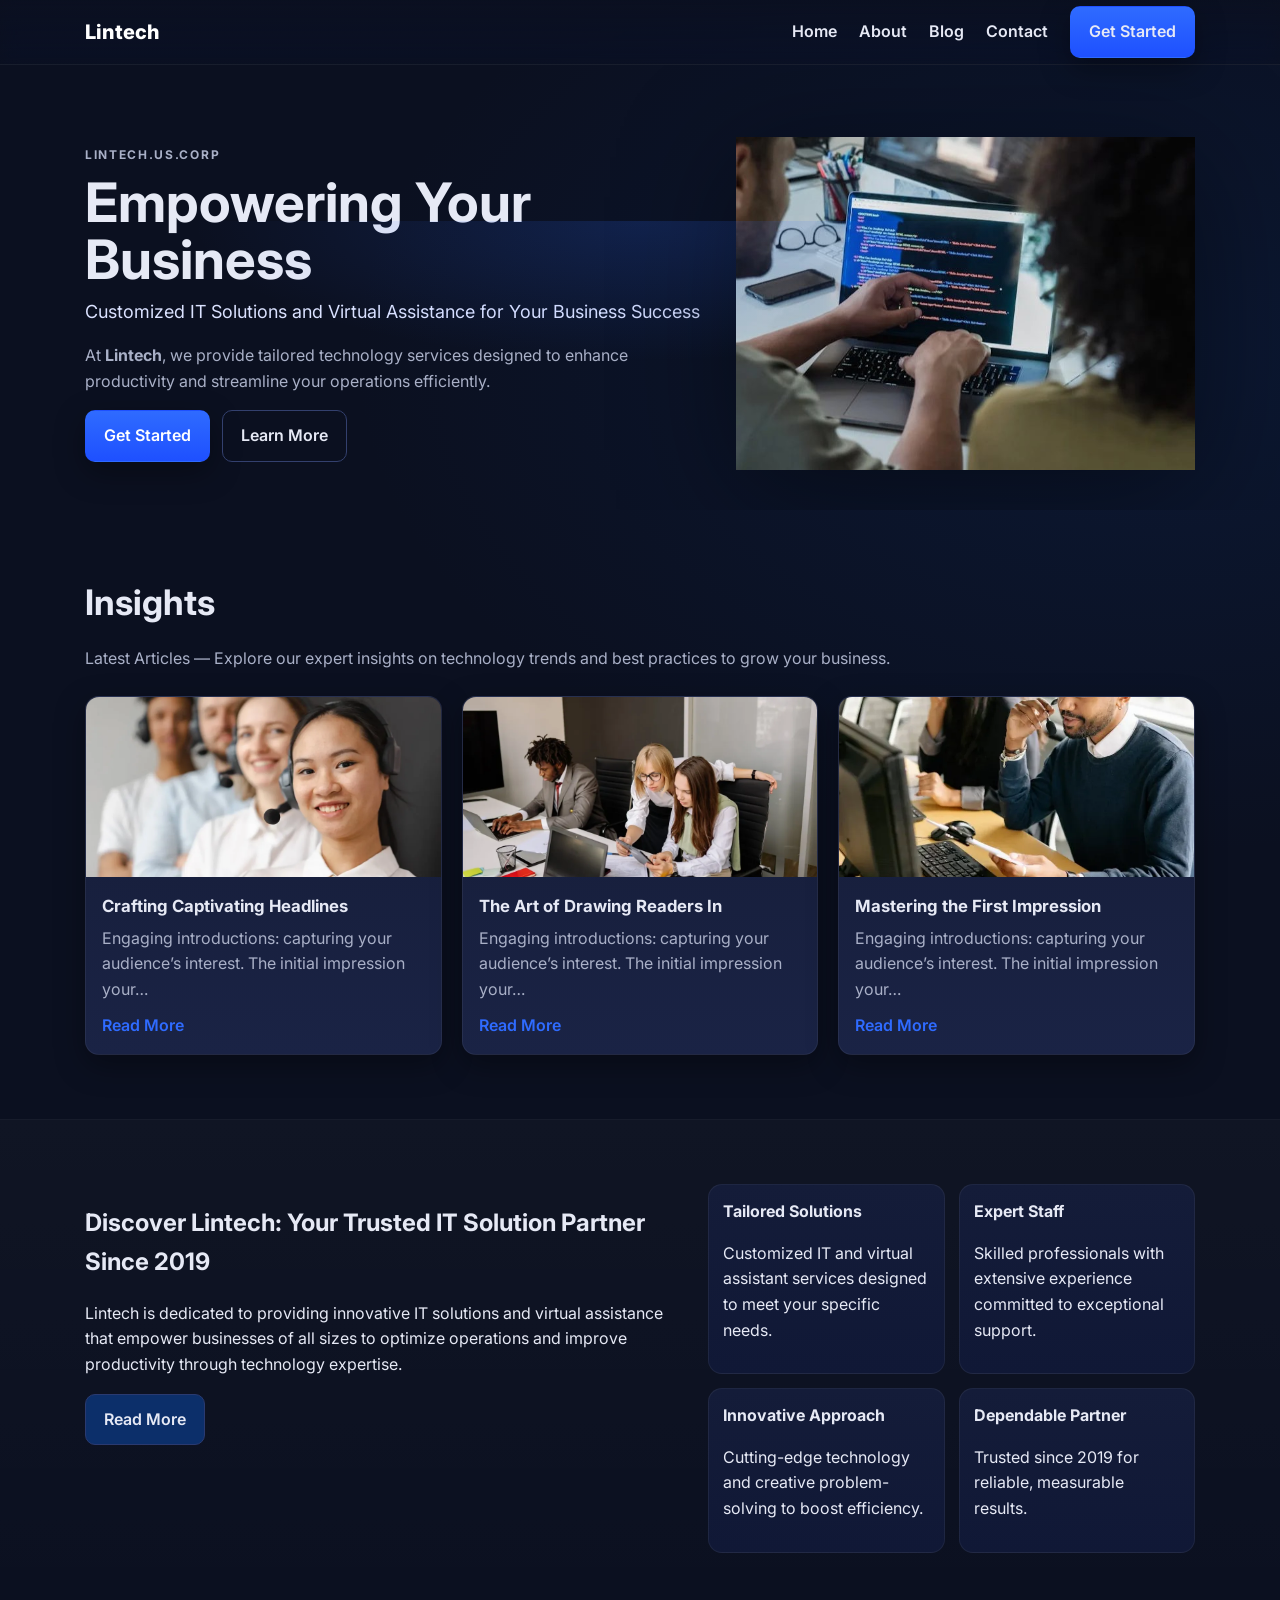
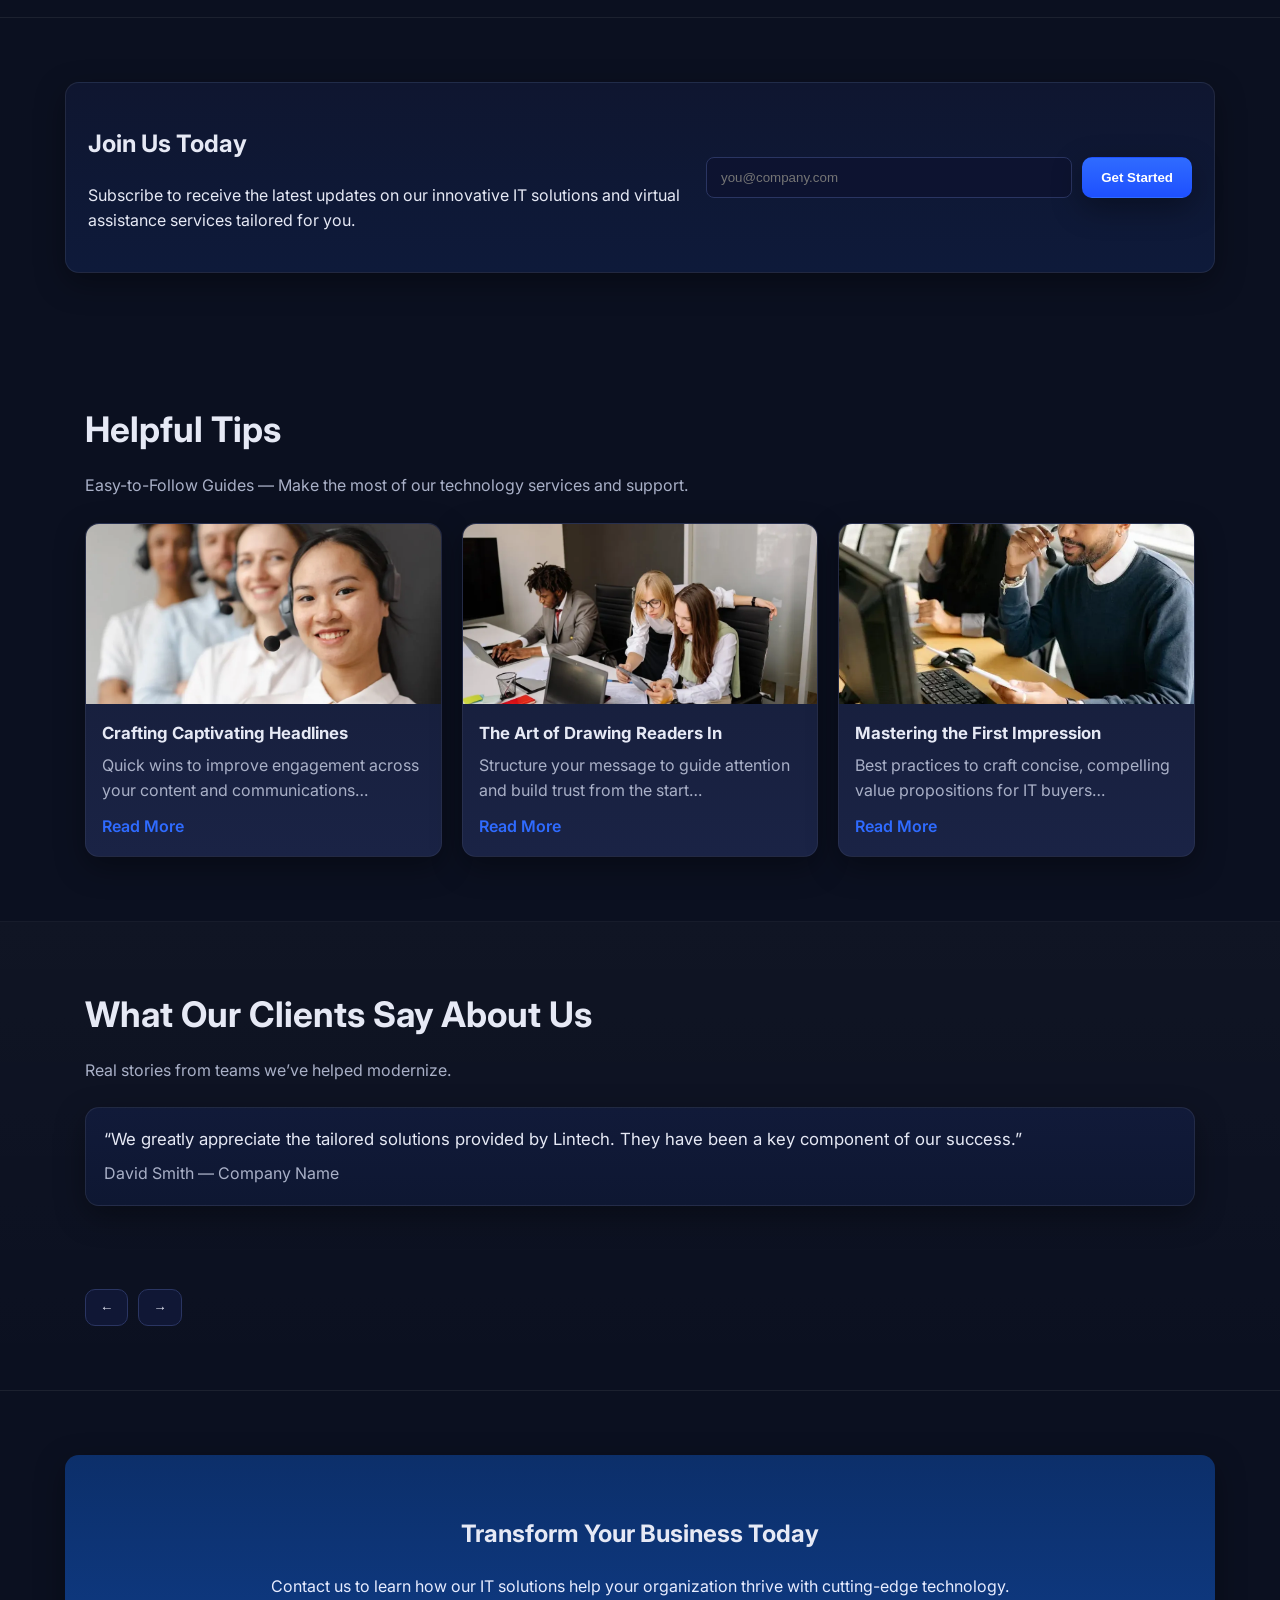
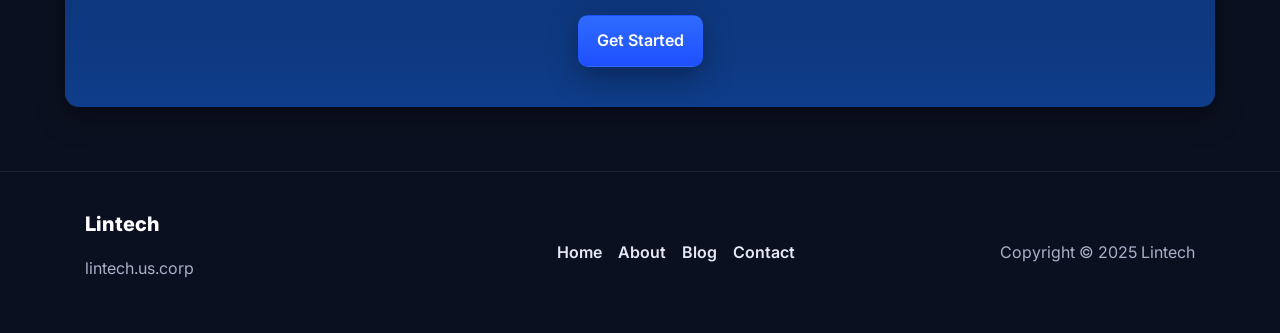
==== index.html @ ce6cd301 "push the existing lintech landing page" ====
<!DOCTYPE html>
<html lang="en">
<head>
  <meta charset="UTF-8" />
  <meta name="viewport" content="width=device-width, initial-scale=1.0" />
  <title>Lintech — Customized IT Solutions & Virtual Assistance</title>
  <meta name="description" content="Lintech provides tailored IT solutions and virtual assistant services to streamline operations and boost productivity." />
  <link rel="preconnect" href="https://fonts.googleapis.com">
  <link rel="preconnect" href="https://fonts.gstatic.com" crossorigin>
  <link href="https://fonts.googleapis.com/css2?family=Inter:wght@400;500;600;700;800&display=swap" rel="stylesheet">
  <link rel="stylesheet" href="assets/css/styles.css" />
  <link rel="icon" href="assets/img/favicon.svg" type="image/svg+xml" />
  <style>
    .hero-art img{
      width: 100%;
      height: 100%;
      object-fit: cover;
    }
  </style>
</head>
<body>
  <!-- Header / Nav -->
  <header class="site-header">
    <div class="container nav">
      <a class="brand" href="/" aria-label="Lintech">Lintech</a>
      <nav class="nav-links" aria-label="Primary">
        <a href="#home">Home</a>
        <a href="about.html">About</a>
        <a href="blog.html">Blog</a>
        <a href="#contact">Contact</a>
        <a href="#cta" class="btn btn-primary">Get Started</a>
      </nav>
      <button class="hamburger" id="hamburger" aria-label="Open Menu" aria-expanded="false">
        <span></span><span></span><span></span>
      </button>
    </div>
    <div class="mobile-menu" id="mobileMenu">
      <a href="#home">Home</a>
      <a href="about.html">About</a>
      <a href="blog.html">Blog</a>
      <a href="#contact">Contact</a>
      <a href="#cta" class="btn btn-primary">Get Started</a>
    </div>
  </header>

  <!-- Hero -->
  <section id="home" class="hero">
    <div class="container hero-grid">
      <div class="hero-copy">
        <p class="eyebrow">lintech.us.corp</p>
        <h1>Empowering Your Business</h1>
        <p class="subhead">Customized IT Solutions and Virtual Assistance for Your Business Success</p>
        <p class="body">At <strong>Lintech</strong>, we provide tailored technology services designed to enhance productivity and streamline your operations efficiently.</p>
        <div class="cta-row">
          <a href="#cta" class="btn btn-primary">Get Started</a>
          <a href="about.html" class="btn btn-ghost">Learn More</a>
        </div>
      </div>
      <div class="hero-art" aria-hidden="true">
        <img src="assets/img/pexels-photo-12899151.jpeg" alt="" />
      </div>
    </div>
    <div class="hero-shine" aria-hidden="true"></div>
  </section>

  <!-- Insights / Blog Preview -->
  <section id="blog" class="section">
    <div class="container">
      <div class="section-head">
        <h2>Insights</h2>
        <p class="muted">Latest Articles — Explore our expert insights on technology trends and best practices to grow your business.</p>
      </div>
      <div class="grid cards-3">
        <article class="card">
          <img src="assets/img/img-1.webp" alt="Smiling diverse support team wearing headsets" />
          <div class="card-body">
            <h3>Crafting Captivating Headlines</h3>
            <p>Engaging introductions: capturing your audience’s interest. The initial impression your…</p>
            <a href="#" class="link">Read More</a>
          </div>
        </article>
        <article class="card">
          <img src="assets/img/img-2.webp" alt="Business team collaborating in a modern office" />
          <div class="card-body">
            <h3>The Art of Drawing Readers In</h3>
            <p>Engaging introductions: capturing your audience’s interest. The initial impression your…</p>
            <a href="#" class="link">Read More</a>
          </div>
        </article>
        <article class="card">
          <img src="assets/img/img-3.webp" alt="Two diverse call center agents with headsets" />
          <div class="card-body">
            <h3>Mastering the First Impression</h3>
            <p>Engaging introductions: capturing your audience’s interest. The initial impression your…</p>
            <a href="#" class="link">Read More</a>
          </div>
        </article>
      </div>
    </div>
  </section>

  <!-- About -->
  <section id="about" class="section section-alt">
    <div class="container two-col">
      <div>
        <h2>Discover Lintech: Your Trusted IT Solution Partner Since 2019</h2>
        <p>Lintech is dedicated to providing innovative IT solutions and virtual assistance that empower businesses of all sizes to optimize operations and improve productivity through technology expertise.</p>
        <a href="#contact" class="btn btn-secondary">Read More</a>
      </div>
      <ul class="features">
        <li>
          <h4>Tailored Solutions</h4>
          <p>Customized IT and virtual assistant services designed to meet your specific needs.</p>
        </li>
        <li>
          <h4>Expert Staff</h4>
          <p>Skilled professionals with extensive experience committed to exceptional support.</p>
        </li>
        <li>
          <h4>Innovative Approach</h4>
          <p>Cutting-edge technology and creative problem-solving to boost efficiency.</p>
        </li>
        <li>
          <h4>Dependable Partner</h4>
          <p>Trusted since 2019 for reliable, measurable results.</p>
        </li>
      </ul>
    </div>
  </section>

  <!-- Email Subscription -->
  <section class="section cta-subscribe" aria-labelledby="subscribeTitle">
    <div class="container subscribe">
      <div>
        <h2 id="subscribeTitle">Join Us Today</h2>
        <p>Subscribe to receive the latest updates on our innovative IT solutions and virtual assistance services tailored for you.</p>
      </div>
      <form class="subscribe-form" onsubmit="event.preventDefault(); alert('Thanks! We'll be in touch.');">
        <label class="sr-only" for="email">Email Address</label>
        <input id="email" type="email" placeholder="you@company.com" required />
        <button class="btn btn-primary" type="submit">Get Started</button>
      </form>
    </div>
  </section>

  <!-- Helpful Tips -->
  <section class="section">
    <div class="container">
      <div class="section-head">
        <h2>Helpful Tips</h2>
        <p class="muted">Easy-to-Follow Guides — Make the most of our technology services and support.</p>
      </div>
      <div class="grid cards-3">
        <article class="card">
          <img src="assets/img/img-1.webp" alt="Support team" />
          <div class="card-body">
            <h3>Crafting Captivating Headlines</h3>
            <p>Quick wins to improve engagement across your content and communications…</p>
            <a href="#" class="link">Read More</a>
          </div>
        </article>
        <article class="card">
          <img src="assets/img/img-2.webp" alt="Team collaborating" />
          <div class="card-body">
            <h3>The Art of Drawing Readers In</h3>
            <p>Structure your message to guide attention and build trust from the start…</p>
            <a href="#" class="link">Read More</a>
          </div>
        </article>
        <article class="card">
          <img src="assets/img/img-3.webp" alt="Call center agents" />
          <div class="card-body">
            <h3>Mastering the First Impression</h3>
            <p>Best practices to craft concise, compelling value propositions for IT buyers…</p>
            <a href="#" class="link">Read More</a>
          </div>
        </article>
      </div>
    </div>
  </section>

  <!-- Testimonials -->
  <section class="section section-alt">
    <div class="container">
      <div class="section-head">
        <h2>What Our Clients Say About Us</h2>
        <p class="muted">Real stories from teams we’ve helped modernize.</p>
      </div>
      <div class="testimonials" id="testimonials" aria-live="polite">
        <figure class="t-card active">
          <blockquote>“We greatly appreciate the tailored solutions provided by Lintech. They have been a key component of our success.”</blockquote>
          <figcaption>David Smith — Company Name</figcaption>
        </figure>
        <figure class="t-card">
          <blockquote>“Fantastic experience! Lintech helped us integrate new software seamlessly into our operations.”</blockquote>
          <figcaption>James Wilson — Company Name</figcaption>
        </figure>
        <figure class="t-card">
          <blockquote>“Lintech transformed our workflow and enhanced our productivity significantly. Highly recommend!”</blockquote>
          <figcaption>Sarah Johnson — Company Name</figcaption>
        </figure>
        <figure class="t-card">
          <blockquote>“Their team delivered exceptional IT support when we needed it the most. A valuable partner.”</blockquote>
          <figcaption>Michael Brown — Company Name</figcaption>
        </figure>
      </div>
      <div class="t-controls">
        <button class="t-prev" aria-label="Previous testimonial">&larr;</button>
        <button class="t-next" aria-label="Next testimonial">&rarr;</button>
      </div>
    </div>
  </section>

  <!-- CTA -->
  <section id="cta" class="section cta-final">
    <div class="container cta-inner">
      <h2>Transform Your Business Today</h2>
      <p>Contact us to learn how our IT solutions help your organization thrive with cutting-edge technology.</p>
      <a href="#contact" class="btn btn-primary">Get Started</a>
    </div>
  </section>

  <!-- Contact / Footer -->
  <footer id="contact" class="site-footer">
    <div class="container footer-grid">
      <div class="footer-brand">
        <a class="brand" href="/">Lintech</a>
        <p class="muted">lintech.us.corp</p>
      </div>
      <nav class="footer-links" aria-label="Footer">
        <a href="#home">Home</a>
        <a href="about.html">About</a>
        <a href="blog.html">Blog</a>
        <a href="#contact">Contact</a>
      </nav>
      <div class="footer-copy">
        <p>Copyright &copy; 2025 Lintech</p>
      </div>
    </div>
  </footer>

  <script src="assets/js/main.js"></script>
</body>
</html>
---- assets/css/styles.css ----
/* Lintech Landing Styles */
:root {
  --bg: #0B1020;
  --bg-2: #0f1630;
  --primary: #0f3d8a; /* dark blue */
  --primary-2: #0c2f6a;
  --accent: #2f6bff;
  --text: #e6e9f5;
  --muted: #a9b0c7;
  --card: #151c36;
  --card-2: #1a2345;
  --ring: rgba(47, 107, 255, .5);
  --radius: 14px;
  --shadow: 0 10px 30px rgba(0,0,0,.35);
}

* { box-sizing: border-box; }
html, body { margin: 0; padding: 0; }
body {
  font-family: 'Inter', system-ui, -apple-system, Segoe UI, Roboto, Arial, sans-serif;
  color: var(--text);
  background: radial-gradient(1000px 600px at 10% -20%, rgba(47,107,255,.15), transparent),
              radial-gradient(800px 500px at 90% 10%, rgba(12,47,106,.25), transparent),
              var(--bg);
  line-height: 1.6;
}

/* Utilities */
.container { max-width: 1150px; margin: 0 auto; padding: 0 20px; }
.btn {
  display: inline-flex; align-items: center; justify-content: center;
  padding: 12px 18px; border-radius: calc(var(--radius) - 4px);
  border: 1px solid transparent; text-decoration: none; font-weight: 600;
  transition: transform .15s ease, background .2s ease, color .2s ease, border-color .2s ease;
  cursor: pointer; color: var(--text);
}
.btn:hover { transform: translateY(-1px); }
.btn-primary { background: linear-gradient(180deg, var(--accent), #1e50ff); color: white; box-shadow: var(--shadow); }
.btn-primary:hover { filter: brightness(1.05); }
.btn-secondary { background: var(--primary-2); border-color: #2a3a70; }
.btn-ghost { background: transparent; border-color: #33406e; color: var(--text); }
.link { color: var(--accent); text-decoration: none; font-weight: 600; }
.link:hover { text-decoration: underline; }
.muted { color: var(--muted); }

/* Header */
.site-header {
  position: sticky; top: 0; z-index: 50;
  backdrop-filter: saturate(160%) blur(10px);
  background: linear-gradient(180deg, rgba(11,16,32,.9), rgba(11,16,32,.6));
  border-bottom: 1px solid rgba(255,255,255,.06);
}
.nav { display: flex; align-items: center; justify-content: space-between; height: 64px; }
.brand { font-weight: 800; letter-spacing: .2px; color: white; text-decoration: none; font-size: 1.25rem; }
.nav-links { display: flex; gap: 22px; align-items: center; }
.nav-links a { color: var(--text); text-decoration: none; font-weight: 600; }
.nav-links a:hover { color: white; }

.hamburger { display: none; background: transparent; border: 0; width: 40px; height: 40px; position: relative; }
.hamburger span { position: absolute; left: 8px; right: 8px; height: 2px; background: var(--text); transition: .2s ease; }
.hamburger span:nth-child(1){ top: 12px; } .hamburger span:nth-child(2){ top: 19px; } .hamburger span:nth-child(3){ top: 26px; }
.mobile-menu { display: none; flex-direction: column; padding: 10px 20px 20px; gap: 12px; background: var(--bg-2); border-bottom: 1px solid rgba(255,255,255,.08); }
.mobile-menu a { color: var(--text); text-decoration: none; font-weight: 600; }

/* Hero */
.hero { position: relative; padding: 72px 0 40px; overflow: clip; }
.hero-grid { display: grid; grid-template-columns: 1.15fr .85fr; gap: 30px; align-items: center; }
.eyebrow { color: var(--muted); font-weight: 700; text-transform: uppercase; letter-spacing: .14em; font-size: 12px; margin: 0 0 10px; }
.hero h1 { font-size: clamp(2.2rem, 4.5vw, 3.4rem); line-height: 1.05; margin: 0 0 10px; }
.subhead { font-size: 1.125rem; color: #dbe2ff; margin: 0 0 10px; }
.body { color: var(--muted); max-width: 55ch; }
.cta-row { display: flex; gap: 12px; margin-top: 14px; }
.hero-art { display: grid; place-items: center; }
.hero-art img { width: 100%; max-width: 520px; filter: drop-shadow(0 20px 60px rgba(0,0,0,.45)); }
.hero-shine { position: absolute; inset: auto 0 -25% 0; height: 400px; background: radial-gradient(50% 50% at 50% 0%, rgba(47,107,255,.18), transparent 70%); pointer-events: none; }

/* Sections */
.section { padding: 64px 0; }
.section-alt { background: linear-gradient(180deg, rgba(255,255,255,.02), transparent); border-top: 1px solid rgba(255,255,255,.05); border-bottom: 1px solid rgba(255,255,255,.05); }
.section-head { margin-bottom: 24px; }
.section-head h2 { margin: 0 0 6px; font-size: clamp(1.6rem, 2.8vw, 2.2rem); }
.grid { display: grid; gap: 20px; }
.cards-3 { grid-template-columns: repeat(3, 1fr); }
.card { background: linear-gradient(180deg, var(--card), var(--card-2)); border: 1px solid rgba(255,255,255,.06); border-radius: var(--radius); overflow: hidden; box-shadow: var(--shadow); display: flex; flex-direction: column; }
.card img { width: 100%; height: 180px; object-fit: cover; }
.card-body { padding: 16px; }
.card-body h3 { margin: 0 0 6px; font-size: 1.05rem; }
.card-body p { margin: 0 0 10px; color: var(--muted); }

.two-col { display: grid; gap: 28px; grid-template-columns: 1.1fr .9fr; align-items: start; }
.features { list-style: none; margin: 0; padding: 0; display: grid; gap: 14px; grid-template-columns: repeat(2, 1fr); }
.features li { padding: 14px; border-radius: var(--radius); background: linear-gradient(180deg, #141c39, #101836); border: 1px solid rgba(255,255,255,.06); }
.features h4 { margin: 0 0 6px; }

/* Subscribe */
.cta-subscribe .subscribe {
  display: grid; grid-template-columns: 1.1fr .9fr; align-items: center; gap: 24px;
  padding: 22px; border-radius: var(--radius);
  background: linear-gradient(180deg, #0f1630, #0e1a3a);
  border: 1px solid rgba(255,255,255,.08);
  box-shadow: var(--shadow);
}
.subscribe-form { display: flex; gap: 10px; }
.subscribe-form input {
  flex: 1; padding: 12px 14px; border-radius: calc(var(--radius) - 6px); border: 1px solid #2a3562; background: #0d1330; color: var(--text);
  outline: none; box-shadow: 0 0 0 0 var(--ring);
}
.subscribe-form input:focus { border-color: var(--accent); box-shadow: 0 0 0 4px var(--ring); }

/* Testimonials */
.testimonials { position: relative; min-height: 170px; }
.t-card { display: none; margin: 0; padding: 18px; background: linear-gradient(180deg, #111a39, #0e1732); border: 1px solid rgba(255,255,255,.08); border-radius: var(--radius); box-shadow: var(--shadow); }
.t-card.active { display: block; }
.t-card blockquote { margin: 0 0 8px; font-size: 1.05rem; }
.t-card figcaption { color: var(--muted); }
.t-controls { display: flex; gap: 10px; margin-top: 12px; }
.t-controls button {
  background: #101735; color: var(--text); border: 1px solid #2a3562; border-radius: 10px; padding: 10px 14px; cursor: pointer;
}
.t-controls button:hover { border-color: var(--accent); }

/* Final CTA */
.cta-final .cta-inner {
  text-align: center; padding: 40px; border-radius: var(--radius);
  background: linear-gradient(180deg, #0c2f6a, #0f3d8a);
  box-shadow: var(--shadow);
}
.cta-inner p { color: #e7ecff; }

/* Footer */
.site-footer { padding: 36px 0; border-top: 1px solid rgba(255,255,255,.08); }
.footer-grid { display: grid; grid-template-columns: 1.2fr .8fr 1fr; align-items: center; gap: 20px; }
.footer-links { display: flex; gap: 16px; justify-content: center; }
.footer-links a { color: var(--text); text-decoration: none; font-weight: 600; }
.footer-links a:hover { color: white; }
.footer-copy { text-align: right; color: var(--muted); }

/* Responsive */
@media (max-width: 980px) {
  .hero-grid, .two-col, .cta-subscribe .subscribe { grid-template-columns: 1fr; }
  .cards-3 { grid-template-columns: 1fr 1fr; }
  .footer-grid { grid-template-columns: 1fr; text-align: center; }
  .footer-copy { text-align: center; }
  .nav-links { display: none; }
  .hamburger { display: block; }
}
@media (max-width: 640px) {
  .cards-3 { grid-template-columns: 1fr; }
  .subscribe-form { flex-direction: column; }
  .subscribe-form button { width: 100%; }
}
/* Accessibility helpers */
.sr-only {
  position: absolute; width: 1px; height: 1px; padding: 0; margin: -1px; overflow: hidden;
  clip: rect(0,0,0,0); white-space: nowrap; border: 0;
}
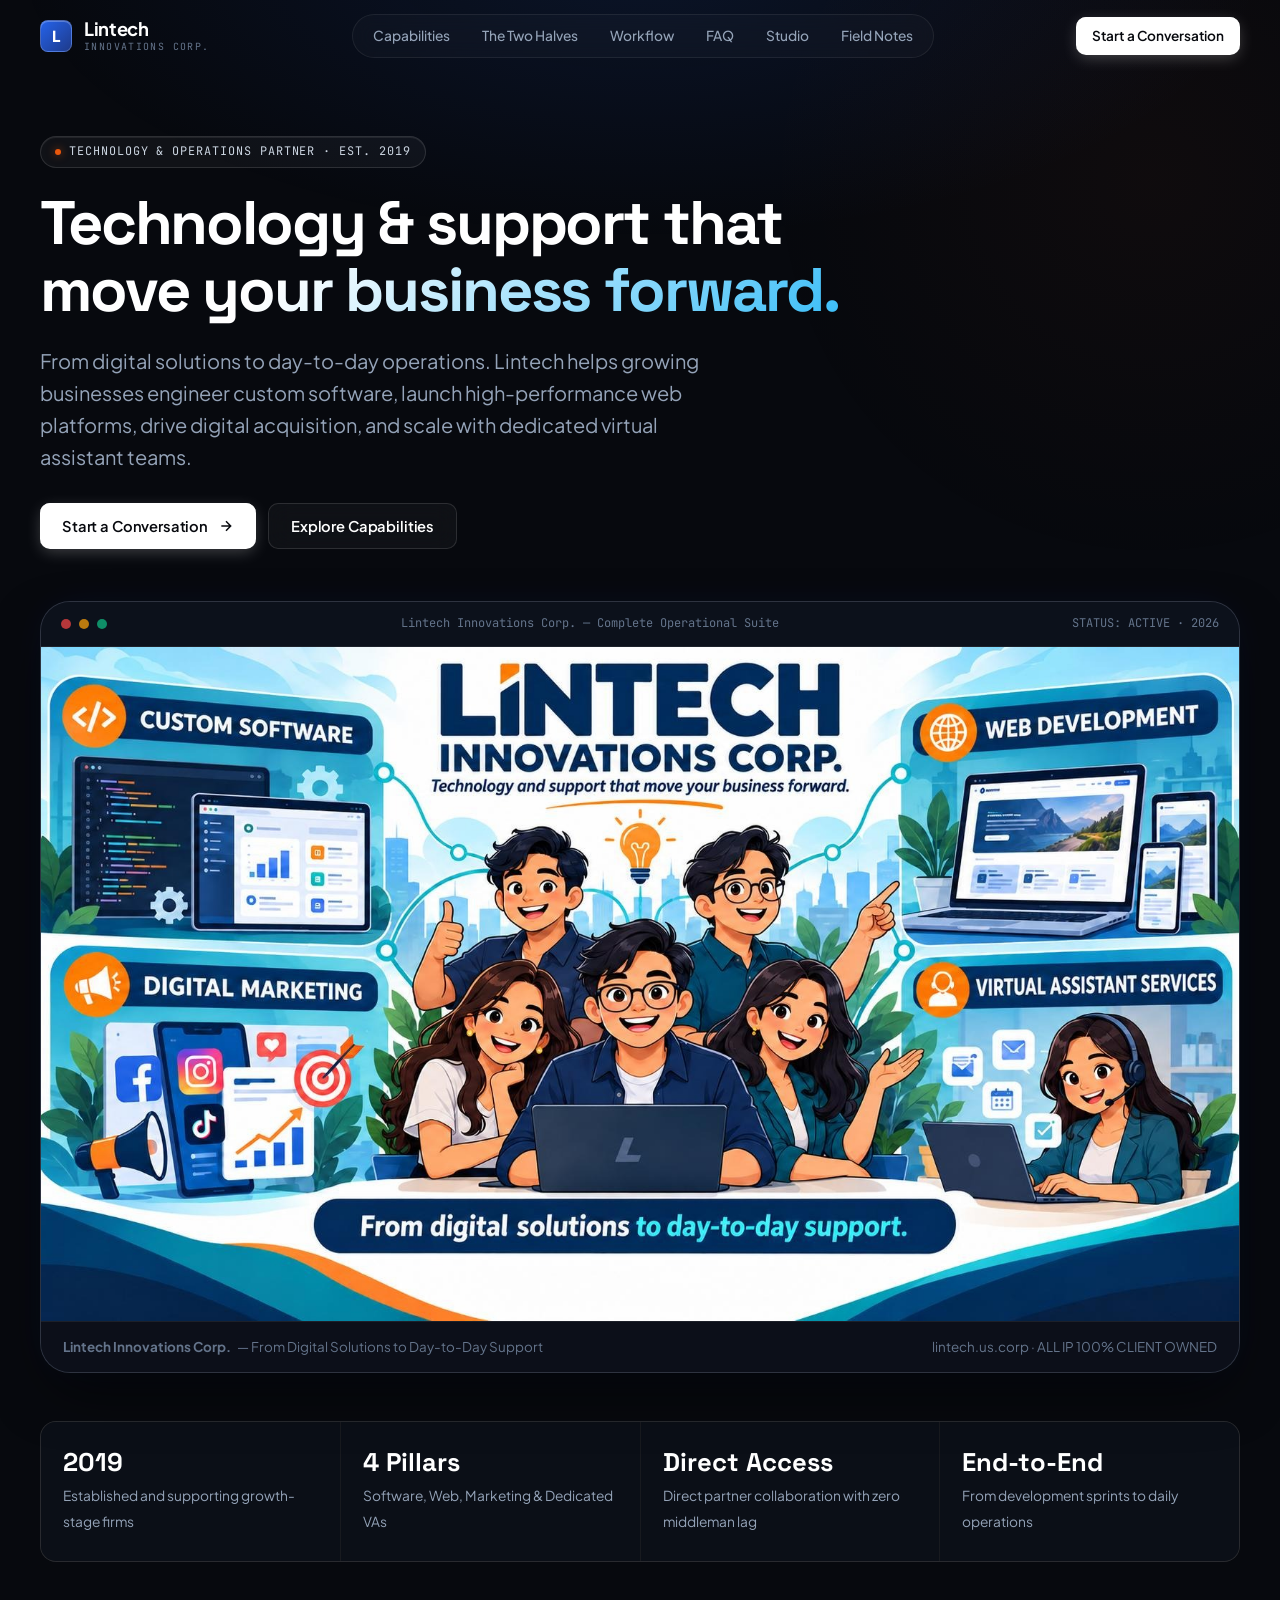
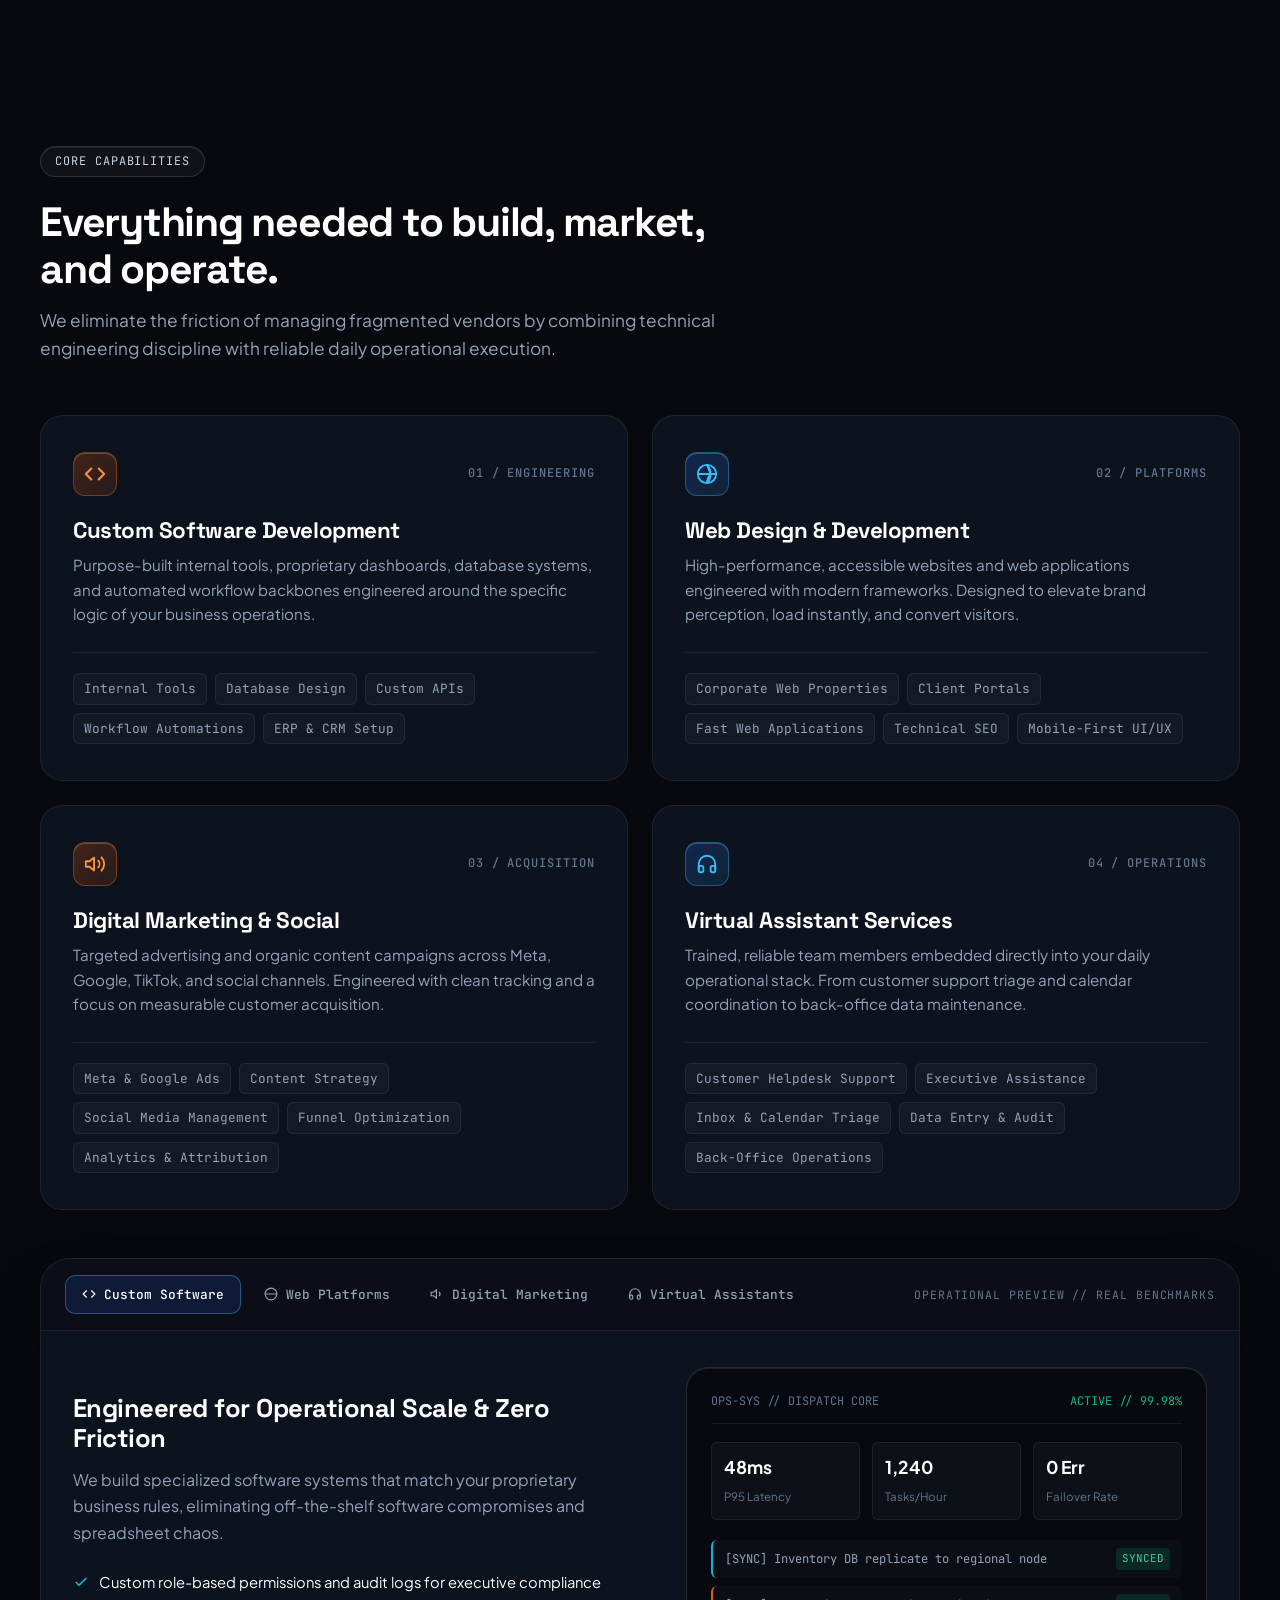
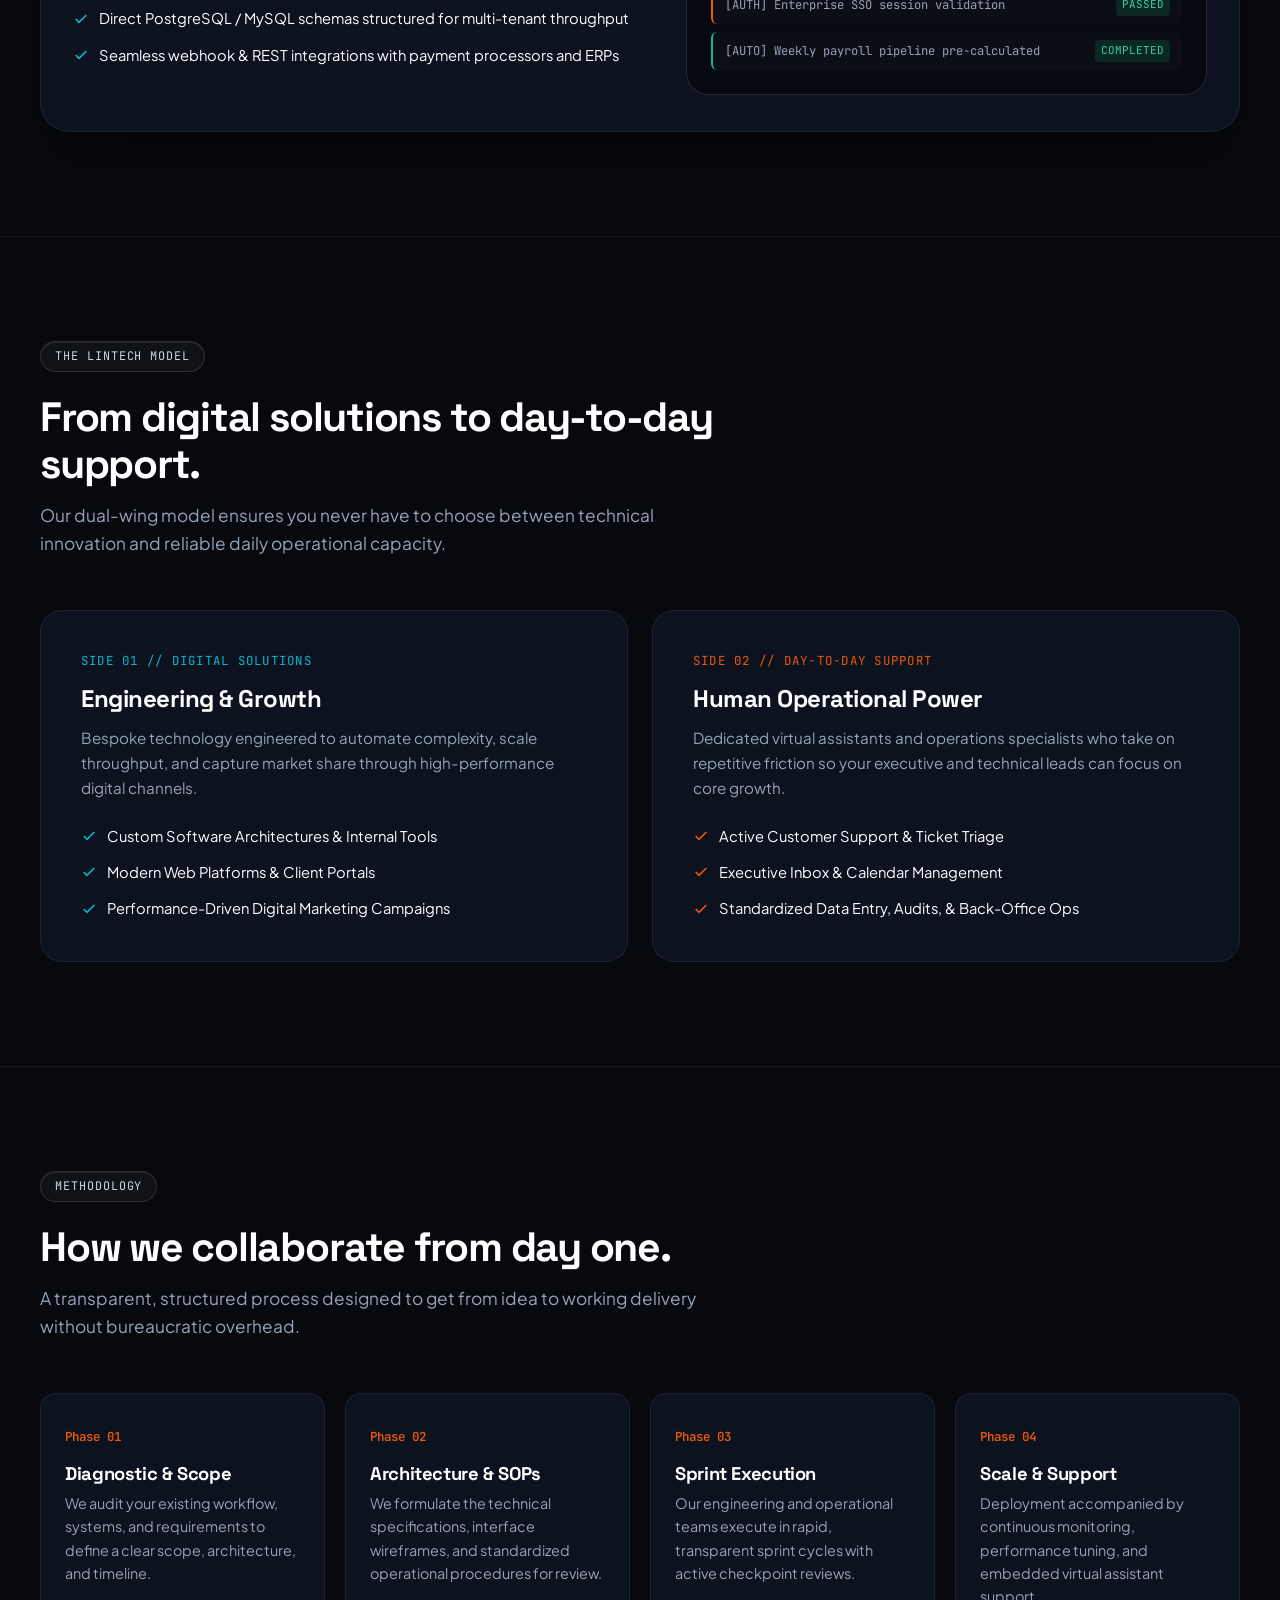
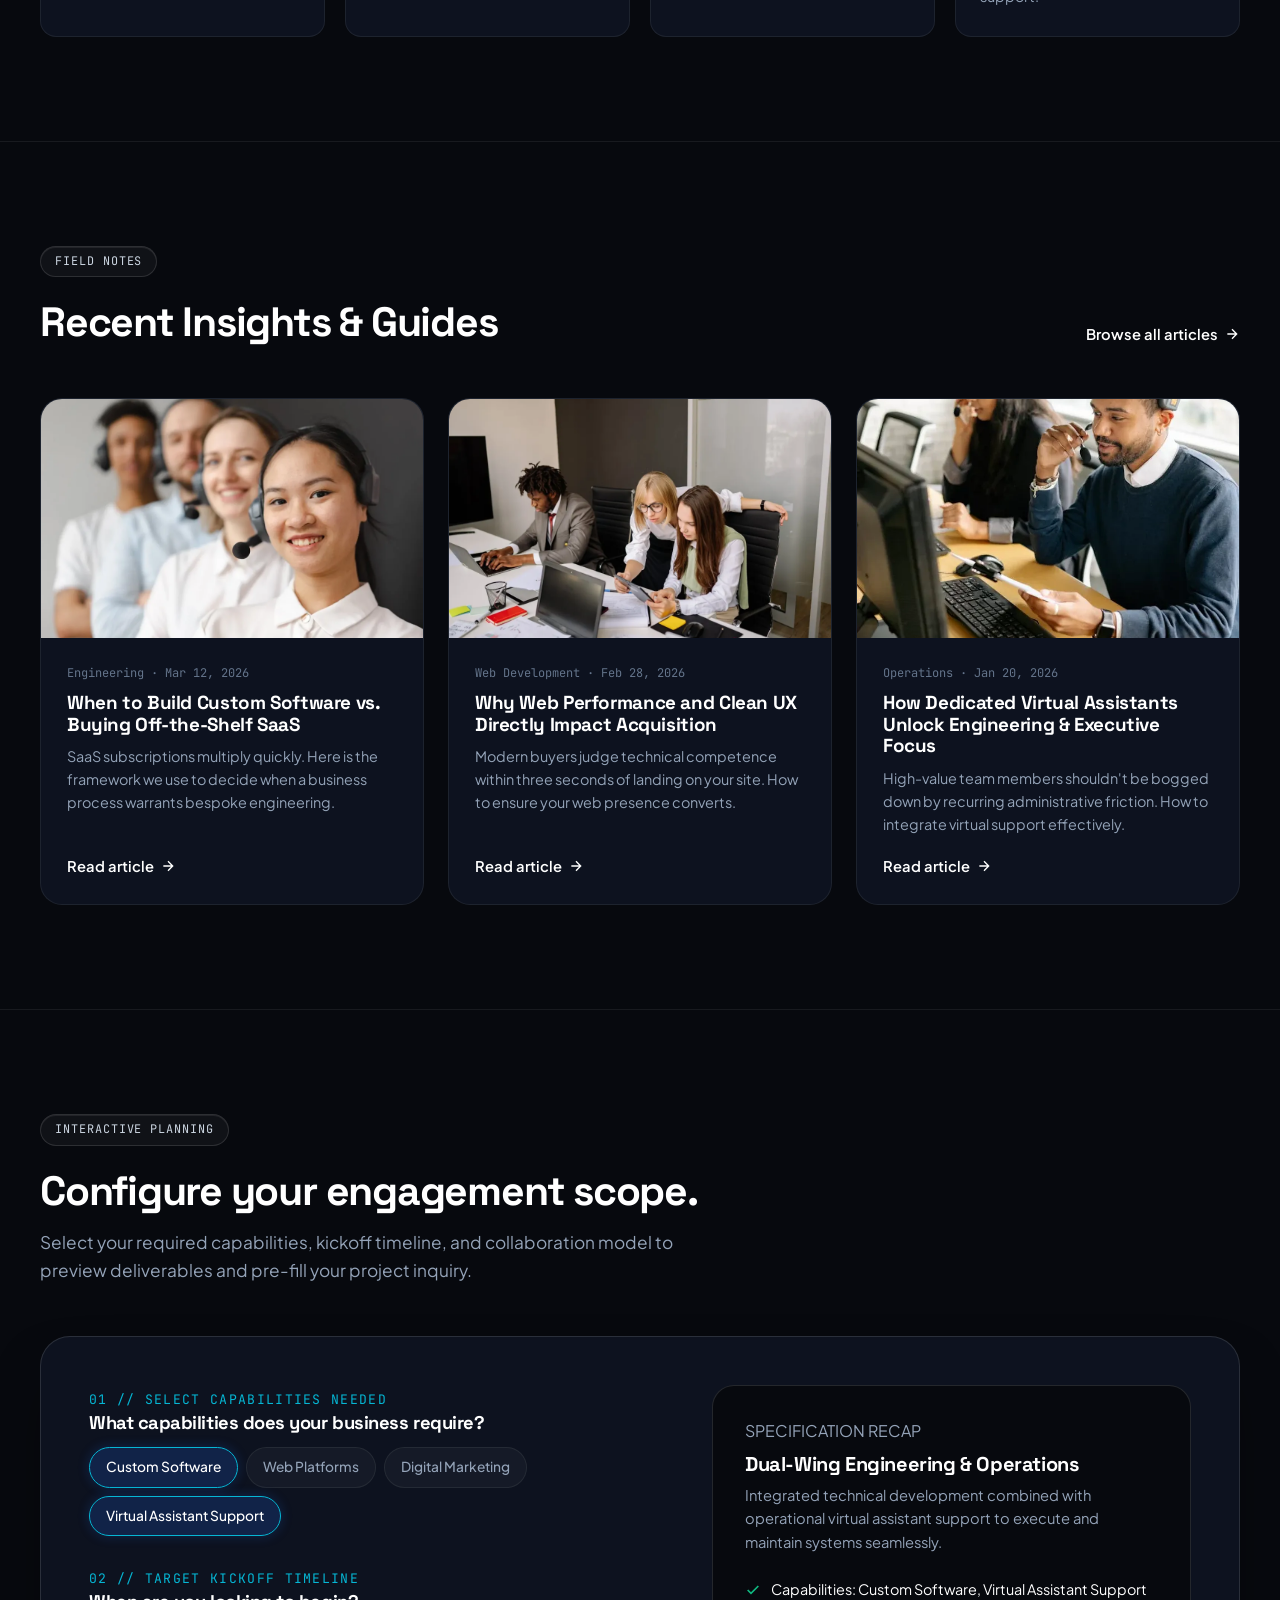
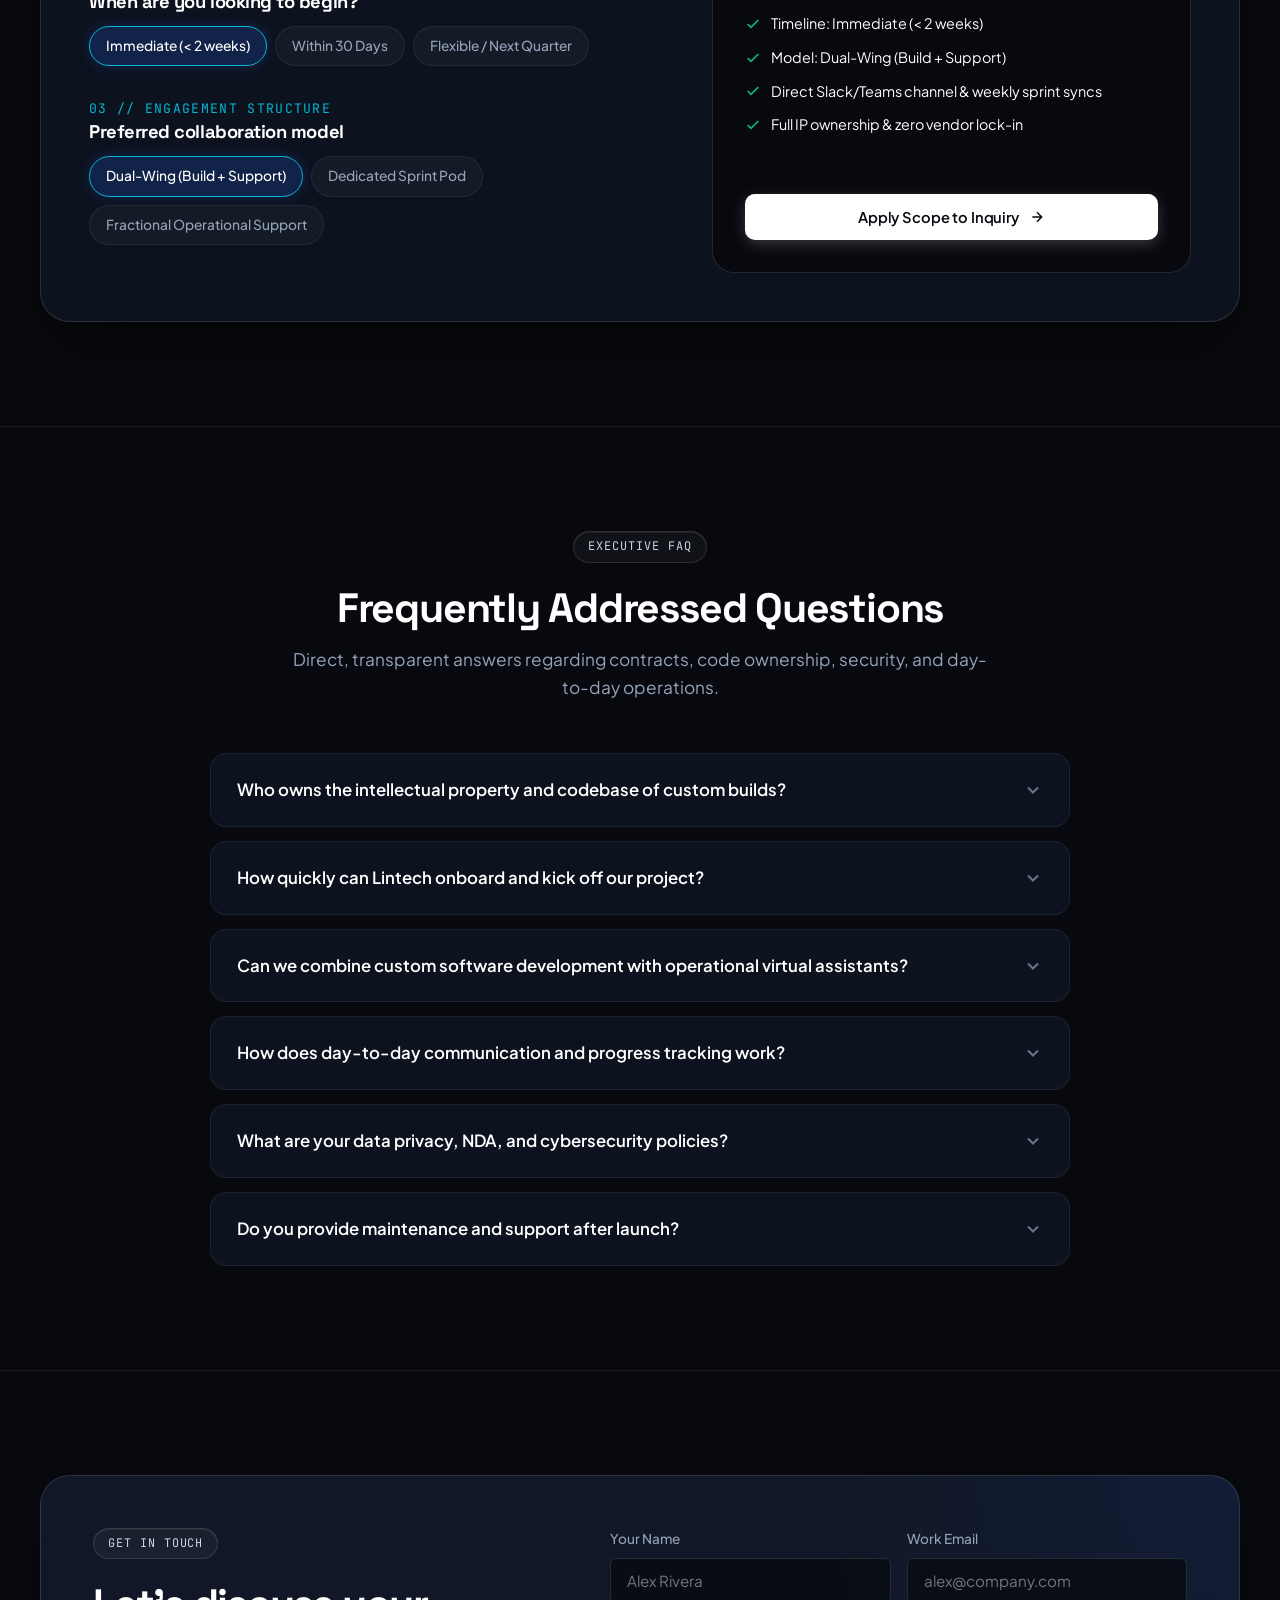
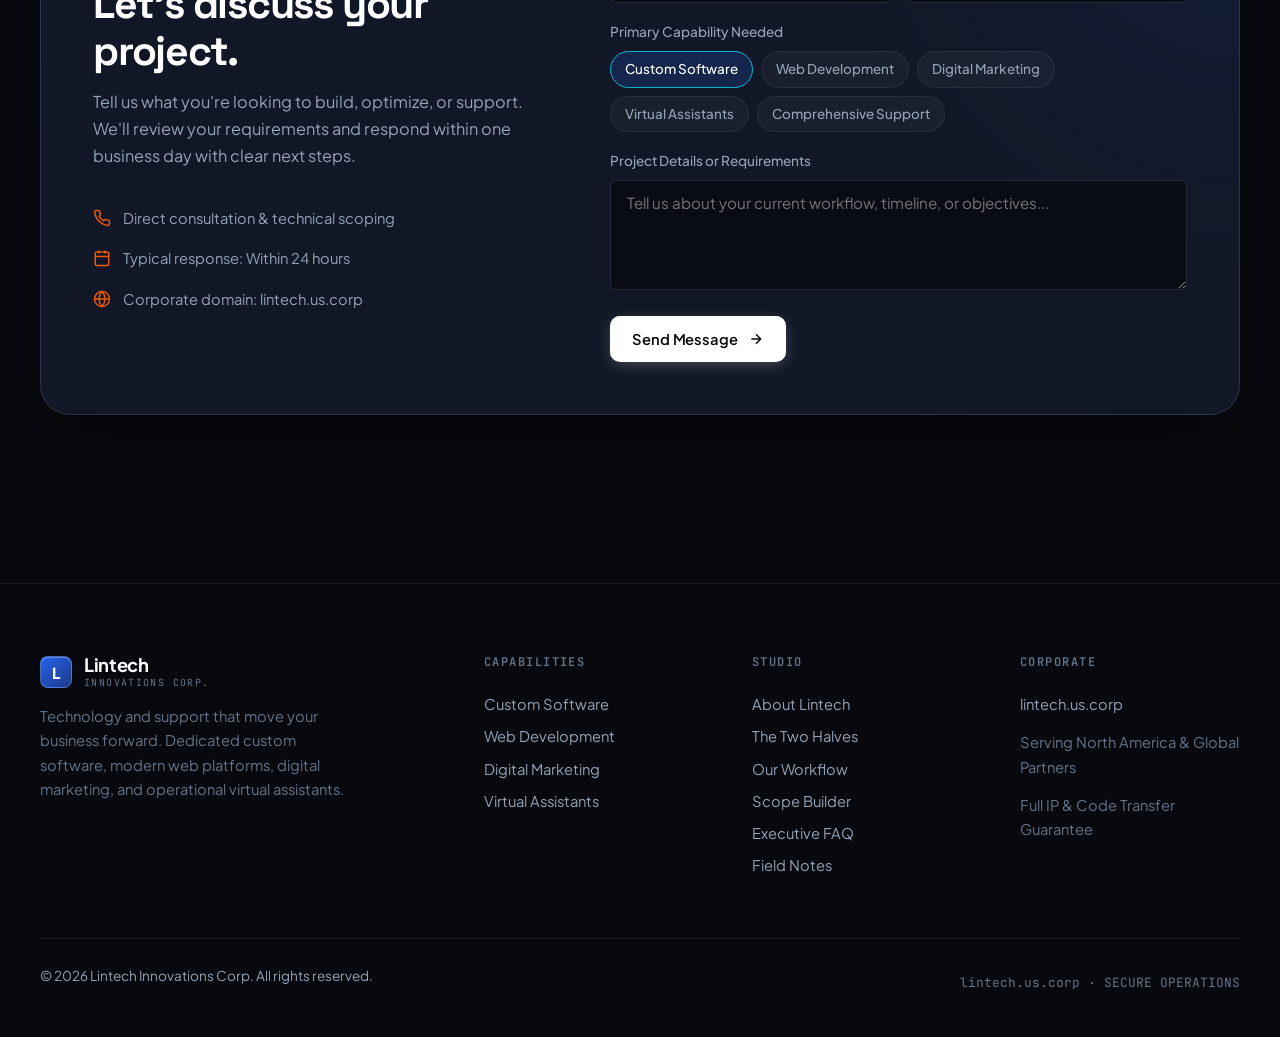
==== commit eaea3158: "update the ui v1" ====
--- a/index.html
+++ b/index.html
@@ -3,242 +3,767 @@
 <head>
   <meta charset="UTF-8" />
   <meta name="viewport" content="width=device-width, initial-scale=1.0" />
-  <title>Lintech — Customized IT Solutions & Virtual Assistance</title>
-  <meta name="description" content="Lintech provides tailored IT solutions and virtual assistant services to streamline operations and boost productivity." />
+  <title>Lintech Innovations Corp. — Technology &amp; Support That Move Your Business Forward</title>
+  <meta name="description" content="Lintech Innovations Corp. provides bespoke custom software engineering, modern web development, digital marketing, and dedicated virtual assistant operations." />
+  <meta name="theme-color" content="#07090e" />
   <link rel="preconnect" href="https://fonts.googleapis.com">
   <link rel="preconnect" href="https://fonts.gstatic.com" crossorigin>
-  <link href="https://fonts.googleapis.com/css2?family=Inter:wght@400;500;600;700;800&display=swap" rel="stylesheet">
   <link rel="stylesheet" href="assets/css/styles.css" />
   <link rel="icon" href="assets/img/favicon.svg" type="image/svg+xml" />
-  <style>
-    .hero-art img{
-      width: 100%;
-      height: 100%;
-      object-fit: cover;
-    }
-  </style>
 </head>
 <body>
-  <!-- Header / Nav -->
-  <header class="site-header">
+  <!-- Ambient Atmosphere -->
+  <div class="bg-ambient" aria-hidden="true"></div>
+
+  <!-- Header -->
+  <header class="site-header" id="siteHeader">
     <div class="container nav">
-      <a class="brand" href="/" aria-label="Lintech">Lintech</a>
-      <nav class="nav-links" aria-label="Primary">
-        <a href="#home">Home</a>
-        <a href="about.html">About</a>
-        <a href="blog.html">Blog</a>
-        <a href="#contact">Contact</a>
-        <a href="#cta" class="btn btn-primary">Get Started</a>
+      <a class="brand" href="index.html" aria-label="Lintech Innovations Corp. Home">
+        <span class="brand-mark">L</span>
+        <div class="brand-text">
+          <strong>Lintech</strong>
+          <small>Innovations Corp.</small>
+        </div>
+      </a>
+
+      <nav class="nav-links" aria-label="Primary navigation">
+        <a href="#services">Capabilities</a>
+        <a href="#solutions-support">The Two Halves</a>
+        <a href="#workflow">Workflow</a>
+        <a href="#faq">FAQ</a>
+        <a href="about.html">Studio</a>
+        <a href="blog.html">Field Notes</a>
       </nav>
-      <button class="hamburger" id="hamburger" aria-label="Open Menu" aria-expanded="false">
-        <span></span><span></span><span></span>
-      </button>
+
+      <div class="nav-cta">
+        <a href="#contact" class="btn btn-primary btn-sm">Start a Conversation</a>
+        <button class="hamburger" id="hamburger" aria-label="Toggle navigation menu" aria-expanded="false" aria-controls="mobileMenu">
+          <span></span><span></span><span></span>
+        </button>
+      </div>
     </div>
+
+    <!-- Mobile Menu -->
     <div class="mobile-menu" id="mobileMenu">
-      <a href="#home">Home</a>
-      <a href="about.html">About</a>
-      <a href="blog.html">Blog</a>
-      <a href="#contact">Contact</a>
-      <a href="#cta" class="btn btn-primary">Get Started</a>
+      <a href="#services">Capabilities</a>
+      <a href="#solutions-support">The Two Halves</a>
+      <a href="#workflow">Workflow</a>
+      <a href="#faq">FAQ</a>
+      <a href="about.html">Studio</a>
+      <a href="blog.html">Field Notes</a>
+      <a href="#contact" class="btn btn-primary btn-sm" style="margin-top: 8px;">Start a Conversation</a>
     </div>
   </header>
 
-  <!-- Hero -->
-  <section id="home" class="hero">
-    <div class="container hero-grid">
-      <div class="hero-copy">
-        <p class="eyebrow">lintech.us.corp</p>
-        <h1>Empowering Your Business</h1>
-        <p class="subhead">Customized IT Solutions and Virtual Assistance for Your Business Success</p>
-        <p class="body">At <strong>Lintech</strong>, we provide tailored technology services designed to enhance productivity and streamline your operations efficiently.</p>
-        <div class="cta-row">
-          <a href="#cta" class="btn btn-primary">Get Started</a>
-          <a href="about.html" class="btn btn-ghost">Learn More</a>
-        </div>
-      </div>
-      <div class="hero-art" aria-hidden="true">
-        <img src="assets/img/pexels-photo-12899151.jpeg" alt="" />
-      </div>
-    </div>
-    <div class="hero-shine" aria-hidden="true"></div>
-  </section>
-
-  <!-- Insights / Blog Preview -->
-  <section id="blog" class="section">
+  <main>
+    <!-- Hero Section -->
+    <section class="hero" id="home">
+      <div class="container">
+        <div class="hero-content">
+          <div class="tag-badge">
+            <span class="badge-dot"></span>
+            <span>Technology &amp; Operations Partner &middot; Est. 2019</span>
+          </div>
+          <h1>
+            Technology &amp; support that<br />
+            <span class="text-highlight">move your business forward.</span>
+          </h1>
+          <p class="lead">
+            From digital solutions to day-to-day operations. Lintech helps growing businesses engineer custom software, launch high-performance web platforms, drive digital acquisition, and scale with dedicated virtual assistant teams.
+          </p>
+          <div class="hero-actions">
+            <a href="#contact" class="btn btn-primary">
+              <span>Start a Conversation</span>
+              <svg viewBox="0 0 24 24" width="16" height="16" fill="none" stroke="currentColor" stroke-width="2.2"><path d="M5 12h14M12 5l7 7-7 7"/></svg>
+            </a>
+            <a href="#services" class="btn btn-secondary">Explore Capabilities</a>
+          </div>
+        </div>
+
+        <!-- Masterpiece Frame for Lintech Banner -->
+        <div class="hero-banner-container">
+          <div class="hero-banner-header" aria-hidden="true">
+            <div class="hero-banner-controls">
+              <span></span><span></span><span></span>
+            </div>
+            <div>Lintech Innovations Corp. &mdash; Complete Operational Suite</div>
+            <div>STATUS: ACTIVE &middot; 2026</div>
+          </div>
+
+          <img src="assets/img/lintech-banner.jpg"
+               alt="Lintech Innovations Corp. team delivering custom software, web development, digital marketing, and virtual assistant services"
+               width="1160" height="652" />
+
+          <div class="hero-banner-caption">
+            <span><strong>Lintech Innovations Corp.</strong> &mdash; From Digital Solutions to Day-to-Day Support</span>
+            <span>lintech.us.corp &middot; ALL IP 100% CLIENT OWNED</span>
+          </div>
+        </div>
+
+        <!-- Grounded Quick Facts -->
+        <div class="quick-facts">
+          <div class="fact-item">
+            <strong>2019</strong>
+            <span>Established and supporting growth-stage firms</span>
+          </div>
+          <div class="fact-item">
+            <strong>4 Pillars</strong>
+            <span>Software, Web, Marketing &amp; Dedicated VAs</span>
+          </div>
+          <div class="fact-item">
+            <strong>Direct Access</strong>
+            <span>Direct partner collaboration with zero middleman lag</span>
+          </div>
+          <div class="fact-item">
+            <strong>End-to-End</strong>
+            <span>From development sprints to daily operations</span>
+          </div>
+        </div>
+      </div>
+    </section>
+
+    <!-- Services / Core Capabilities -->
+    <section class="section" id="services">
+      <div class="container">
+        <div class="section-header">
+          <div class="tag-badge"><span>Core Capabilities</span></div>
+          <h2>Everything needed to build, market, and operate.</h2>
+          <p>We eliminate the friction of managing fragmented vendors by combining technical engineering discipline with reliable daily operational execution.</p>
+        </div>
+
+        <div class="services-grid">
+          <!-- Pillar 1: Custom Software -->
+          <article class="service-card" id="software">
+            <div class="service-card-header">
+              <div class="service-icon-badge orange">
+                <!-- Code Brackets Icon matching Banner -->
+                <svg viewBox="0 0 24 24" fill="none" stroke="currentColor" stroke-width="2.2" stroke-linecap="round" stroke-linejoin="round">
+                  <polyline points="16 18 22 12 16 6"></polyline>
+                  <polyline points="8 6 2 12 8 18"></polyline>
+                </svg>
+              </div>
+              <span class="service-num">01 / ENGINEERING</span>
+            </div>
+            <h3>Custom Software Development</h3>
+            <p>Purpose-built internal tools, proprietary dashboards, database systems, and automated workflow backbones engineered around the specific logic of your business operations.</p>
+            <ul class="service-deliverables">
+              <li>Internal Tools</li>
+              <li>Database Design</li>
+              <li>Custom APIs</li>
+              <li>Workflow Automations</li>
+              <li>ERP &amp; CRM Setup</li>
+            </ul>
+          </article>
+
+          <!-- Pillar 2: Web Development -->
+          <article class="service-card" id="web">
+            <div class="service-card-header">
+              <div class="service-icon-badge blue">
+                <!-- Globe / Web Icon matching Banner -->
+                <svg viewBox="0 0 24 24" fill="none" stroke="currentColor" stroke-width="2" stroke-linecap="round" stroke-linejoin="round">
+                  <circle cx="12" cy="12" r="10"></circle>
+                  <line x1="2" y1="12" x2="22" y2="12"></line>
+                  <path d="M12 2a15.3 15.3 0 0 1 4 10 15.3 15.3 0 0 1-4 10 15.3 15.3 0 0 1 4-10z"></path>
+                </svg>
+              </div>
+              <span class="service-num">02 / PLATFORMS</span>
+            </div>
+            <h3>Web Design &amp; Development</h3>
+            <p>High-performance, accessible websites and web applications engineered with modern frameworks. Designed to elevate brand perception, load instantly, and convert visitors.</p>
+            <ul class="service-deliverables">
+              <li>Corporate Web Properties</li>
+              <li>Client Portals</li>
+              <li>Fast Web Applications</li>
+              <li>Technical SEO</li>
+              <li>Mobile-First UI/UX</li>
+            </ul>
+          </article>
+
+          <!-- Pillar 3: Digital Marketing -->
+          <article class="service-card" id="marketing">
+            <div class="service-card-header">
+              <div class="service-icon-badge orange">
+                <!-- Bullhorn / Megaphone Icon matching Banner -->
+                <svg viewBox="0 0 24 24" fill="none" stroke="currentColor" stroke-width="2" stroke-linecap="round" stroke-linejoin="round">
+                  <path d="M11 5L6 9H2v6h4l5 4V5z"></path>
+                  <path d="M15.54 8.46a5 5 0 0 1 0 7.07"></path>
+                  <path d="M19.07 4.93a10 10 0 0 1 0 14.14"></path>
+                </svg>
+              </div>
+              <span class="service-num">03 / ACQUISITION</span>
+            </div>
+            <h3>Digital Marketing &amp; Social</h3>
+            <p>Targeted advertising and organic content campaigns across Meta, Google, TikTok, and social channels. Engineered with clean tracking and a focus on measurable customer acquisition.</p>
+            <ul class="service-deliverables">
+              <li>Meta &amp; Google Ads</li>
+              <li>Content Strategy</li>
+              <li>Social Media Management</li>
+              <li>Funnel Optimization</li>
+              <li>Analytics &amp; Attribution</li>
+            </ul>
+          </article>
+
+          <!-- Pillar 4: Virtual Assistant Services -->
+          <article class="service-card" id="va">
+            <div class="service-card-header">
+              <div class="service-icon-badge blue">
+                <!-- Support Headset Icon matching Banner -->
+                <svg viewBox="0 0 24 24" fill="none" stroke="currentColor" stroke-width="2" stroke-linecap="round" stroke-linejoin="round">
+                  <path d="M3 18v-6a9 9 0 0 1 18 0v6"></path>
+                  <path d="M21 19a2 2 0 0 1-2 2h-1a2 2 0 0 1-2-2v-3a2 2 0 0 1 2-2h3zM3 19a2 2 0 0 0 2 2h1a2 2 0 0 0 2-2v-3a2 2 0 0 0-2-2H3z"></path>
+                </svg>
+              </div>
+              <span class="service-num">04 / OPERATIONS</span>
+            </div>
+            <h3>Virtual Assistant Services</h3>
+            <p>Trained, reliable team members embedded directly into your daily operational stack. From customer support triage and calendar coordination to back-office data maintenance.</p>
+            <ul class="service-deliverables">
+              <li>Customer Helpdesk Support</li>
+              <li>Executive Assistance</li>
+              <li>Inbox &amp; Calendar Triage</li>
+              <li>Data Entry &amp; Audit</li>
+              <li>Back-Office Operations</li>
+            </ul>
+          </article>
+        </div>
+
+        <!-- Interactive Capability Workbench -->
+        <div class="workbench-box" id="capabilityWorkbench">
+          <div class="workbench-header">
+            <div class="workbench-tabs" role="tablist" aria-label="Capabilities Workbench">
+              <button class="workbench-tab active" data-target="software-panel" role="tab" aria-selected="true" type="button">
+                <svg class="workbench-tab-icon" viewBox="0 0 24 24" fill="none" stroke="currentColor" stroke-width="2"><polyline points="16 18 22 12 16 6"></polyline><polyline points="8 6 2 12 8 18"></polyline></svg>
+                <span>Custom Software</span>
+              </button>
+              <button class="workbench-tab" data-target="web-panel" role="tab" aria-selected="false" type="button">
+                <svg class="workbench-tab-icon" viewBox="0 0 24 24" fill="none" stroke="currentColor" stroke-width="2"><circle cx="12" cy="12" r="10"></circle><line x1="2" y1="12" x2="22" y2="12"></line></svg>
+                <span>Web Platforms</span>
+              </button>
+              <button class="workbench-tab" data-target="marketing-panel" role="tab" aria-selected="false" type="button">
+                <svg class="workbench-tab-icon" viewBox="0 0 24 24" fill="none" stroke="currentColor" stroke-width="2"><path d="M11 5L6 9H2v6h4l5 4V5z"></path><path d="M15.54 8.46a5 5 0 0 1 0 7.07"></path></svg>
+                <span>Digital Marketing</span>
+              </button>
+              <button class="workbench-tab" data-target="va-panel" role="tab" aria-selected="false" type="button">
+                <svg class="workbench-tab-icon" viewBox="0 0 24 24" fill="none" stroke="currentColor" stroke-width="2"><path d="M3 18v-6a9 9 0 0 1 18 0v6"></path><path d="M21 19a2 2 0 0 1-2 2h-1a2 2 0 0 1-2-2v-3a2 2 0 0 1 2-2h3zM3 19a2 2 0 0 0 2 2h1a2 2 0 0 0 2-2v-3a2 2 0 0 0-2-2H3z"></path></svg>
+                <span>Virtual Assistants</span>
+              </button>
+            </div>
+            <span class="workbench-badge">OPERATIONAL PREVIEW // REAL BENCHMARKS</span>
+          </div>
+
+          <div class="workbench-body">
+            <!-- Panel 1: Custom Software -->
+            <div class="workbench-panel active" id="software-panel" role="tabpanel">
+              <div class="workbench-grid">
+                <div class="workbench-content">
+                  <h3>Engineered for Operational Scale &amp; Zero Friction</h3>
+                  <p>We build specialized software systems that match your proprietary business rules, eliminating off-the-shelf software compromises and spreadsheet chaos.</p>
+                  <ul class="workbench-features">
+                    <li><svg viewBox="0 0 24 24" fill="none" stroke="currentColor" stroke-width="2.5"><polyline points="20 6 9 17 4 12"></polyline></svg><span>Custom role-based permissions and audit logs for executive compliance</span></li>
+                    <li><svg viewBox="0 0 24 24" fill="none" stroke="currentColor" stroke-width="2.5"><polyline points="20 6 9 17 4 12"></polyline></svg><span>Direct PostgreSQL / MySQL schemas structured for multi-tenant throughput</span></li>
+                    <li><svg viewBox="0 0 24 24" fill="none" stroke="currentColor" stroke-width="2.5"><polyline points="20 6 9 17 4 12"></polyline></svg><span>Seamless webhook &amp; REST integrations with payment processors and ERPs</span></li>
+                  </ul>
+                </div>
+                <div class="workbench-display">
+                  <div class="mockup-header">
+                    <span>OPS-SYS // DISPATCH CORE</span>
+                    <span style="color:var(--brand-green);">ACTIVE // 99.98%</span>
+                  </div>
+                  <div class="mockup-stat-row">
+                    <div class="mockup-stat-pill"><strong>48ms</strong><span>P95 Latency</span></div>
+                    <div class="mockup-stat-pill"><strong>1,240</strong><span>Tasks/Hour</span></div>
+                    <div class="mockup-stat-pill"><strong>0 Err</strong><span>Failover Rate</span></div>
+                  </div>
+                  <div class="mockup-log">
+                    <div class="mockup-log-item"><span>[SYNC] Inventory DB replicate to regional node</span><span class="mockup-badge">SYNCED</span></div>
+                    <div class="mockup-log-item warm"><span>[AUTH] Enterprise SSO session validation</span><span class="mockup-badge">PASSED</span></div>
+                    <div class="mockup-log-item green"><span>[AUTO] Weekly payroll pipeline pre-calculated</span><span class="mockup-badge">COMPLETED</span></div>
+                  </div>
+                </div>
+              </div>
+            </div>
+
+            <!-- Panel 2: Web Platforms -->
+            <div class="workbench-panel" id="web-panel" role="tabpanel">
+              <div class="workbench-grid">
+                <div class="workbench-content">
+                  <h3>Blazing Fast, Conversion-Focused Web Architecture</h3>
+                  <p>Our web builds prioritize instant load times, clean responsive layouts, and intuitive buyer journeys designed to turn traffic into qualified pipeline.</p>
+                  <ul class="workbench-features">
+                    <li><svg viewBox="0 0 24 24" fill="none" stroke="currentColor" stroke-width="2.5"><polyline points="20 6 9 17 4 12"></polyline></svg><span>Sub-second Core Web Vitals performance across mobile &amp; desktop</span></li>
+                    <li><svg viewBox="0 0 24 24" fill="none" stroke="currentColor" stroke-width="2.5"><polyline points="20 6 9 17 4 12"></polyline></svg><span>Clean semantic HTML structure with technical SEO meta protocols</span></li>
+                    <li><svg viewBox="0 0 24 24" fill="none" stroke="currentColor" stroke-width="2.5"><polyline points="20 6 9 17 4 12"></polyline></svg><span>Self-hostable, zero vendor lock-in, client-manageable content structure</span></li>
+                  </ul>
+                </div>
+                <div class="workbench-display">
+                  <div class="mockup-header">
+                    <span>PERF-AUDIT // WEB ENGINE</span>
+                    <span style="color:var(--brand-cyan);">SCORE: 100/100</span>
+                  </div>
+                  <div class="mockup-stat-row">
+                    <div class="mockup-stat-pill"><strong>0.4s</strong><span>Largest Contentful Paint</span></div>
+                    <div class="mockup-stat-pill"><strong>0ms</strong><span>Total Blocking Time</span></div>
+                    <div class="mockup-stat-pill"><strong>0.00</strong><span>Cumulative Shift</span></div>
+                  </div>
+                  <div class="mockup-log">
+                    <div class="mockup-log-item"><span>[ASSET] WebP next-gen compression verified</span><span class="mockup-badge">OPTIMIZED</span></div>
+                    <div class="mockup-log-item warm"><span>[CDN] Edge asset cache hit ratio: 98.4%</span><span class="mockup-badge">CACHED</span></div>
+                    <div class="mockup-log-item green"><span>[A11Y] WCAG 2.1 AA accessibility compliant</span><span class="mockup-badge">VERIFIED</span></div>
+                  </div>
+                </div>
+              </div>
+            </div>
+
+            <!-- Panel 3: Digital Marketing -->
+            <div class="workbench-panel" id="marketing-panel" role="tabpanel">
+              <div class="workbench-grid">
+                <div class="workbench-content">
+                  <h3>Metrics That Directly Impact Your Revenue</h3>
+                  <p>No vanity metrics or empty hype. We create targeted media campaigns and conversion tracking funnels that clearly track customer acquisition costs and ROI.</p>
+                  <ul class="workbench-features">
+                    <li><svg viewBox="0 0 24 24" fill="none" stroke="currentColor" stroke-width="2.5"><polyline points="20 6 9 17 4 12"></polyline></svg><span>Multi-touch attribution models on Meta, Google, and TikTok Ads</span></li>
+                    <li><svg viewBox="0 0 24 24" fill="none" stroke="currentColor" stroke-width="2.5"><polyline points="20 6 9 17 4 12"></polyline></svg><span>Iterative A/B creative testing with measurable weekly sprint reports</span></li>
+                    <li><svg viewBox="0 0 24 24" fill="none" stroke="currentColor" stroke-width="2.5"><polyline points="20 6 9 17 4 12"></polyline></svg><span>Organic social content frameworks that reinforce authority and brand equity</span></li>
+                  </ul>
+                </div>
+                <div class="workbench-display">
+                  <div class="mockup-header">
+                    <span>ACQUISITION // TRACKING ROAS</span>
+                    <span style="color:var(--brand-orange);">ROAS: 4.2X</span>
+                  </div>
+                  <div class="mockup-stat-row">
+                    <div class="mockup-stat-pill"><strong>$18.40</strong><span>Cost / Qualified Lead</span></div>
+                    <div class="mockup-stat-pill"><strong>+312%</strong><span>Pipeline Volume</span></div>
+                    <div class="mockup-stat-pill"><strong>3.8%</strong><span>Landing Page CVR</span></div>
+                  </div>
+                  <div class="mockup-log">
+                    <div class="mockup-log-item warm"><span>[ADS] Meta dynamic retargeting campaign</span><span class="mockup-badge">SCALING</span></div>
+                    <div class="mockup-log-item"><span>[SEARCH] Google intent keyword clusters active</span><span class="mockup-badge">TOP 3 RANK</span></div>
+                    <div class="mockup-log-item green"><span>[EVENT] Server-side CAPI tracking verified</span><span class="mockup-badge">ACCURATE</span></div>
+                  </div>
+                </div>
+              </div>
+            </div>
+
+            <!-- Panel 4: Virtual Assistants -->
+            <div class="workbench-panel" id="va-panel" role="tabpanel">
+              <div class="workbench-grid">
+                <div class="workbench-content">
+                  <h3>Reliable Operations Specialists Embedded in Your Stack</h3>
+                  <p>Stop drowning in daily repetitive administration. Our pre-vetted virtual assistants follow strict SOPs and communicate directly inside your Slack or Teams workspace.</p>
+                  <ul class="workbench-features">
+                    <li><svg viewBox="0 0 24 24" fill="none" stroke="currentColor" stroke-width="2.5"><polyline points="20 6 9 17 4 12"></polyline></svg><span>Dedicated onboarding with detailed Standard Operating Procedures (SOPs)</span></li>
+                    <li><svg viewBox="0 0 24 24" fill="none" stroke="currentColor" stroke-width="2.5"><polyline points="20 6 9 17 4 12"></polyline></svg><span>Real-time coverage across your business operating hours</span></li>
+                    <li><svg viewBox="0 0 24 24" fill="none" stroke="currentColor" stroke-width="2.5"><polyline points="20 6 9 17 4 12"></polyline></svg><span>Rigorous daily activity logs and weekly accountability recaps</span></li>
+                  </ul>
+                </div>
+                <div class="workbench-display">
+                  <div class="mockup-header">
+                    <span>OPS-TRIAGE // AGENT POD</span>
+                    <span style="color:var(--brand-cyan);">STATUS: ON SHIFT</span>
+                  </div>
+                  <div class="mockup-stat-row">
+                    <div class="mockup-stat-pill"><strong>8 Min</strong><span>First Response Time</span></div>
+                    <div class="mockup-stat-pill"><strong>99.4%</strong><span>SOP Compliance</span></div>
+                    <div class="mockup-stat-pill"><strong>18 Hrs</strong><span>Weekly Hours Saved</span></div>
+                  </div>
+                  <div class="mockup-log">
+                    <div class="mockup-log-item green"><span>[INBOX] 42 client emails triaged &amp; escalated</span><span class="mockup-badge">RESOLVED</span></div>
+                    <div class="mockup-log-item"><span>[CALENDAR] Executive schedules aligned across zones</span><span class="mockup-badge">CONFIRMED</span></div>
+                    <div class="mockup-log-item warm"><span>[DATA] CRM duplicate records audited &amp; cleaned</span><span class="mockup-badge">UPDATED</span></div>
+                  </div>
+                </div>
+              </div>
+            </div>
+          </div>
+        </div>
+      </div>
+    </section>
+
+    <!-- The Two Halves of Lintech (Banner Tagline Showcase) -->
+    <section class="section" id="solutions-support" style="border-top: 1px solid var(--border-subtle);">
+      <div class="container">
+        <div class="section-header">
+          <div class="tag-badge"><span>The Lintech Model</span></div>
+          <h2>From digital solutions to day-to-day support.</h2>
+          <p>Our dual-wing model ensures you never have to choose between technical innovation and reliable daily operational capacity.</p>
+        </div>
+
+        <div class="pillars-showcase">
+          <!-- Side 1: Digital Solutions -->
+          <div class="pillar-box">
+            <span class="pillar-badge">Side 01 // Digital Solutions</span>
+            <h3>Engineering &amp; Growth</h3>
+            <p>Bespoke technology engineered to automate complexity, scale throughput, and capture market share through high-performance digital channels.</p>
+            <ul class="pillar-list">
+              <li>
+                <svg viewBox="0 0 24 24" fill="none" stroke="currentColor" stroke-width="2.5"><polyline points="20 6 9 17 4 12"></polyline></svg>
+                <span>Custom Software Architectures &amp; Internal Tools</span>
+              </li>
+              <li>
+                <svg viewBox="0 0 24 24" fill="none" stroke="currentColor" stroke-width="2.5"><polyline points="20 6 9 17 4 12"></polyline></svg>
+                <span>Modern Web Platforms &amp; Client Portals</span>
+              </li>
+              <li>
+                <svg viewBox="0 0 24 24" fill="none" stroke="currentColor" stroke-width="2.5"><polyline points="20 6 9 17 4 12"></polyline></svg>
+                <span>Performance-Driven Digital Marketing Campaigns</span>
+              </li>
+            </ul>
+          </div>
+
+          <!-- Side 2: Day-to-Day Support -->
+          <div class="pillar-box">
+            <span class="pillar-badge warm">Side 02 // Day-to-Day Support</span>
+            <h3>Human Operational Power</h3>
+            <p>Dedicated virtual assistants and operations specialists who take on repetitive friction so your executive and technical leads can focus on core growth.</p>
+            <ul class="pillar-list warm">
+              <li>
+                <svg viewBox="0 0 24 24" fill="none" stroke="currentColor" stroke-width="2.5"><polyline points="20 6 9 17 4 12"></polyline></svg>
+                <span>Active Customer Support &amp; Ticket Triage</span>
+              </li>
+              <li>
+                <svg viewBox="0 0 24 24" fill="none" stroke="currentColor" stroke-width="2.5"><polyline points="20 6 9 17 4 12"></polyline></svg>
+                <span>Executive Inbox &amp; Calendar Management</span>
+              </li>
+              <li>
+                <svg viewBox="0 0 24 24" fill="none" stroke="currentColor" stroke-width="2.5"><polyline points="20 6 9 17 4 12"></polyline></svg>
+                <span>Standardized Data Entry, Audits, &amp; Back-Office Ops</span>
+              </li>
+            </ul>
+          </div>
+        </div>
+      </div>
+    </section>
+
+    <!-- Workflow / Methodology -->
+    <section class="section" id="workflow" style="border-top: 1px solid var(--border-subtle);">
+      <div class="container">
+        <div class="section-header">
+          <div class="tag-badge"><span>Methodology</span></div>
+          <h2>How we collaborate from day one.</h2>
+          <p>A transparent, structured process designed to get from idea to working delivery without bureaucratic overhead.</p>
+        </div>
+
+        <div class="workflow-grid">
+          <div class="workflow-step">
+            <span class="step-index">Phase 01</span>
+            <h3>Diagnostic &amp; Scope</h3>
+            <p>We audit your existing workflow, systems, and requirements to define a clear scope, architecture, and timeline.</p>
+          </div>
+          <div class="workflow-step">
+            <span class="step-index">Phase 02</span>
+            <h3>Architecture &amp; SOPs</h3>
+            <p>We formulate the technical specifications, interface wireframes, and standardized operational procedures for review.</p>
+          </div>
+          <div class="workflow-step">
+            <span class="step-index">Phase 03</span>
+            <h3>Sprint Execution</h3>
+            <p>Our engineering and operational teams execute in rapid, transparent sprint cycles with active checkpoint reviews.</p>
+          </div>
+          <div class="workflow-step">
+            <span class="step-index">Phase 04</span>
+            <h3>Scale &amp; Support</h3>
+            <p>Deployment accompanied by continuous monitoring, performance tuning, and embedded virtual assistant support.</p>
+          </div>
+        </div>
+      </div>
+    </section>
+
+    <!-- Field Notes / Articles -->
+    <section class="section" id="articles" style="border-top: 1px solid var(--border-subtle);">
+      <div class="container">
+        <div class="section-header" style="display:flex; justify-content:space-between; align-items:flex-end; flex-wrap:wrap; gap:20px; max-width:none;">
+          <div>
+            <div class="tag-badge"><span>Field Notes</span></div>
+            <h2 style="margin:0;">Recent Insights &amp; Guides</h2>
+          </div>
+          <a href="blog.html" class="link-inline">
+            <span>Browse all articles</span>
+            <svg viewBox="0 0 24 24" fill="none" stroke="currentColor" stroke-width="2"><path d="M5 12h14M12 5l7 7-7 7"/></svg>
+          </a>
+        </div>
+        <div id="homeInsights" class="cards-3"></div>
+      </div>
+    </section>
+
+    <!-- Interactive Scope Configurator Section -->
+    <section class="section" id="scope-builder" style="border-top: 1px solid var(--border-subtle);">
+      <div class="container">
+        <div class="section-header">
+          <div class="tag-badge"><span>Interactive Planning</span></div>
+          <h2>Configure your engagement scope.</h2>
+          <p>Select your required capabilities, kickoff timeline, and collaboration model to preview deliverables and pre-fill your project inquiry.</p>
+        </div>
+
+        <div class="configurator-card">
+          <div class="configurator-controls">
+            <!-- Step 1: Capabilities -->
+            <div class="configurator-step">
+              <span class="configurator-step-title">01 // Select Capabilities Needed</span>
+              <h4>What capabilities does your business require?</h4>
+              <div class="config-options" id="configCapabilities">
+                <button type="button" class="config-chip selected" data-type="cap" data-value="Custom Software">Custom Software</button>
+                <button type="button" class="config-chip" data-type="cap" data-value="Web Platforms">Web Platforms</button>
+                <button type="button" class="config-chip" data-type="cap" data-value="Digital Marketing">Digital Marketing</button>
+                <button type="button" class="config-chip selected" data-type="cap" data-value="Virtual Assistant Support">Virtual Assistant Support</button>
+              </div>
+            </div>
+
+            <!-- Step 2: Kickoff Horizon -->
+            <div class="configurator-step">
+              <span class="configurator-step-title">02 // Target Kickoff Timeline</span>
+              <h4>When are you looking to begin?</h4>
+              <div class="config-options" id="configTimeline">
+                <button type="button" class="config-chip selected" data-type="time" data-value="Immediate (&lt; 2 weeks)">Immediate (&lt; 2 weeks)</button>
+                <button type="button" class="config-chip" data-type="time" data-value="Within 30 Days">Within 30 Days</button>
+                <button type="button" class="config-chip" data-type="time" data-value="Flexible / Q1 Planning">Flexible / Next Quarter</button>
+              </div>
+            </div>
+
+            <!-- Step 3: Engagement Model -->
+            <div class="configurator-step">
+              <span class="configurator-step-title">03 // Engagement Structure</span>
+              <h4>Preferred collaboration model</h4>
+              <div class="config-options" id="configModel">
+                <button type="button" class="config-chip selected" data-type="model" data-value="Dual-Wing (Build + Support)">Dual-Wing (Build + Support)</button>
+                <button type="button" class="config-chip" data-type="model" data-value="Dedicated Sprint Pod">Dedicated Sprint Pod</button>
+                <button type="button" class="config-chip" data-type="model" data-value="Fractional Operational Support">Fractional Operational Support</button>
+              </div>
+            </div>
+          </div>
+
+          <!-- Summary Column -->
+          <div class="configurator-summary">
+            <span class="service-num" style="margin-bottom:8px;">SPECIFICATION RECAP</span>
+            <h3 id="summaryTitle">Dual-Wing Engineering &amp; Operations</h3>
+            <p id="summaryDesc">Integrated technical development combined with operational virtual assistant support to execute and maintain systems seamlessly.</p>
+            
+            <ul class="summary-checklist" id="summaryList">
+              <li>
+                <svg viewBox="0 0 24 24" fill="none" stroke="currentColor" stroke-width="2.5"><polyline points="20 6 9 17 4 12"></polyline></svg>
+                <span id="summaryCapText">Capabilities: Custom Software, Virtual Assistant Support</span>
+              </li>
+              <li>
+                <svg viewBox="0 0 24 24" fill="none" stroke="currentColor" stroke-width="2.5"><polyline points="20 6 9 17 4 12"></polyline></svg>
+                <span id="summaryTimeText">Timeline: Immediate (&lt; 2 weeks)</span>
+              </li>
+              <li>
+                <svg viewBox="0 0 24 24" fill="none" stroke="currentColor" stroke-width="2.5"><polyline points="20 6 9 17 4 12"></polyline></svg>
+                <span id="summaryModelText">Model: Dual-Wing (Build + Support)</span>
+              </li>
+              <li>
+                <svg viewBox="0 0 24 24" fill="none" stroke="currentColor" stroke-width="2.5"><polyline points="20 6 9 17 4 12"></polyline></svg>
+                <span>Direct Slack/Teams channel &amp; weekly sprint syncs</span>
+              </li>
+              <li>
+                <svg viewBox="0 0 24 24" fill="none" stroke="currentColor" stroke-width="2.5"><polyline points="20 6 9 17 4 12"></polyline></svg>
+                <span>Full IP ownership &amp; zero vendor lock-in</span>
+              </li>
+            </ul>
+
+            <button type="button" class="btn btn-primary" id="applyScopeBtn" style="width: 100%; justify-content: center;">
+              <span>Apply Scope to Inquiry</span>
+              <svg viewBox="0 0 24 24" width="16" height="16" fill="none" stroke="currentColor" stroke-width="2.2"><path d="M5 12h14M12 5l7 7-7 7"/></svg>
+            </button>
+          </div>
+        </div>
+      </div>
+    </section>
+
+    <!-- Executive FAQ Section -->
+    <section class="section" id="faq" style="border-top: 1px solid var(--border-subtle);">
+      <div class="container">
+        <div class="section-header" style="text-align: center; margin-left: auto; margin-right: auto;">
+          <div class="tag-badge"><span>Executive FAQ</span></div>
+          <h2>Frequently Addressed Questions</h2>
+          <p>Direct, transparent answers regarding contracts, code ownership, security, and day-to-day operations.</p>
+        </div>
+
+        <div class="faq-accordion" id="faqAccordion">
+          <!-- Item 1 -->
+          <div class="faq-item">
+            <button class="faq-trigger" aria-expanded="false" type="button">
+              <span>Who owns the intellectual property and codebase of custom builds?</span>
+              <svg class="faq-icon" viewBox="0 0 24 24" fill="none" stroke="currentColor" stroke-width="2.5"><polyline points="6 9 12 15 18 9"></polyline></svg>
+            </button>
+            <div class="faq-content">
+              <p>You own 100% of all intellectual property, source code, repositories, data schemas, and design assets from day one. We develop directly in your GitHub/GitLab repositories or transfer them cleanly upon milestone sign-offs. We never enforce proprietary vendor lock-in.</p>
+            </div>
+          </div>
+
+          <!-- Item 2 -->
+          <div class="faq-item">
+            <button class="faq-trigger" aria-expanded="false" type="button">
+              <span>How quickly can Lintech onboard and kick off our project?</span>
+              <svg class="faq-icon" viewBox="0 0 24 24" fill="none" stroke="currentColor" stroke-width="2.5"><polyline points="6 9 12 15 18 9"></polyline></svg>
+            </button>
+            <div class="faq-content">
+              <p>Following our initial diagnostic session and approved technical scope, sprint kickoffs typically occur within 3 to 7 business days. For dedicated virtual assistant placements, onboarding and SOP calibration typically take 5 business days.</p>
+            </div>
+          </div>
+
+          <!-- Item 3 -->
+          <div class="faq-item">
+            <button class="faq-trigger" aria-expanded="false" type="button">
+              <span>Can we combine custom software development with operational virtual assistants?</span>
+              <svg class="faq-icon" viewBox="0 0 24 24" fill="none" stroke="currentColor" stroke-width="2.5"><polyline points="6 9 12 15 18 9"></polyline></svg>
+            </button>
+            <div class="faq-content">
+              <p>Yes. That is precisely our dual-wing model (<em>"From digital solutions to day-to-day support"</em>). Our engineers can build your internal tools or workflow automations, and our virtual assistants are trained directly on those systems to operate them daily—eliminating knowledge transfer friction.</p>
+            </div>
+          </div>
+
+          <!-- Item 4 -->
+          <div class="faq-item">
+            <button class="faq-trigger" aria-expanded="false" type="button">
+              <span>How does day-to-day communication and progress tracking work?</span>
+              <svg class="faq-icon" viewBox="0 0 24 24" fill="none" stroke="currentColor" stroke-width="2.5"><polyline points="6 9 12 15 18 9"></polyline></svg>
+            </button>
+            <div class="faq-content">
+              <p>We work directly inside your communication channels (shared Slack Connect, Microsoft Teams, or Discord). You receive asynchronous daily standup logs, weekly live demo walkthroughs, and real-time kanban tracking on Jira, Linear, or ClickUp.</p>
+            </div>
+          </div>
+
+          <!-- Item 5 -->
+          <div class="faq-item">
+            <button class="faq-trigger" aria-expanded="false" type="button">
+              <span>What are your data privacy, NDA, and cybersecurity policies?</span>
+              <svg class="faq-icon" viewBox="0 0 24 24" fill="none" stroke="currentColor" stroke-width="2.5"><polyline points="6 9 12 15 18 9"></polyline></svg>
+            </button>
+            <div class="faq-content">
+              <p>We sign mutual NDAs prior to accessing any internal data or codebase. All team members use enterprise password managers (1Password / Bitwarden), enforced multi-factor authentication (MFA), and role-based least-privilege access controls.</p>
+            </div>
+          </div>
+
+          <!-- Item 6 -->
+          <div class="faq-item">
+            <button class="faq-trigger" aria-expanded="false" type="button">
+              <span>Do you provide maintenance and support after launch?</span>
+              <svg class="faq-icon" viewBox="0 0 24 24" fill="none" stroke="currentColor" stroke-width="2.5"><polyline points="6 9 12 15 18 9"></polyline></svg>
+            </button>
+            <div class="faq-content">
+              <p>Yes. Every engineering deployment includes a 30-day warranty window for bug fixes and stability checks. Afterward, we offer ongoing maintenance retainers covering security patches, feature iterations, database optimization, and cloud uptime monitoring.</p>
+            </div>
+          </div>
+        </div>
+      </div>
+    </section>
+
+    <!-- Practical Project Inquiry Form -->
+    <section class="section" id="contact" style="border-top: 1px solid var(--border-subtle);">
+      <div class="container">
+        <div class="inquiry-box">
+          <div class="inquiry-info">
+            <div class="tag-badge"><span>Get in Touch</span></div>
+            <h2>Let's discuss your project.</h2>
+            <p>Tell us what you're looking to build, optimize, or support. We'll review your requirements and respond within one business day with clear next steps.</p>
+
+            <div class="inquiry-meta">
+              <div class="inquiry-meta-item">
+                <svg viewBox="0 0 24 24" fill="none" stroke="currentColor" stroke-width="2"><path d="M22 16.92v3a2 2 0 0 1-2.18 2 19.79 19.79 0 0 1-8.63-3.07 19.5 19.5 0 0 1-6-6 19.79 19.79 0 0 1-3.07-8.67A2 2 0 0 1 4.11 2h3a2 2 0 0 1 2 1.72 12.84 12.84 0 0 0 .7 2.81 2 2 0 0 1-.45 2.11L8.09 9.91a16 16 0 0 0 6 6l1.27-1.27a2 2 0 0 1 2.11-.45 12.84 12.84 0 0 0 2.81.7A2 2 0 0 1 22 16.92z"></path></svg>
+                <span>Direct consultation &amp; technical scoping</span>
+              </div>
+              <div class="inquiry-meta-item">
+                <svg viewBox="0 0 24 24" fill="none" stroke="currentColor" stroke-width="2"><rect x="3" y="4" width="18" height="18" rx="2" ry="2"></rect><line x1="16" y1="2" x2="16" y2="6"></line><line x1="8" y1="2" x2="8" y2="6"></line><line x1="3" y1="10" x2="21" y2="10"></line></svg>
+                <span>Typical response: Within 24 hours</span>
+              </div>
+              <div class="inquiry-meta-item">
+                <svg viewBox="0 0 24 24" fill="none" stroke="currentColor" stroke-width="2"><circle cx="12" cy="12" r="10"></circle><line x1="2" y1="12" x2="22" y2="12"></line><path d="M12 2a15.3 15.3 0 0 1 4 10 15.3 15.3 0 0 1-4 10 15.3 15.3 0 0 1-4-10 15.3 15.3 0 0 1 4-10z"></path></svg>
+                <span>Corporate domain: lintech.us.corp</span>
+              </div>
+            </div>
+          </div>
+
+          <!-- Realistic Form with Actionable Fields -->
+          <form class="inquiry-form" id="contactForm">
+            <div class="form-row">
+              <div class="form-group">
+                <label for="contactName">Your Name</label>
+                <input class="form-input" id="contactName" type="text" placeholder="Alex Rivera" required />
+              </div>
+              <div class="form-group">
+                <label for="contactEmail">Work Email</label>
+                <input class="form-input" id="contactEmail" type="email" placeholder="alex@company.com" required />
+              </div>
+            </div>
+
+            <div class="form-group">
+              <label>Primary Capability Needed</label>
+              <!-- Interactive Service Selector Chips -->
+              <div class="service-pills" id="servicePills" role="radiogroup" aria-label="Service needed">
+                <button type="button" class="service-pill-btn active" data-value="custom-software">Custom Software</button>
+                <button type="button" class="service-pill-btn" data-value="web-development">Web Development</button>
+                <button type="button" class="service-pill-btn" data-value="digital-marketing">Digital Marketing</button>
+                <button type="button" class="service-pill-btn" data-value="virtual-assistants">Virtual Assistants</button>
+                <button type="button" class="service-pill-btn" data-value="comprehensive-support">Comprehensive Support</button>
+              </div>
+              <input type="hidden" id="serviceInterest" name="serviceInterest" value="custom-software" />
+            </div>
+
+            <div class="form-group">
+              <label for="projectDetails">Project Details or Requirements</label>
+              <textarea class="form-textarea" id="projectDetails" placeholder="Tell us about your current workflow, timeline, or objectives..." required></textarea>
+            </div>
+
+            <button class="btn btn-primary" type="submit" style="align-self: flex-start; margin-top: 8px;">
+              <span>Send Message</span>
+              <svg viewBox="0 0 24 24" width="16" height="16" fill="none" stroke="currentColor" stroke-width="2.2"><path d="M5 12h14M12 5l7 7-7 7"/></svg>
+            </button>
+          </form>
+        </div>
+      </div>
+    </section>
+  </main>
+
+  <!-- Footer -->
+  <footer class="site-footer">
     <div class="container">
-      <div class="section-head">
-        <h2>Insights</h2>
-        <p class="muted">Latest Articles — Explore our expert insights on technology trends and best practices to grow your business.</p>
-      </div>
-      <div class="grid cards-3">
-        <article class="card">
-          <img src="assets/img/img-1.webp" alt="Smiling diverse support team wearing headsets" />
-          <div class="card-body">
-            <h3>Crafting Captivating Headlines</h3>
-            <p>Engaging introductions: capturing your audience’s interest. The initial impression your…</p>
-            <a href="#" class="link">Read More</a>
-          </div>
-        </article>
-        <article class="card">
-          <img src="assets/img/img-2.webp" alt="Business team collaborating in a modern office" />
-          <div class="card-body">
-            <h3>The Art of Drawing Readers In</h3>
-            <p>Engaging introductions: capturing your audience’s interest. The initial impression your…</p>
-            <a href="#" class="link">Read More</a>
-          </div>
-        </article>
-        <article class="card">
-          <img src="assets/img/img-3.webp" alt="Two diverse call center agents with headsets" />
-          <div class="card-body">
-            <h3>Mastering the First Impression</h3>
-            <p>Engaging introductions: capturing your audience’s interest. The initial impression your…</p>
-            <a href="#" class="link">Read More</a>
-          </div>
-        </article>
-      </div>
-    </div>
-  </section>
-
-  <!-- About -->
-  <section id="about" class="section section-alt">
-    <div class="container two-col">
-      <div>
-        <h2>Discover Lintech: Your Trusted IT Solution Partner Since 2019</h2>
-        <p>Lintech is dedicated to providing innovative IT solutions and virtual assistance that empower businesses of all sizes to optimize operations and improve productivity through technology expertise.</p>
-        <a href="#contact" class="btn btn-secondary">Read More</a>
-      </div>
-      <ul class="features">
-        <li>
-          <h4>Tailored Solutions</h4>
-          <p>Customized IT and virtual assistant services designed to meet your specific needs.</p>
-        </li>
-        <li>
-          <h4>Expert Staff</h4>
-          <p>Skilled professionals with extensive experience committed to exceptional support.</p>
-        </li>
-        <li>
-          <h4>Innovative Approach</h4>
-          <p>Cutting-edge technology and creative problem-solving to boost efficiency.</p>
-        </li>
-        <li>
-          <h4>Dependable Partner</h4>
-          <p>Trusted since 2019 for reliable, measurable results.</p>
-        </li>
-      </ul>
-    </div>
-  </section>
-
-  <!-- Email Subscription -->
-  <section class="section cta-subscribe" aria-labelledby="subscribeTitle">
-    <div class="container subscribe">
-      <div>
-        <h2 id="subscribeTitle">Join Us Today</h2>
-        <p>Subscribe to receive the latest updates on our innovative IT solutions and virtual assistance services tailored for you.</p>
-      </div>
-      <form class="subscribe-form" onsubmit="event.preventDefault(); alert('Thanks! We'll be in touch.');">
-        <label class="sr-only" for="email">Email Address</label>
-        <input id="email" type="email" placeholder="you@company.com" required />
-        <button class="btn btn-primary" type="submit">Get Started</button>
-      </form>
-    </div>
-  </section>
-
-  <!-- Helpful Tips -->
-  <section class="section">
-    <div class="container">
-      <div class="section-head">
-        <h2>Helpful Tips</h2>
-        <p class="muted">Easy-to-Follow Guides — Make the most of our technology services and support.</p>
-      </div>
-      <div class="grid cards-3">
-        <article class="card">
-          <img src="assets/img/img-1.webp" alt="Support team" />
-          <div class="card-body">
-            <h3>Crafting Captivating Headlines</h3>
-            <p>Quick wins to improve engagement across your content and communications…</p>
-            <a href="#" class="link">Read More</a>
-          </div>
-        </article>
-        <article class="card">
-          <img src="assets/img/img-2.webp" alt="Team collaborating" />
-          <div class="card-body">
-            <h3>The Art of Drawing Readers In</h3>
-            <p>Structure your message to guide attention and build trust from the start…</p>
-            <a href="#" class="link">Read More</a>
-          </div>
-        </article>
-        <article class="card">
-          <img src="assets/img/img-3.webp" alt="Call center agents" />
-          <div class="card-body">
-            <h3>Mastering the First Impression</h3>
-            <p>Best practices to craft concise, compelling value propositions for IT buyers…</p>
-            <a href="#" class="link">Read More</a>
-          </div>
-        </article>
-      </div>
-    </div>
-  </section>
-
-  <!-- Testimonials -->
-  <section class="section section-alt">
-    <div class="container">
-      <div class="section-head">
-        <h2>What Our Clients Say About Us</h2>
-        <p class="muted">Real stories from teams we’ve helped modernize.</p>
-      </div>
-      <div class="testimonials" id="testimonials" aria-live="polite">
-        <figure class="t-card active">
-          <blockquote>“We greatly appreciate the tailored solutions provided by Lintech. They have been a key component of our success.”</blockquote>
-          <figcaption>David Smith — Company Name</figcaption>
-        </figure>
-        <figure class="t-card">
-          <blockquote>“Fantastic experience! Lintech helped us integrate new software seamlessly into our operations.”</blockquote>
-          <figcaption>James Wilson — Company Name</figcaption>
-        </figure>
-        <figure class="t-card">
-          <blockquote>“Lintech transformed our workflow and enhanced our productivity significantly. Highly recommend!”</blockquote>
-          <figcaption>Sarah Johnson — Company Name</figcaption>
-        </figure>
-        <figure class="t-card">
-          <blockquote>“Their team delivered exceptional IT support when we needed it the most. A valuable partner.”</blockquote>
-          <figcaption>Michael Brown — Company Name</figcaption>
-        </figure>
-      </div>
-      <div class="t-controls">
-        <button class="t-prev" aria-label="Previous testimonial">&larr;</button>
-        <button class="t-next" aria-label="Next testimonial">&rarr;</button>
-      </div>
-    </div>
-  </section>
-
-  <!-- CTA -->
-  <section id="cta" class="section cta-final">
-    <div class="container cta-inner">
-      <h2>Transform Your Business Today</h2>
-      <p>Contact us to learn how our IT solutions help your organization thrive with cutting-edge technology.</p>
-      <a href="#contact" class="btn btn-primary">Get Started</a>
-    </div>
-  </section>
-
-  <!-- Contact / Footer -->
-  <footer id="contact" class="site-footer">
-    <div class="container footer-grid">
-      <div class="footer-brand">
-        <a class="brand" href="/">Lintech</a>
-        <p class="muted">lintech.us.corp</p>
-      </div>
-      <nav class="footer-links" aria-label="Footer">
-        <a href="#home">Home</a>
-        <a href="about.html">About</a>
-        <a href="blog.html">Blog</a>
-        <a href="#contact">Contact</a>
-      </nav>
-      <div class="footer-copy">
-        <p>Copyright &copy; 2025 Lintech</p>
+      <div class="footer-grid">
+        <div class="footer-brand">
+          <a class="brand" href="index.html">
+            <span class="brand-mark">L</span>
+            <div class="brand-text">
+              <strong>Lintech</strong>
+              <small>Innovations Corp.</small>
+            </div>
+          </a>
+          <p>Technology and support that move your business forward. Dedicated custom software, modern web platforms, digital marketing, and operational virtual assistants.</p>
+        </div>
+
+        <div class="footer-col">
+          <h4>Capabilities</h4>
+          <a href="#software">Custom Software</a>
+          <a href="#web">Web Development</a>
+          <a href="#marketing">Digital Marketing</a>
+          <a href="#va">Virtual Assistants</a>
+        </div>
+
+        <div class="footer-col">
+          <h4>Studio</h4>
+          <a href="about.html">About Lintech</a>
+          <a href="#solutions-support">The Two Halves</a>
+          <a href="#workflow">Our Workflow</a>
+          <a href="#scope-builder">Scope Builder</a>
+          <a href="#faq">Executive FAQ</a>
+          <a href="blog.html">Field Notes</a>
+        </div>
+
+        <div class="footer-col">
+          <h4>Corporate</h4>
+          <span>lintech.us.corp</span>
+          <span style="color: var(--text-tertiary); margin-top: 6px;">Serving North America &amp; Global Partners</span>
+          <span style="color: var(--text-tertiary); margin-top: 6px;">Full IP &amp; Code Transfer Guarantee</span>
+        </div>
+      </div>
+
+      <div class="footer-bottom">
+        <p>&copy; <span id="copyrightYear">2026</span> Lintech Innovations Corp. All rights reserved.</p>
+        <span style="font-family: var(--font-mono); font-size: 0.8rem; color: var(--text-tertiary);">lintech.us.corp &middot; SECURE OPERATIONS</span>
       </div>
     </div>
   </footer>
 
+  <script src="assets/js/blog.js"></script>
   <script src="assets/js/main.js"></script>
 </body>
 </html>
--- a/assets/css/styles.css
+++ b/assets/css/styles.css
@@ -1,156 +1,1418 @@
-/* Lintech Landing Styles */
+/* =========================================================
+   Lintech Innovations Corp. — High-Craft Design System
+   Modern, Clean, Architectural Studio UI. Zero AI slop.
+   ========================================================= */
+
+@import url('https://fonts.googleapis.com/css2?family=Plus+Jakarta+Sans:wght@300;400;500;600;700;800&family=Space+Grotesk:wght@500;600;700&family=JetBrains+Mono:wght@400;500;600&display=swap');
+
 :root {
-  --bg: #0B1020;
-  --bg-2: #0f1630;
-  --primary: #0f3d8a; /* dark blue */
-  --primary-2: #0c2f6a;
-  --accent: #2f6bff;
-  --text: #e6e9f5;
-  --muted: #a9b0c7;
-  --card: #151c36;
-  --card-2: #1a2345;
-  --ring: rgba(47, 107, 255, .5);
-  --radius: 14px;
-  --shadow: 0 10px 30px rgba(0,0,0,.35);
-}
-
-* { box-sizing: border-box; }
-html, body { margin: 0; padding: 0; }
+  /* Slate & Obsidian Depths */
+  --bg-deep: #07090e;
+  --bg-base: #0b0f17;
+  --bg-elevated: #111726;
+  --bg-card: rgba(17, 24, 39, 0.7);
+  --bg-card-hover: rgba(26, 36, 56, 0.85);
+
+  /* Hairline Borders & Glass */
+  --surface-glass: rgba(255, 255, 255, 0.035);
+  --border-subtle: rgba(255, 255, 255, 0.07);
+  --border-hairline: rgba(255, 255, 255, 0.12);
+  --border-active: rgba(255, 255, 255, 0.25);
+
+  /* Typography Colors */
+  --text-primary: #ffffff;
+  --text-secondary: #94a3b8;
+  --text-tertiary: #64748b;
+  --text-muted: #475569;
+
+  /* Brand Accents (Grounded in Lintech Banner Identity) */
+  --brand-blue: #2563eb;
+  --brand-cyan: #06b6d4;
+  --brand-orange: #ea580c;
+  --brand-amber: #f59e0b;
+  --brand-green: #10b981;
+
+  --grad-text: linear-gradient(135deg, #ffffff 0%, #cbd5e1 50%, #94a3b8 100%);
+  --grad-accent: linear-gradient(135deg, #38bdf8 0%, #2563eb 100%);
+  --grad-warm: linear-gradient(135deg, #f97316 0%, #ea580c 100%);
+
+  /* Typography Stacks */
+  --font-sans: "Plus Jakarta Sans", -apple-system, BlinkMacSystemFont, "Segoe UI", Roboto, sans-serif;
+  --font-display: "Space Grotesk", var(--font-sans);
+  --font-mono: "JetBrains Mono", ui-monospace, Menlo, monospace;
+
+  /* Layout Standards */
+  --radius-xs: 6px;
+  --radius-sm: 10px;
+  --radius-md: 16px;
+  --radius-lg: 22px;
+  --radius-xl: 30px;
+  --container-width: 1200px;
+  --nav-height: 72px;
+
+  --ease-spring: cubic-bezier(0.16, 1, 0.3, 1);
+  --ease-smooth: cubic-bezier(0.4, 0, 0.2, 1);
+}
+
+/* ---------- Global Reset & Polish ---------- */
+*, *::before, *::after {
+  box-sizing: border-box;
+  margin: 0;
+  padding: 0;
+}
+
+html {
+  scroll-behavior: smooth;
+  scroll-padding-top: calc(var(--nav-height) + 20px);
+  color-scheme: dark;
+}
+
 body {
-  font-family: 'Inter', system-ui, -apple-system, Segoe UI, Roboto, Arial, sans-serif;
-  color: var(--text);
-  background: radial-gradient(1000px 600px at 10% -20%, rgba(47,107,255,.15), transparent),
-              radial-gradient(800px 500px at 90% 10%, rgba(12,47,106,.25), transparent),
-              var(--bg);
+  font-family: var(--font-sans);
+  font-size: 16px;
+  line-height: 1.65;
+  color: var(--text-secondary);
+  background-color: var(--bg-deep);
+  -webkit-font-smoothing: antialiased;
+  -moz-osx-font-smoothing: grayscale;
+  overflow-x: hidden;
+  position: relative;
+}
+
+/* Ambient Deep Illumination */
+.bg-ambient {
+  position: fixed;
+  inset: 0;
+  pointer-events: none;
+  z-index: -1;
+  background:
+    radial-gradient(ellipse 70% 45% at 50% -5%, rgba(37, 99, 235, 0.12), transparent 70%),
+    radial-gradient(circle 600px at 90% 20%, rgba(234, 88, 12, 0.04), transparent 65%);
+}
+
+.container {
+  width: min(100% - 48px, var(--container-width));
+  margin-inline: auto;
+}
+
+img {
+  max-width: 100%;
+  height: auto;
+  display: block;
+}
+
+a {
+  color: inherit;
+  text-decoration: none;
+  transition: all 0.2s ease;
+}
+
+button {
+  font: inherit;
+  cursor: pointer;
+  border: none;
+  background: none;
+}
+
+::selection {
+  background: rgba(37, 99, 235, 0.35);
+  color: #ffffff;
+}
+
+/* ---------- Typography ---------- */
+h1, h2, h3, h4, h5, h6 {
+  font-family: var(--font-display);
+  color: var(--text-primary);
+  line-height: 1.15;
+  letter-spacing: -0.025em;
+  font-weight: 700;
+}
+
+h1 {
+  font-size: clamp(2.4rem, 4.8vw, 4rem);
+  letter-spacing: -0.035em;
+  line-height: 1.1;
+}
+
+h2 {
+  font-size: clamp(1.85rem, 3.2vw, 2.7rem);
+  letter-spacing: -0.03em;
+  line-height: 1.15;
+}
+
+h3 {
+  font-size: 1.3rem;
+  letter-spacing: -0.02em;
+}
+
+p {
+  color: var(--text-secondary);
+  margin-bottom: 1em;
+}
+
+/* Refined Pill Badge */
+.tag-badge {
+  display: inline-flex;
+  align-items: center;
+  gap: 8px;
+  padding: 5px 14px;
+  border-radius: 999px;
+  background: rgba(255, 255, 255, 0.04);
+  border: 1px solid var(--border-hairline);
+  font-family: var(--font-mono);
+  font-size: 0.74rem;
+  letter-spacing: 0.08em;
+  text-transform: uppercase;
+  color: #cbd5e1;
+  box-shadow: inset 0 1px 0 rgba(255, 255, 255, 0.08);
+  margin-bottom: 22px;
+}
+.tag-badge .badge-dot {
+  width: 6px;
+  height: 6px;
+  border-radius: 50%;
+  background: var(--brand-orange);
+  box-shadow: 0 0 8px rgba(234, 88, 12, 0.6);
+}
+
+/* ---------- Buttons & Actions ---------- */
+.btn {
+  display: inline-flex;
+  align-items: center;
+  justify-content: center;
+  gap: 10px;
+  height: 46px;
+  padding: 0 22px;
+  border-radius: var(--radius-sm);
+  font-size: 0.92rem;
+  font-weight: 600;
+  letter-spacing: -0.01em;
+  transition: all 0.25s var(--ease-spring);
+  white-space: nowrap;
+}
+.btn-primary {
+  background: #ffffff;
+  color: #07090e;
+  box-shadow: 0 4px 16px -2px rgba(255, 255, 255, 0.25), inset 0 1px 0 rgba(255, 255, 255, 0.8);
+}
+.btn-primary:hover {
+  background: #f1f5f9;
+  transform: translateY(-2px);
+  box-shadow: 0 8px 24px -2px rgba(255, 255, 255, 0.45);
+}
+.btn-secondary {
+  background: var(--surface-glass);
+  color: #ffffff;
+  border: 1px solid var(--border-hairline);
+  backdrop-filter: blur(12px);
+}
+.btn-secondary:hover {
+  background: rgba(255, 255, 255, 0.07);
+  border-color: rgba(255, 255, 255, 0.25);
+  transform: translateY(-2px);
+}
+.btn-sm {
+  height: 38px;
+  padding: 0 16px;
+  font-size: 0.85rem;
+}
+
+.link-inline {
+  display: inline-flex;
+  align-items: center;
+  gap: 6px;
+  color: #ffffff;
+  font-weight: 600;
+  font-size: 0.92rem;
+  transition: color 0.2s ease;
+}
+.link-inline svg {
+  width: 16px;
+  height: 16px;
+  transition: transform 0.2s var(--ease-spring);
+}
+.link-inline:hover {
+  color: var(--brand-orange);
+}
+.link-inline:hover svg {
+  transform: translateX(4px);
+}
+
+/* ---------- Header Navigation ---------- */
+.site-header {
+  position: fixed;
+  top: 0;
+  left: 0;
+  right: 0;
+  z-index: 100;
+  height: var(--nav-height);
+  transition: all 0.3s var(--ease-smooth);
+}
+.site-header.scrolled {
+  background: rgba(7, 9, 14, 0.82);
+  backdrop-filter: blur(18px) saturate(160%);
+  -webkit-backdrop-filter: blur(18px) saturate(160%);
+  border-bottom: 1px solid var(--border-subtle);
+}
+
+.nav {
+  height: 100%;
+  display: flex;
+  align-items: center;
+  justify-content: space-between;
+  gap: 24px;
+}
+
+.brand {
+  display: inline-flex;
+  align-items: center;
+  gap: 12px;
+}
+.brand-mark {
+  width: 32px;
+  height: 32px;
+  border-radius: 8px;
+  background: linear-gradient(135deg, var(--brand-blue), #1e3a8a);
+  border: 1px solid rgba(255, 255, 255, 0.2);
+  display: grid;
+  place-items: center;
+  color: #ffffff;
+  font-weight: 800;
+  font-size: 0.95rem;
+  box-shadow: inset 0 1px 0 rgba(255, 255, 255, 0.25);
+}
+.brand-text {
+  display: flex;
+  flex-direction: column;
+  line-height: 1;
+}
+.brand-text strong {
+  font-size: 1.15rem;
+  font-weight: 700;
+  letter-spacing: -0.02em;
+  color: #ffffff;
+}
+.brand-text small {
+  font-family: var(--font-mono);
+  font-size: 0.62rem;
+  letter-spacing: 0.14em;
+  text-transform: uppercase;
+  color: var(--text-tertiary);
+  margin-top: 3px;
+}
+
+.nav-links {
+  display: flex;
+  align-items: center;
+  gap: 4px;
+  padding: 4px 6px;
+  border-radius: 999px;
+  background: rgba(255, 255, 255, 0.025);
+  border: 1px solid var(--border-subtle);
+  backdrop-filter: blur(10px);
+}
+.nav-links a {
+  padding: 6px 14px;
+  border-radius: 999px;
+  font-size: 0.86rem;
+  font-weight: 500;
+  color: var(--text-secondary);
+  transition: all 0.2s ease;
+}
+.nav-links a:hover, .nav-links a.active {
+  color: #ffffff;
+  background: rgba(255, 255, 255, 0.06);
+}
+
+.nav-cta {
+  display: flex;
+  align-items: center;
+  gap: 12px;
+}
+
+.hamburger {
+  display: none;
+  width: 38px;
+  height: 38px;
+  border-radius: var(--radius-xs);
+  border: 1px solid var(--border-subtle);
+  background: rgba(255, 255, 255, 0.03);
+  position: relative;
+}
+.hamburger span {
+  position: absolute;
+  left: 9px;
+  right: 9px;
+  height: 1.5px;
+  background: #ffffff;
+  border-radius: 2px;
+  transition: transform 0.25s, opacity 0.2s;
+}
+.hamburger span:nth-child(1) { top: 13px; }
+.hamburger span:nth-child(2) { top: 18px; }
+.hamburger span:nth-child(3) { top: 23px; }
+.hamburger[aria-expanded="true"] span:nth-child(1) { transform: translateY(5px) rotate(45deg); }
+.hamburger[aria-expanded="true"] span:nth-child(2) { opacity: 0; }
+.hamburger[aria-expanded="true"] span:nth-child(3) { transform: translateY(-5px) rotate(-45deg); }
+
+.mobile-menu {
+  position: fixed;
+  top: var(--nav-height);
+  left: 16px;
+  right: 16px;
+  background: rgba(17, 23, 38, 0.95);
+  border: 1px solid var(--border-hairline);
+  border-radius: var(--radius-md);
+  padding: 16px;
+  display: flex;
+  flex-direction: column;
+  gap: 6px;
+  box-shadow: 0 20px 40px rgba(0, 0, 0, 0.5);
+  backdrop-filter: blur(20px);
+  opacity: 0;
+  transform: translateY(-8px);
+  pointer-events: none;
+  transition: opacity 0.25s, transform 0.25s var(--ease-spring);
+  z-index: 99;
+}
+.mobile-menu.open {
+  opacity: 1;
+  transform: none;
+  pointer-events: auto;
+}
+.mobile-menu a {
+  padding: 10px 12px;
+  border-radius: var(--radius-xs);
+  color: var(--text-secondary);
+  font-size: 0.95rem;
+}
+.mobile-menu a:hover {
+  color: #ffffff;
+  background: rgba(255, 255, 255, 0.05);
+}
+
+/* ---------- Hero Section ---------- */
+.hero {
+  padding: calc(var(--nav-height) + 64px) 0 80px;
+  position: relative;
+}
+.hero-content {
+  max-width: 820px;
+  margin-bottom: 52px;
+}
+.hero h1 {
+  margin-bottom: 20px;
+}
+.hero h1 .text-highlight {
+  background: linear-gradient(135deg, #ffffff 30%, #38bdf8 100%);
+  -webkit-background-clip: text;
+  background-clip: text;
+  color: transparent;
+}
+.hero .lead {
+  font-size: clamp(1.08rem, 1.8vw, 1.25rem);
   line-height: 1.6;
-}
-
-/* Utilities */
-.container { max-width: 1150px; margin: 0 auto; padding: 0 20px; }
-.btn {
-  display: inline-flex; align-items: center; justify-content: center;
-  padding: 12px 18px; border-radius: calc(var(--radius) - 4px);
-  border: 1px solid transparent; text-decoration: none; font-weight: 600;
-  transition: transform .15s ease, background .2s ease, color .2s ease, border-color .2s ease;
-  cursor: pointer; color: var(--text);
-}
-.btn:hover { transform: translateY(-1px); }
-.btn-primary { background: linear-gradient(180deg, var(--accent), #1e50ff); color: white; box-shadow: var(--shadow); }
-.btn-primary:hover { filter: brightness(1.05); }
-.btn-secondary { background: var(--primary-2); border-color: #2a3a70; }
-.btn-ghost { background: transparent; border-color: #33406e; color: var(--text); }
-.link { color: var(--accent); text-decoration: none; font-weight: 600; }
-.link:hover { text-decoration: underline; }
-.muted { color: var(--muted); }
-
-/* Header */
-.site-header {
-  position: sticky; top: 0; z-index: 50;
-  backdrop-filter: saturate(160%) blur(10px);
-  background: linear-gradient(180deg, rgba(11,16,32,.9), rgba(11,16,32,.6));
-  border-bottom: 1px solid rgba(255,255,255,.06);
-}
-.nav { display: flex; align-items: center; justify-content: space-between; height: 64px; }
-.brand { font-weight: 800; letter-spacing: .2px; color: white; text-decoration: none; font-size: 1.25rem; }
-.nav-links { display: flex; gap: 22px; align-items: center; }
-.nav-links a { color: var(--text); text-decoration: none; font-weight: 600; }
-.nav-links a:hover { color: white; }
-
-.hamburger { display: none; background: transparent; border: 0; width: 40px; height: 40px; position: relative; }
-.hamburger span { position: absolute; left: 8px; right: 8px; height: 2px; background: var(--text); transition: .2s ease; }
-.hamburger span:nth-child(1){ top: 12px; } .hamburger span:nth-child(2){ top: 19px; } .hamburger span:nth-child(3){ top: 26px; }
-.mobile-menu { display: none; flex-direction: column; padding: 10px 20px 20px; gap: 12px; background: var(--bg-2); border-bottom: 1px solid rgba(255,255,255,.08); }
-.mobile-menu a { color: var(--text); text-decoration: none; font-weight: 600; }
-
-/* Hero */
-.hero { position: relative; padding: 72px 0 40px; overflow: clip; }
-.hero-grid { display: grid; grid-template-columns: 1.15fr .85fr; gap: 30px; align-items: center; }
-.eyebrow { color: var(--muted); font-weight: 700; text-transform: uppercase; letter-spacing: .14em; font-size: 12px; margin: 0 0 10px; }
-.hero h1 { font-size: clamp(2.2rem, 4.5vw, 3.4rem); line-height: 1.05; margin: 0 0 10px; }
-.subhead { font-size: 1.125rem; color: #dbe2ff; margin: 0 0 10px; }
-.body { color: var(--muted); max-width: 55ch; }
-.cta-row { display: flex; gap: 12px; margin-top: 14px; }
-.hero-art { display: grid; place-items: center; }
-.hero-art img { width: 100%; max-width: 520px; filter: drop-shadow(0 20px 60px rgba(0,0,0,.45)); }
-.hero-shine { position: absolute; inset: auto 0 -25% 0; height: 400px; background: radial-gradient(50% 50% at 50% 0%, rgba(47,107,255,.18), transparent 70%); pointer-events: none; }
-
-/* Sections */
-.section { padding: 64px 0; }
-.section-alt { background: linear-gradient(180deg, rgba(255,255,255,.02), transparent); border-top: 1px solid rgba(255,255,255,.05); border-bottom: 1px solid rgba(255,255,255,.05); }
-.section-head { margin-bottom: 24px; }
-.section-head h2 { margin: 0 0 6px; font-size: clamp(1.6rem, 2.8vw, 2.2rem); }
-.grid { display: grid; gap: 20px; }
-.cards-3 { grid-template-columns: repeat(3, 1fr); }
-.card { background: linear-gradient(180deg, var(--card), var(--card-2)); border: 1px solid rgba(255,255,255,.06); border-radius: var(--radius); overflow: hidden; box-shadow: var(--shadow); display: flex; flex-direction: column; }
-.card img { width: 100%; height: 180px; object-fit: cover; }
-.card-body { padding: 16px; }
-.card-body h3 { margin: 0 0 6px; font-size: 1.05rem; }
-.card-body p { margin: 0 0 10px; color: var(--muted); }
-
-.two-col { display: grid; gap: 28px; grid-template-columns: 1.1fr .9fr; align-items: start; }
-.features { list-style: none; margin: 0; padding: 0; display: grid; gap: 14px; grid-template-columns: repeat(2, 1fr); }
-.features li { padding: 14px; border-radius: var(--radius); background: linear-gradient(180deg, #141c39, #101836); border: 1px solid rgba(255,255,255,.06); }
-.features h4 { margin: 0 0 6px; }
-
-/* Subscribe */
-.cta-subscribe .subscribe {
-  display: grid; grid-template-columns: 1.1fr .9fr; align-items: center; gap: 24px;
-  padding: 22px; border-radius: var(--radius);
-  background: linear-gradient(180deg, #0f1630, #0e1a3a);
-  border: 1px solid rgba(255,255,255,.08);
-  box-shadow: var(--shadow);
-}
-.subscribe-form { display: flex; gap: 10px; }
-.subscribe-form input {
-  flex: 1; padding: 12px 14px; border-radius: calc(var(--radius) - 6px); border: 1px solid #2a3562; background: #0d1330; color: var(--text);
-  outline: none; box-shadow: 0 0 0 0 var(--ring);
-}
-.subscribe-form input:focus { border-color: var(--accent); box-shadow: 0 0 0 4px var(--ring); }
-
-/* Testimonials */
-.testimonials { position: relative; min-height: 170px; }
-.t-card { display: none; margin: 0; padding: 18px; background: linear-gradient(180deg, #111a39, #0e1732); border: 1px solid rgba(255,255,255,.08); border-radius: var(--radius); box-shadow: var(--shadow); }
-.t-card.active { display: block; }
-.t-card blockquote { margin: 0 0 8px; font-size: 1.05rem; }
-.t-card figcaption { color: var(--muted); }
-.t-controls { display: flex; gap: 10px; margin-top: 12px; }
-.t-controls button {
-  background: #101735; color: var(--text); border: 1px solid #2a3562; border-radius: 10px; padding: 10px 14px; cursor: pointer;
-}
-.t-controls button:hover { border-color: var(--accent); }
-
-/* Final CTA */
-.cta-final .cta-inner {
-  text-align: center; padding: 40px; border-radius: var(--radius);
-  background: linear-gradient(180deg, #0c2f6a, #0f3d8a);
-  box-shadow: var(--shadow);
-}
-.cta-inner p { color: #e7ecff; }
-
-/* Footer */
-.site-footer { padding: 36px 0; border-top: 1px solid rgba(255,255,255,.08); }
-.footer-grid { display: grid; grid-template-columns: 1.2fr .8fr 1fr; align-items: center; gap: 20px; }
-.footer-links { display: flex; gap: 16px; justify-content: center; }
-.footer-links a { color: var(--text); text-decoration: none; font-weight: 600; }
-.footer-links a:hover { color: white; }
-.footer-copy { text-align: right; color: var(--muted); }
-
-/* Responsive */
-@media (max-width: 980px) {
-  .hero-grid, .two-col, .cta-subscribe .subscribe { grid-template-columns: 1fr; }
-  .cards-3 { grid-template-columns: 1fr 1fr; }
-  .footer-grid { grid-template-columns: 1fr; text-align: center; }
-  .footer-copy { text-align: center; }
-  .nav-links { display: none; }
+  color: var(--text-secondary);
+  margin-bottom: 30px;
+  max-width: 680px;
+}
+.hero-actions {
+  display: flex;
+  gap: 12px;
+  flex-wrap: wrap;
+}
+
+/* Masterpiece Frame for Lintech Banner */
+.hero-banner-container {
+  border-radius: var(--radius-xl);
+  border: 1px solid var(--border-hairline);
+  background: var(--bg-elevated);
+  overflow: hidden;
+  box-shadow:
+    0 24px 60px -15px rgba(0, 0, 0, 0.7),
+    0 0 40px -10px rgba(37, 99, 235, 0.12);
+  position: relative;
+}
+.hero-banner-header {
+  display: flex;
+  align-items: center;
+  justify-content: space-between;
+  padding: 12px 20px;
+  background: rgba(11, 15, 23, 0.75);
+  border-bottom: 1px solid var(--border-subtle);
+  font-family: var(--font-mono);
+  font-size: 0.75rem;
+  color: var(--text-tertiary);
+}
+.hero-banner-controls {
+  display: flex;
+  align-items: center;
+  gap: 8px;
+}
+.hero-banner-controls span {
+  width: 10px;
+  height: 10px;
+  border-radius: 50%;
+  background: rgba(255, 255, 255, 0.15);
+}
+.hero-banner-controls span:nth-child(1) { background: #ef4444; opacity: 0.75; }
+.hero-banner-controls span:nth-child(2) { background: #f59e0b; opacity: 0.75; }
+.hero-banner-controls span:nth-child(3) { background: #10b981; opacity: 0.75; }
+
+.hero-banner-container img {
+  width: 100%;
+  height: auto;
+  aspect-ratio: 16 / 9;
+  object-fit: cover;
+  display: block;
+}
+
+.hero-banner-caption {
+  display: flex;
+  justify-content: space-between;
+  align-items: center;
+  padding: 14px 22px;
+  border-top: 1px solid var(--border-subtle);
+  background: rgba(11, 15, 23, 0.85);
+  font-size: 0.84rem;
+  color: var(--text-tertiary);
+}
+.hero-banner-caption span {
+  display: inline-flex;
+  align-items: center;
+  gap: 6px;
+}
+
+/* Grounded Quick Facts */
+.quick-facts {
+  display: grid;
+  grid-template-columns: repeat(4, 1fr);
+  gap: 1px;
+  background: var(--border-subtle);
+  border: 1px solid var(--border-subtle);
+  border-radius: var(--radius-md);
+  margin-top: 48px;
+  overflow: hidden;
+}
+.fact-item {
+  background: var(--bg-base);
+  padding: 26px 22px;
+  transition: background 0.2s ease;
+}
+.fact-item:hover {
+  background: rgba(17, 24, 38, 0.8);
+}
+.fact-item strong {
+  display: block;
+  font-family: var(--font-display);
+  font-size: 1.6rem;
+  font-weight: 700;
+  color: #ffffff;
+  line-height: 1.1;
+  margin-bottom: 6px;
+}
+.fact-item span {
+  font-size: 0.86rem;
+  color: var(--text-secondary);
+}
+
+/* ---------- Section Standard ---------- */
+.section {
+  padding: 104px 0;
+  position: relative;
+}
+.section-header {
+  max-width: 700px;
+  margin-bottom: 52px;
+}
+.section-header h2 {
+  margin-bottom: 14px;
+}
+.section-header p {
+  font-size: 1.08rem;
+  line-height: 1.6;
+}
+
+/* ---------- Core Capabilities Grid (Matching Banner Badges!) ---------- */
+.services-grid {
+  display: grid;
+  grid-template-columns: repeat(2, 1fr);
+  gap: 24px;
+}
+.service-card {
+  background: var(--bg-card);
+  border: 1px solid var(--border-subtle);
+  border-radius: var(--radius-lg);
+  padding: 36px 32px;
+  transition: border-color 0.25s, transform 0.25s var(--ease-spring), box-shadow 0.25s;
+  display: flex;
+  flex-direction: column;
+  position: relative;
+  overflow: hidden;
+  backdrop-filter: blur(14px);
+}
+.service-card:hover {
+  border-color: var(--border-hairline);
+  background: var(--bg-card-hover);
+  transform: translateY(-3px);
+  box-shadow: 0 16px 36px -10px rgba(0, 0, 0, 0.5);
+}
+.service-card-header {
+  display: flex;
+  justify-content: space-between;
+  align-items: center;
+  margin-bottom: 22px;
+}
+.service-icon-badge {
+  width: 44px;
+  height: 44px;
+  border-radius: 12px;
+  display: grid;
+  place-items: center;
+  border: 1px solid rgba(255, 255, 255, 0.12);
+  box-shadow: inset 0 1px 0 rgba(255, 255, 255, 0.2);
+}
+.service-icon-badge svg {
+  width: 22px;
+  height: 22px;
+}
+.service-icon-badge.orange {
+  background: linear-gradient(135deg, rgba(234, 88, 12, 0.25), rgba(249, 115, 22, 0.1));
+  color: #fb923c;
+  border-color: rgba(249, 115, 22, 0.35);
+}
+.service-icon-badge.blue {
+  background: linear-gradient(135deg, rgba(37, 99, 235, 0.25), rgba(56, 189, 248, 0.1));
+  color: #38bdf8;
+  border-color: rgba(56, 189, 248, 0.35);
+}
+
+.service-card .service-num {
+  font-family: var(--font-mono);
+  font-size: 0.75rem;
+  letter-spacing: 0.08em;
+  color: var(--text-tertiary);
+  font-weight: 500;
+}
+.service-card h3 {
+  font-size: 1.4rem;
+  margin-bottom: 10px;
+}
+.service-card p {
+  font-size: 0.95rem;
+  color: var(--text-secondary);
+  line-height: 1.6;
+  margin-bottom: 26px;
+  flex-grow: 1;
+}
+.service-deliverables {
+  list-style: none;
+  padding: 0;
+  margin: 0;
+  border-top: 1px solid var(--border-subtle);
+  padding-top: 20px;
+  display: flex;
+  flex-wrap: wrap;
+  gap: 8px;
+}
+.service-deliverables li {
+  font-size: 0.8rem;
+  font-family: var(--font-mono);
+  color: var(--text-secondary);
+  background: rgba(255, 255, 255, 0.03);
+  border: 1px solid var(--border-subtle);
+  padding: 4px 10px;
+  border-radius: var(--radius-xs);
+}
+
+/* ---------- The Two Halves of Lintech (Banner Tagline Showcase) ---------- */
+.pillars-showcase {
+  display: grid;
+  grid-template-columns: 1fr 1fr;
+  gap: 24px;
+  margin-top: 48px;
+}
+.pillar-box {
+  background: var(--bg-card);
+  border: 1px solid var(--border-subtle);
+  border-radius: var(--radius-lg);
+  padding: 40px;
+  display: flex;
+  flex-direction: column;
+}
+.pillar-badge {
+  font-family: var(--font-mono);
+  font-size: 0.78rem;
+  letter-spacing: 0.1em;
+  text-transform: uppercase;
+  color: var(--brand-cyan);
+  margin-bottom: 14px;
+}
+.pillar-badge.warm {
+  color: var(--brand-orange);
+}
+.pillar-box h3 {
+  font-size: 1.5rem;
+  margin-bottom: 12px;
+}
+.pillar-box p {
+  font-size: 0.95rem;
+  line-height: 1.65;
+  margin-bottom: 24px;
+}
+.pillar-list {
+  list-style: none;
+  display: flex;
+  flex-direction: column;
+  gap: 12px;
+  margin-top: auto;
+}
+.pillar-list li {
+  display: flex;
+  align-items: center;
+  gap: 10px;
+  font-size: 0.92rem;
+  color: var(--text-primary);
+}
+.pillar-list li svg {
+  width: 16px;
+  height: 16px;
+  color: var(--brand-cyan);
+  flex-shrink: 0;
+}
+.pillar-list.warm li svg {
+  color: var(--brand-orange);
+}
+
+/* ---------- How We Work / Workflow ---------- */
+.workflow-grid {
+  display: grid;
+  grid-template-columns: repeat(4, 1fr);
+  gap: 20px;
+}
+.workflow-step {
+  padding: 28px 24px;
+  background: var(--bg-card);
+  border: 1px solid var(--border-subtle);
+  border-radius: var(--radius-md);
+  transition: all 0.25s ease;
+}
+.workflow-step:hover {
+  border-color: var(--border-hairline);
+  background: var(--bg-card-hover);
+  transform: translateY(-2px);
+}
+.workflow-step .step-index {
+  display: inline-block;
+  font-family: var(--font-mono);
+  font-size: 0.78rem;
+  color: var(--brand-orange);
+  font-weight: 600;
+  margin-bottom: 16px;
+}
+.workflow-step h3 {
+  font-size: 1.15rem;
+  margin-bottom: 8px;
+}
+.workflow-step p {
+  font-size: 0.9rem;
+  margin: 0;
+  line-height: 1.6;
+}
+
+/* ---------- About Split ---------- */
+.about-split {
+  display: grid;
+  grid-template-columns: 1.1fr 1fr;
+  gap: 64px;
+  align-items: center;
+}
+.about-text h2 { margin-bottom: 16px; }
+.about-points {
+  list-style: none;
+  padding: 0;
+  margin: 28px 0 0;
+  display: flex;
+  flex-direction: column;
+  gap: 18px;
+}
+.about-points li {
+  display: flex;
+  align-items: flex-start;
+  gap: 14px;
+}
+.about-points .bullet-ic {
+  width: 24px;
+  height: 24px;
+  border-radius: 50%;
+  background: rgba(37, 99, 235, 0.15);
+  color: var(--brand-cyan);
+  display: grid;
+  place-items: center;
+  flex-shrink: 0;
+  margin-top: 2px;
+}
+.about-points .bullet-ic svg { width: 14px; height: 14px; }
+.about-points h4 { font-size: 1rem; margin: 0 0 4px; color: #ffffff; }
+.about-points p { font-size: 0.9rem; margin: 0; }
+
+.about-card-box {
+  background: var(--bg-card);
+  border: 1px solid var(--border-hairline);
+  border-radius: var(--radius-lg);
+  padding: 36px;
+  box-shadow: 0 20px 40px rgba(0, 0, 0, 0.4);
+}
+.about-card-box h3 { margin-bottom: 12px; }
+.about-card-box p { font-size: 0.95rem; }
+.about-card-box .focus-list {
+  margin-top: 24px;
+  display: grid;
+  grid-template-columns: 1fr 1fr;
+  gap: 12px;
+}
+.focus-item {
+  background: rgba(255, 255, 255, 0.03);
+  border: 1px solid var(--border-subtle);
+  padding: 14px 16px;
+  border-radius: var(--radius-xs);
+  font-size: 0.85rem;
+  color: var(--text-secondary);
+}
+.focus-item strong { display: block; color: #ffffff; font-size: 0.92rem; margin-bottom: 2px; }
+
+/* ---------- Field Notes / Articles Grid ---------- */
+.cards-3 {
+  display: grid;
+  grid-template-columns: repeat(3, 1fr);
+  gap: 24px;
+}
+.article-card {
+  background: var(--bg-card);
+  border: 1px solid var(--border-subtle);
+  border-radius: var(--radius-lg);
+  overflow: hidden;
+  display: flex;
+  flex-direction: column;
+  transition: all 0.25s var(--ease-spring);
+}
+.article-card:hover {
+  border-color: var(--border-hairline);
+  background: var(--bg-card-hover);
+  transform: translateY(-3px);
+  box-shadow: 0 16px 36px -10px rgba(0, 0, 0, 0.5);
+}
+.article-thumb {
+  aspect-ratio: 16 / 10;
+  overflow: hidden;
+  background: #0b0f17;
+}
+.article-thumb img {
+  width: 100%;
+  height: 100%;
+  object-fit: cover;
+  transition: transform 0.35s ease;
+}
+.article-card:hover .article-thumb img {
+  transform: scale(1.04);
+}
+.article-body {
+  padding: 26px;
+  display: flex;
+  flex-direction: column;
+  flex-grow: 1;
+}
+.article-date {
+  font-family: var(--font-mono);
+  font-size: 0.75rem;
+  color: var(--text-tertiary);
+  margin-bottom: 8px;
+}
+.article-body h3 {
+  font-size: 1.18rem;
+  margin-bottom: 10px;
+}
+.article-body p {
+  font-size: 0.9rem;
+  line-height: 1.6;
+  margin-bottom: 18px;
+  flex-grow: 1;
+}
+
+/* ---------- Realistic Project Inquiry Module ---------- */
+.inquiry-box {
+  background:
+    radial-gradient(circle 700px at 100% 0%, rgba(37, 99, 235, 0.08), transparent 60%),
+    var(--bg-elevated);
+  border: 1px solid var(--border-hairline);
+  border-radius: var(--radius-xl);
+  padding: 52px;
+  display: grid;
+  grid-template-columns: 1fr 1.25fr;
+  gap: 56px;
+  box-shadow: 0 30px 60px -20px rgba(0, 0, 0, 0.6);
+}
+.inquiry-info h2 { margin-bottom: 14px; }
+.inquiry-info p { font-size: 1.02rem; line-height: 1.65; }
+.inquiry-meta {
+  margin-top: 36px;
+  display: flex;
+  flex-direction: column;
+  gap: 16px;
+  font-size: 0.92rem;
+  color: var(--text-secondary);
+}
+.inquiry-meta-item {
+  display: flex;
+  align-items: center;
+  gap: 12px;
+}
+.inquiry-meta-item svg {
+  width: 18px;
+  height: 18px;
+  color: var(--brand-orange);
+  flex-shrink: 0;
+}
+
+.inquiry-form {
+  display: flex;
+  flex-direction: column;
+  gap: 18px;
+}
+.form-group {
+  display: flex;
+  flex-direction: column;
+  gap: 8px;
+}
+.form-group label {
+  font-size: 0.85rem;
+  font-weight: 500;
+  color: var(--text-secondary);
+}
+.form-input, .form-textarea, .form-select {
+  width: 100%;
+  background: rgba(7, 9, 14, 0.7);
+  border: 1px solid var(--border-hairline);
+  border-radius: var(--radius-xs);
+  padding: 12px 16px;
+  color: #ffffff;
+  font-family: inherit;
+  font-size: 0.95rem;
+  outline: none;
+  transition: all 0.2s ease;
+}
+.form-input:focus, .form-textarea:focus, .form-select:focus {
+  border-color: rgba(56, 189, 248, 0.6);
+  background: rgba(17, 23, 38, 0.9);
+  box-shadow: 0 0 0 3px rgba(37, 99, 235, 0.15);
+}
+.form-textarea {
+  resize: vertical;
+  min-height: 110px;
+}
+.form-row {
+  display: grid;
+  grid-template-columns: 1fr 1fr;
+  gap: 16px;
+}
+
+/* Service Pill Selector Inside Form */
+.service-pills {
+  display: flex;
+  flex-wrap: wrap;
+  gap: 8px;
+}
+.service-pill-btn {
+  padding: 6px 14px;
+  border-radius: 999px;
+  font-size: 0.84rem;
+  font-weight: 500;
+  color: var(--text-secondary);
+  background: rgba(255, 255, 255, 0.035);
+  border: 1px solid var(--border-subtle);
+  transition: all 0.2s ease;
+}
+.service-pill-btn:hover {
+  color: #ffffff;
+  border-color: var(--border-hairline);
+}
+.service-pill-btn.active {
+  color: #ffffff;
+  background: rgba(37, 99, 235, 0.2);
+  border-color: var(--brand-cyan);
+}
+
+/* ---------- Toast Notification ---------- */
+.toast {
+  position: fixed;
+  left: 50%;
+  bottom: 26px;
+  z-index: 200;
+  display: flex;
+  align-items: center;
+  gap: 10px;
+  padding: 12px 20px;
+  border-radius: var(--radius-sm);
+  background: rgba(17, 24, 39, 0.95);
+  border: 1px solid var(--border-hairline);
+  box-shadow: 0 16px 36px rgba(0, 0, 0, 0.5);
+  font-size: 0.92rem;
+  color: #ffffff;
+  backdrop-filter: blur(16px);
+  transform: translate(-50%, 20px);
+  opacity: 0;
+  pointer-events: none;
+  transition: all 0.25s var(--ease-spring);
+}
+.toast.show {
+  opacity: 1;
+  transform: translate(-50%, 0);
+}
+.toast-badge {
+  width: 18px;
+  height: 18px;
+  border-radius: 50%;
+  background: #10b981;
+  color: #000000;
+  display: grid;
+  place-items: center;
+  font-size: 0.75rem;
+}
+
+/* ---------- Interactive Studio Workbench (Live Capability Explorer) ---------- */
+.workbench-box {
+  background: var(--bg-card);
+  border: 1px solid var(--border-subtle);
+  border-radius: var(--radius-xl);
+  overflow: hidden;
+  margin-top: 48px;
+  box-shadow: 0 30px 60px -20px rgba(0, 0, 0, 0.6);
+  backdrop-filter: blur(16px);
+}
+.workbench-header {
+  display: flex;
+  align-items: center;
+  justify-content: space-between;
+  padding: 16px 24px;
+  background: rgba(11, 15, 23, 0.85);
+  border-bottom: 1px solid var(--border-subtle);
+  flex-wrap: wrap;
+  gap: 16px;
+}
+.workbench-tabs {
+  display: flex;
+  align-items: center;
+  gap: 6px;
+  flex-wrap: wrap;
+}
+.workbench-tab {
+  display: inline-flex;
+  align-items: center;
+  gap: 8px;
+  padding: 8px 16px;
+  border-radius: var(--radius-sm);
+  font-family: var(--font-mono);
+  font-size: 0.8rem;
+  font-weight: 500;
+  color: var(--text-secondary);
+  background: transparent;
+  border: 1px solid transparent;
+  transition: all 0.2s var(--ease-spring);
+}
+.workbench-tab:hover {
+  color: #ffffff;
+  background: rgba(255, 255, 255, 0.04);
+}
+.workbench-tab.active {
+  color: #ffffff;
+  background: rgba(37, 99, 235, 0.15);
+  border-color: rgba(56, 189, 248, 0.4);
+}
+.workbench-tab-icon {
+  width: 14px;
+  height: 14px;
+}
+.workbench-badge {
+  font-family: var(--font-mono);
+  font-size: 0.72rem;
+  letter-spacing: 0.08em;
+  color: var(--text-tertiary);
+}
+
+.workbench-body {
+  padding: 36px 32px;
+}
+.workbench-panel {
+  display: none;
+  animation: fadeIn 0.3s var(--ease-spring);
+}
+.workbench-panel.active {
+  display: block;
+}
+@keyframes fadeIn {
+  from { opacity: 0; transform: translateY(6px); }
+  to { opacity: 1; transform: none; }
+}
+
+.workbench-grid {
+  display: grid;
+  grid-template-columns: 1.1fr 1fr;
+  gap: 40px;
+  align-items: center;
+}
+.workbench-content h3 {
+  font-size: 1.6rem;
+  margin-bottom: 14px;
+}
+.workbench-content p {
+  font-size: 1rem;
+  line-height: 1.65;
+  color: var(--text-secondary);
+  margin-bottom: 24px;
+}
+.workbench-features {
+  list-style: none;
+  display: flex;
+  flex-direction: column;
+  gap: 12px;
+}
+.workbench-features li {
+  display: flex;
+  align-items: center;
+  gap: 10px;
+  font-size: 0.92rem;
+  color: var(--text-primary);
+}
+.workbench-features li svg {
+  width: 16px;
+  height: 16px;
+  color: var(--brand-cyan);
+  flex-shrink: 0;
+}
+
+/* Micro Mockup Display Box */
+.workbench-display {
+  background: rgba(7, 9, 14, 0.85);
+  border: 1px solid var(--border-hairline);
+  border-radius: var(--radius-lg);
+  padding: 24px;
+  box-shadow: inset 0 1px 0 rgba(255, 255, 255, 0.08);
+}
+.mockup-header {
+  display: flex;
+  justify-content: space-between;
+  align-items: center;
+  margin-bottom: 18px;
+  padding-bottom: 12px;
+  border-bottom: 1px solid rgba(255, 255, 255, 0.06);
+  font-family: var(--font-mono);
+  font-size: 0.74rem;
+  color: var(--text-tertiary);
+}
+.mockup-stat-row {
+  display: grid;
+  grid-template-columns: repeat(3, 1fr);
+  gap: 12px;
+  margin-bottom: 20px;
+}
+.mockup-stat-pill {
+  background: rgba(255, 255, 255, 0.03);
+  border: 1px solid var(--border-subtle);
+  border-radius: var(--radius-xs);
+  padding: 10px 12px;
+}
+.mockup-stat-pill strong {
+  display: block;
+  font-family: var(--font-sans);
+  font-size: 1.1rem;
+  color: #ffffff;
+}
+.mockup-stat-pill span {
+  font-size: 0.72rem;
+  color: var(--text-tertiary);
+}
+.mockup-log {
+  display: flex;
+  flex-direction: column;
+  gap: 8px;
+  font-family: var(--font-mono);
+  font-size: 0.76rem;
+}
+.mockup-log-item {
+  display: flex;
+  justify-content: space-between;
+  align-items: center;
+  padding: 8px 12px;
+  background: rgba(255, 255, 255, 0.02);
+  border-radius: 6px;
+  border-left: 2px solid var(--brand-cyan);
+  color: var(--text-secondary);
+}
+.mockup-log-item.warm { border-left-color: var(--brand-orange); }
+.mockup-log-item.green { border-left-color: var(--brand-green); }
+.mockup-badge {
+  font-size: 0.68rem;
+  padding: 2px 6px;
+  border-radius: 4px;
+  background: rgba(16, 185, 129, 0.15);
+  color: #34d399;
+}
+
+/* ---------- Interactive Scope Configurator ---------- */
+.configurator-card {
+  background: var(--bg-card);
+  border: 1px solid var(--border-hairline);
+  border-radius: var(--radius-xl);
+  padding: 48px;
+  margin-top: 48px;
+  display: grid;
+  grid-template-columns: 1.2fr 1fr;
+  gap: 48px;
+  box-shadow: 0 30px 60px -20px rgba(0, 0, 0, 0.6);
+}
+.configurator-step-title {
+  font-size: 0.82rem;
+  font-family: var(--font-mono);
+  letter-spacing: 0.1em;
+  text-transform: uppercase;
+  color: var(--brand-cyan);
+  margin-bottom: 12px;
+}
+.configurator-step h4 {
+  font-size: 1.15rem;
+  margin-bottom: 14px;
+}
+.config-options {
+  display: flex;
+  flex-wrap: wrap;
+  gap: 8px;
+  margin-bottom: 28px;
+}
+.config-chip {
+  padding: 8px 16px;
+  border-radius: 999px;
+  font-size: 0.86rem;
+  font-weight: 500;
+  color: var(--text-secondary);
+  background: rgba(255, 255, 255, 0.035);
+  border: 1px solid var(--border-subtle);
+  transition: all 0.2s var(--ease-spring);
+}
+.config-chip:hover {
+  color: #ffffff;
+  border-color: var(--border-hairline);
+}
+.config-chip.selected {
+  color: #ffffff;
+  background: rgba(37, 99, 235, 0.2);
+  border-color: var(--brand-cyan);
+  box-shadow: 0 0 12px rgba(37, 99, 235, 0.25);
+}
+
+.configurator-summary {
+  background: rgba(7, 9, 14, 0.9);
+  border: 1px solid var(--border-hairline);
+  border-radius: var(--radius-lg);
+  padding: 32px;
+  display: flex;
+  flex-direction: column;
+}
+.configurator-summary h3 {
+  font-size: 1.25rem;
+  margin-bottom: 8px;
+}
+.configurator-summary p {
+  font-size: 0.92rem;
+  line-height: 1.6;
+  margin-bottom: 24px;
+}
+.summary-checklist {
+  list-style: none;
+  display: flex;
+  flex-direction: column;
+  gap: 10px;
+  margin-bottom: 32px;
+  flex-grow: 1;
+}
+.summary-checklist li {
+  display: flex;
+  align-items: center;
+  gap: 10px;
+  font-size: 0.9rem;
+  color: var(--text-primary);
+}
+.summary-checklist li svg {
+  width: 16px;
+  height: 16px;
+  color: var(--brand-green);
+  flex-shrink: 0;
+}
+
+/* ---------- Executive FAQ Accordion ---------- */
+.faq-accordion {
+  max-width: 860px;
+  margin: 48px auto 0;
+  display: flex;
+  flex-direction: column;
+  gap: 14px;
+}
+.faq-item {
+  background: var(--bg-card);
+  border: 1px solid var(--border-subtle);
+  border-radius: var(--radius-md);
+  overflow: hidden;
+  transition: all 0.2s var(--ease-spring);
+}
+.faq-item:hover {
+  border-color: var(--border-hairline);
+}
+.faq-item.open {
+  border-color: rgba(56, 189, 248, 0.35);
+  background: rgba(17, 24, 39, 0.85);
+}
+.faq-trigger {
+  width: 100%;
+  display: flex;
+  justify-content: space-between;
+  align-items: center;
+  padding: 22px 26px;
+  text-align: left;
+  font-family: var(--font-sans);
+  font-size: 1.05rem;
+  font-weight: 600;
+  color: #ffffff;
+}
+.faq-icon {
+  width: 20px;
+  height: 20px;
+  transition: transform 0.25s var(--ease-spring);
+  color: var(--text-tertiary);
+  flex-shrink: 0;
+}
+.faq-item.open .faq-icon {
+  transform: rotate(180deg);
+  color: var(--brand-cyan);
+}
+.faq-content {
+  display: none;
+  padding: 0 26px 24px;
+  font-size: 0.95rem;
+  line-height: 1.7;
+  color: var(--text-secondary);
+}
+.faq-item.open .faq-content {
+  display: block;
+  animation: fadeIn 0.25s ease;
+}
+
+/* ---------- Global Footer ---------- */
+.site-footer {
+  border-top: 1px solid var(--border-subtle);
+  padding: 72px 0 36px;
+  margin-top: 64px;
+  background: var(--bg-deep);
+}
+.footer-grid {
+  display: grid;
+  grid-template-columns: 1.8fr 1fr 1fr 1fr;
+  gap: 48px;
+}
+.footer-brand p {
+  color: var(--text-tertiary);
+  font-size: 0.92rem;
+  line-height: 1.65;
+  max-width: 320px;
+  margin-top: 16px;
+}
+.footer-col h4 {
+  font-family: var(--font-mono);
+  font-size: 0.75rem;
+  font-weight: 600;
+  letter-spacing: 0.12em;
+  text-transform: uppercase;
+  color: var(--text-tertiary);
+  margin-bottom: 18px;
+}
+.footer-col a, .footer-col span {
+  display: block;
+  color: var(--text-secondary);
+  font-size: 0.92rem;
+  padding: 4px 0;
+  transition: color 0.15s ease;
+}
+.footer-col a:hover {
+  color: #ffffff;
+}
+.footer-bottom {
+  display: flex;
+  justify-content: space-between;
+  align-items: center;
+  flex-wrap: wrap;
+  gap: 16px;
+  margin-top: 56px;
+  padding-top: 26px;
+  border-top: 1px solid var(--border-subtle);
+  font-size: 0.85rem;
+  color: var(--text-muted);
+}
+
+/* ---------- Inner Pages (About, Blog, Post) ---------- */
+.page-header {
+  padding: calc(var(--nav-height) + 56px) 0 40px;
+}
+.page-header h1 { margin-bottom: 12px; }
+.page-header .lead { font-size: 1.15rem; max-width: 660px; }
+
+.post-container {
+  max-width: 740px;
+  margin: 0 auto;
+}
+.post-back-link {
+  display: inline-flex;
+  align-items: center;
+  gap: 8px;
+  font-size: 0.88rem;
+  color: var(--text-secondary);
+  margin-bottom: 24px;
+}
+.post-back-link:hover { color: #ffffff; }
+.post-header h1 { font-size: clamp(2rem, 3.5vw, 2.8rem); margin-bottom: 12px; }
+.post-meta-text { font-family: var(--font-mono); font-size: 0.8rem; color: var(--text-tertiary); margin-bottom: 24px; }
+.post-featured-image {
+  width: 100%;
+  aspect-ratio: 16 / 9;
+  object-fit: cover;
+  border-radius: var(--radius-md);
+  border: 1px solid var(--border-hairline);
+  margin-bottom: 32px;
+}
+.post-body-content p {
+  font-size: 1.05rem;
+  line-height: 1.75;
+  color: #cbd5e1;
+  margin-bottom: 1.35em;
+}
+
+/* ---------- Responsive ---------- */
+@media (max-width: 960px) {
+  .nav-links, .nav-cta .btn { display: none; }
   .hamburger { display: block; }
-}
-@media (max-width: 640px) {
+  .services-grid { grid-template-columns: 1fr; }
+  .pillars-showcase { grid-template-columns: 1fr; }
+  .workflow-grid { grid-template-columns: 1fr 1fr; }
+  .about-split { grid-template-columns: 1fr; gap: 40px; }
+  .inquiry-box { grid-template-columns: 1fr; gap: 40px; padding: 36px 24px; }
   .cards-3 { grid-template-columns: 1fr; }
-  .subscribe-form { flex-direction: column; }
-  .subscribe-form button { width: 100%; }
-}
-/* Accessibility helpers */
-.sr-only {
-  position: absolute; width: 1px; height: 1px; padding: 0; margin: -1px; overflow: hidden;
-  clip: rect(0,0,0,0); white-space: nowrap; border: 0;
-}
+  .quick-facts { grid-template-columns: 1fr 1fr; }
+  .workbench-grid { grid-template-columns: 1fr; gap: 28px; }
+  .configurator-card { grid-template-columns: 1fr; padding: 32px 24px; gap: 32px; }
+  .footer-grid { grid-template-columns: 1fr 1fr; gap: 36px; }
+}
+@media (max-width: 600px) {
+  .quick-facts { grid-template-columns: 1fr; }
+  .workflow-grid { grid-template-columns: 1fr; }
+  .workbench-body { padding: 24px 18px; }
+  .mockup-stat-row { grid-template-columns: 1fr; }
+  .form-row { grid-template-columns: 1fr; }
+  .footer-grid { grid-template-columns: 1fr; }
+}
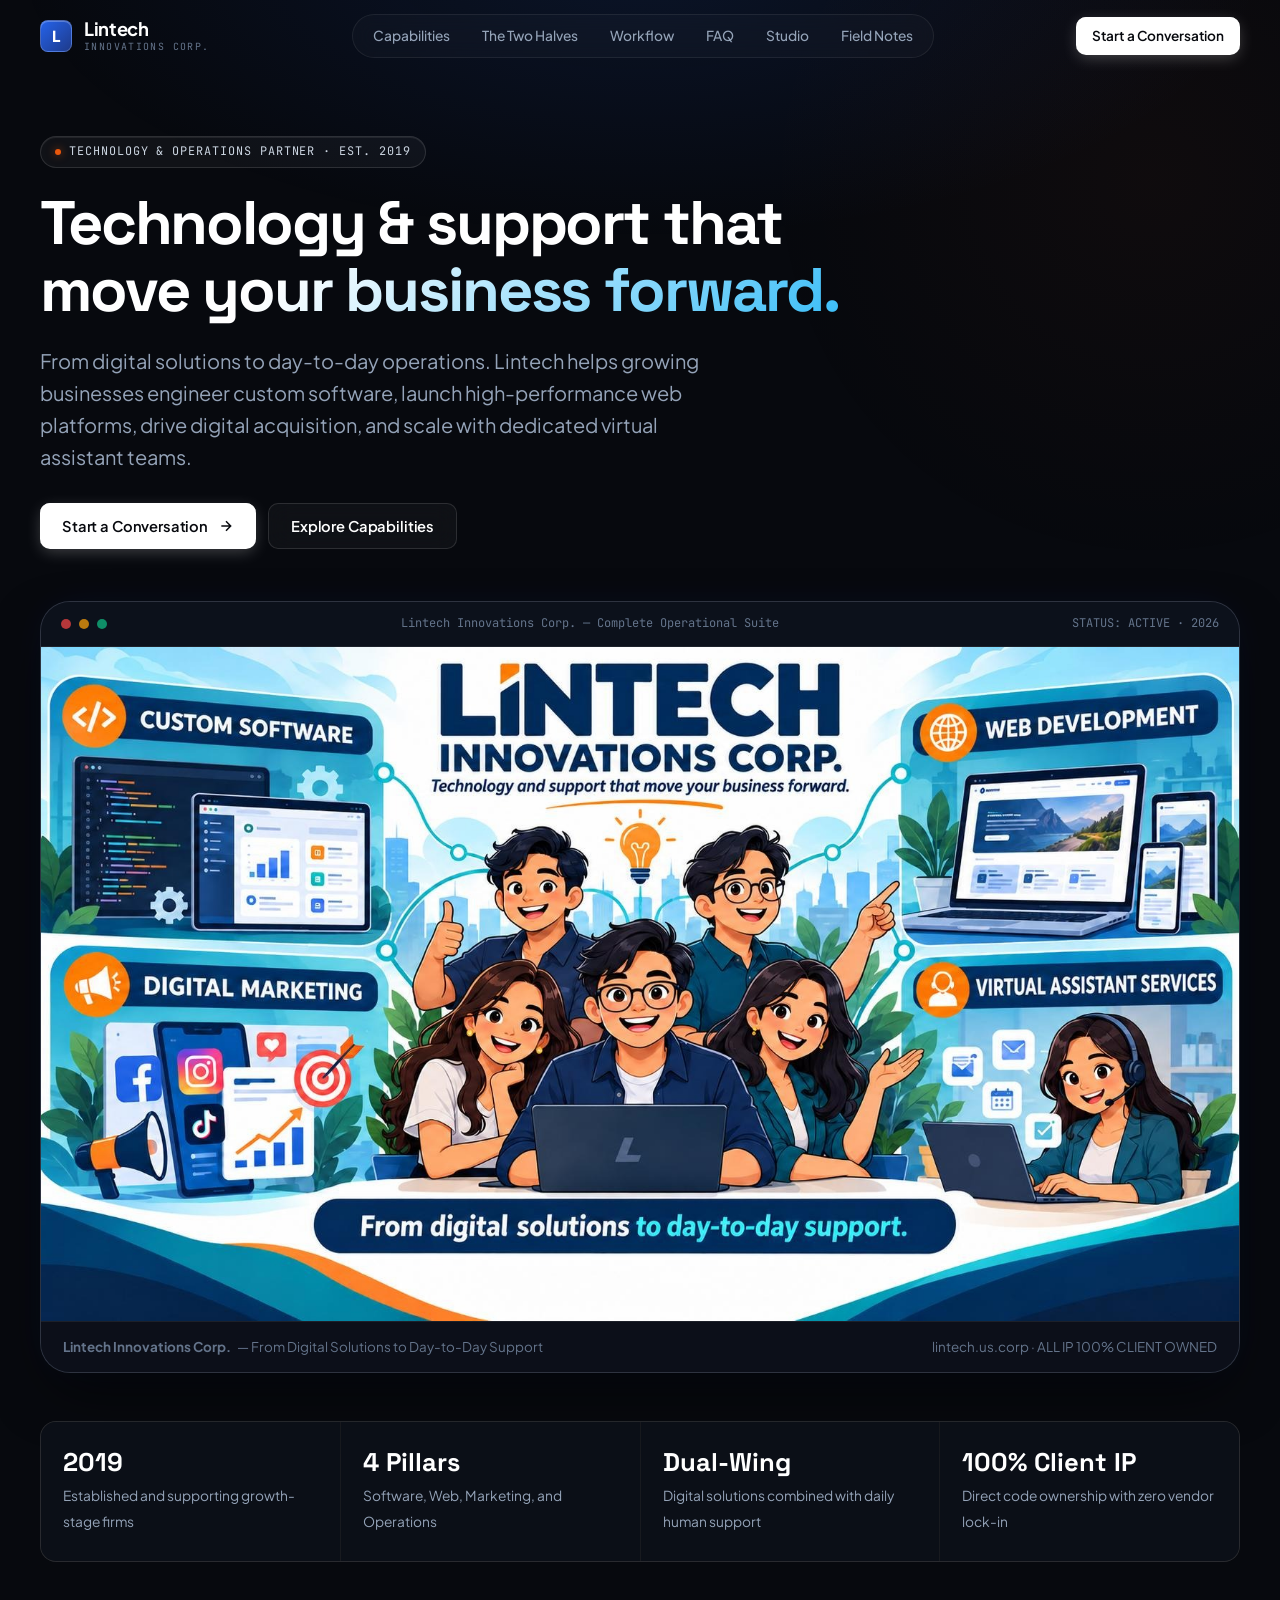
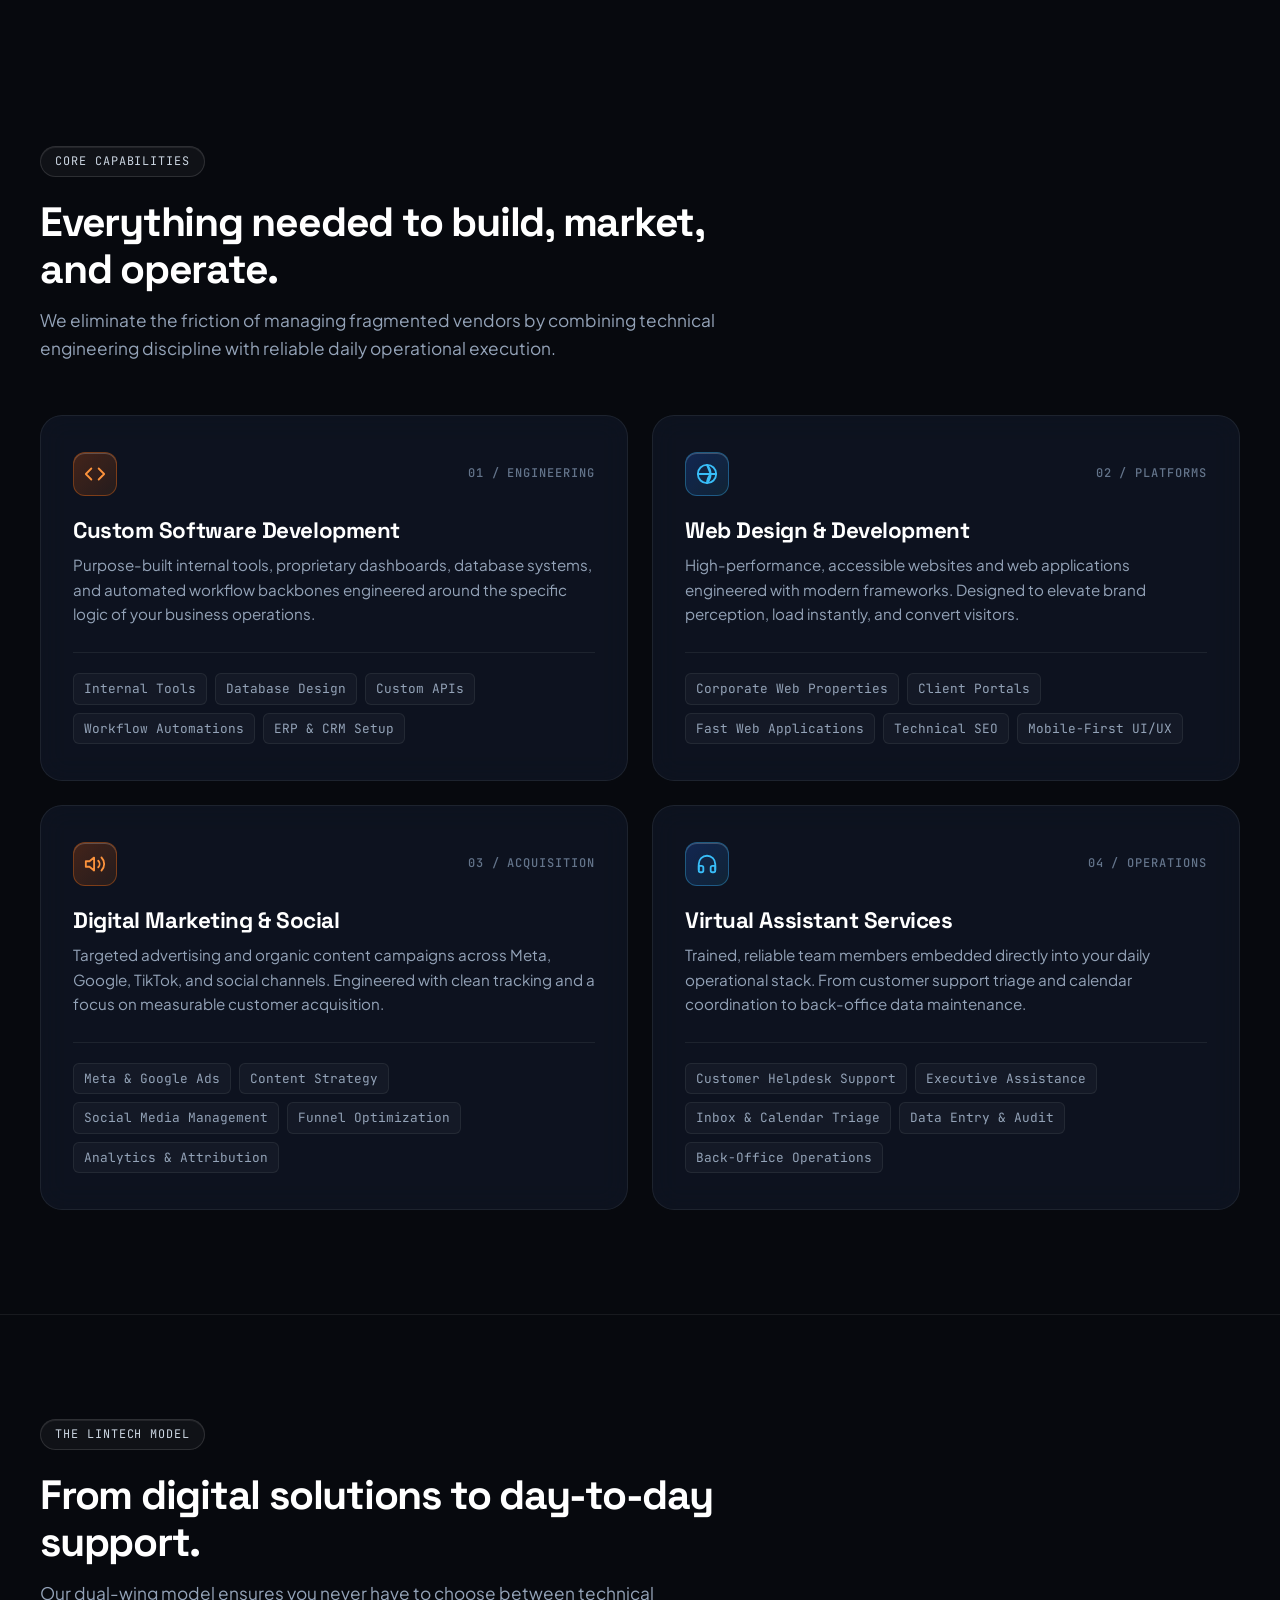
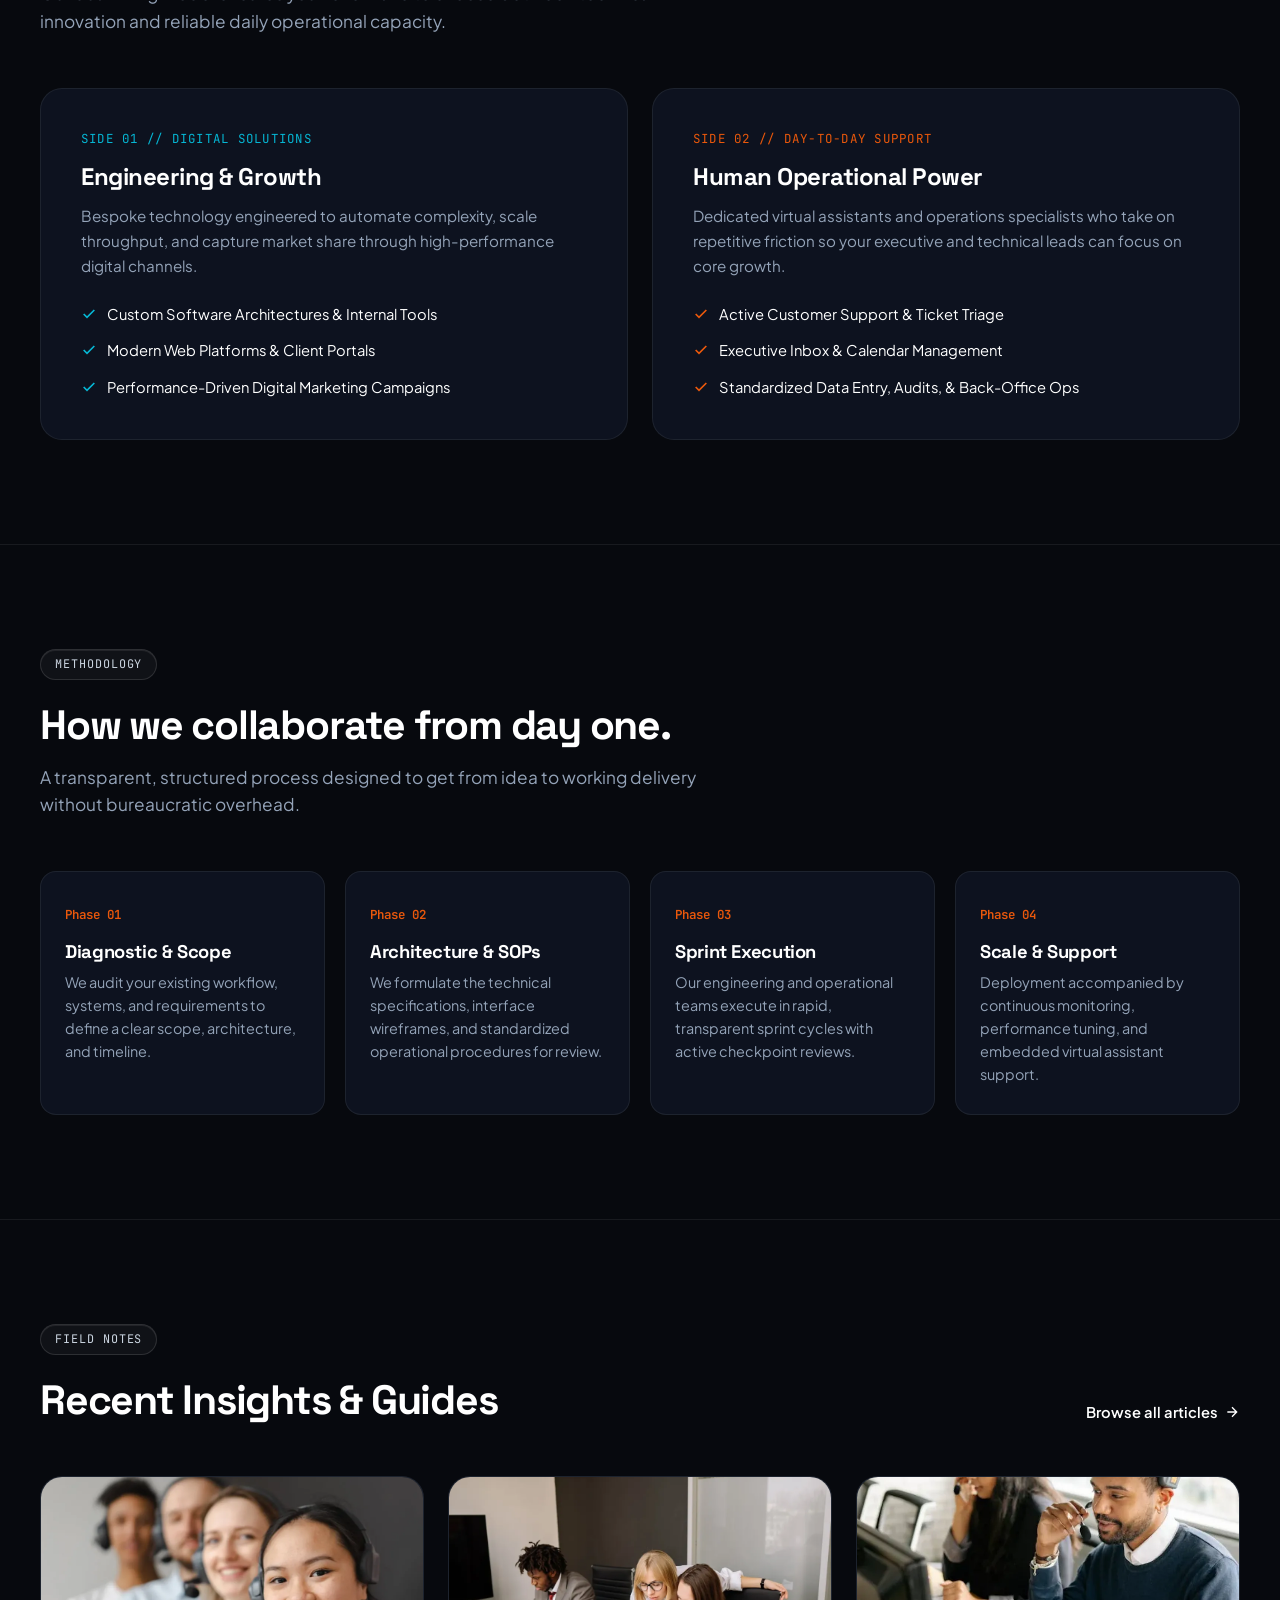
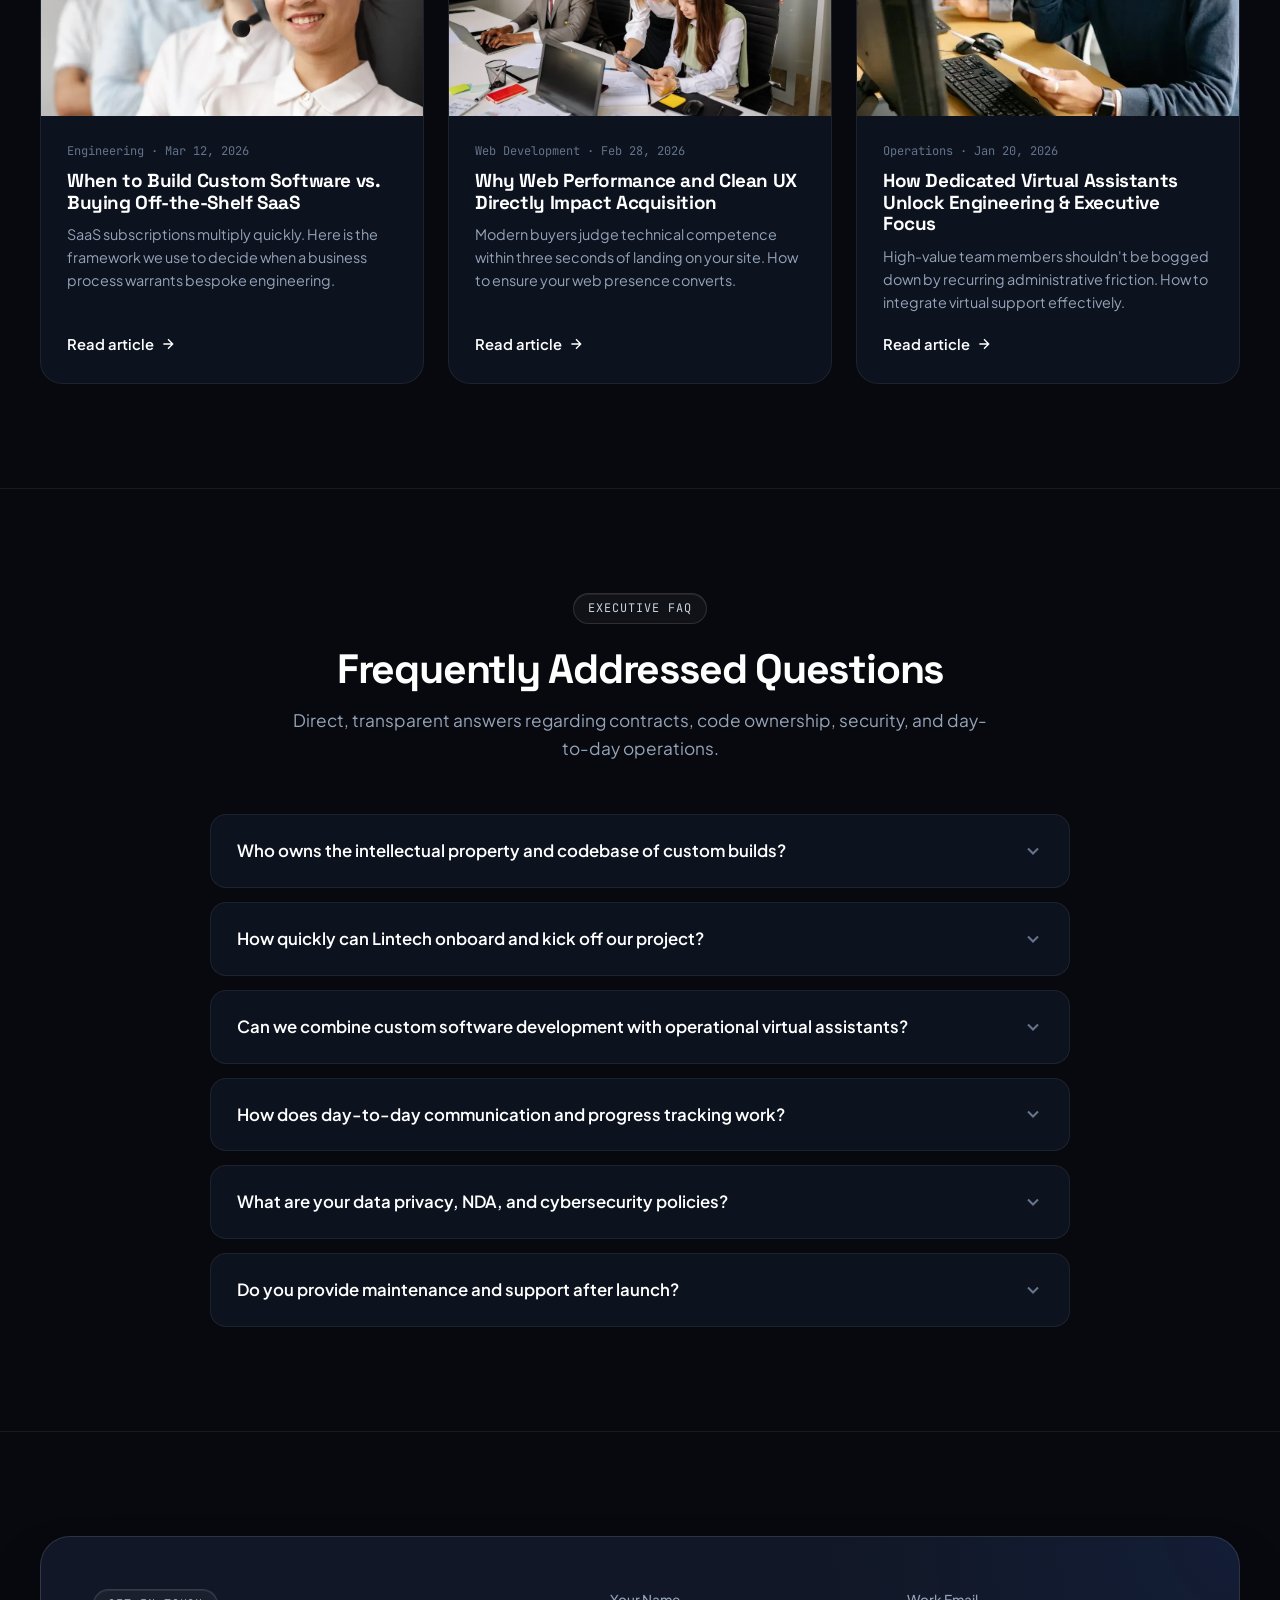
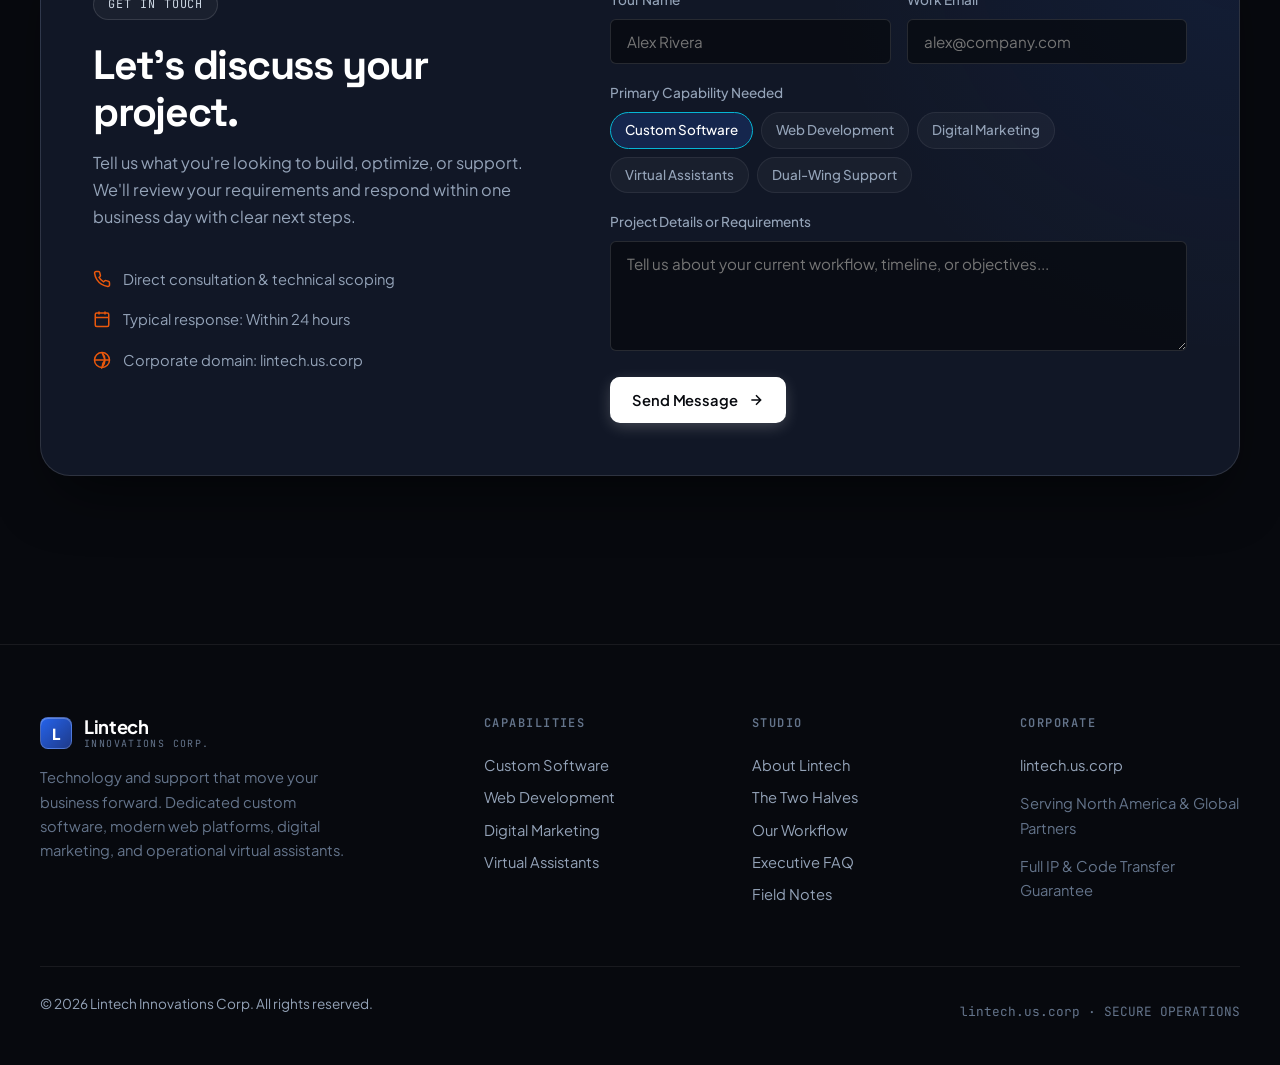
==== commit 33d4a372: "make the ui simple" ====
--- a/index.html
+++ b/index.html
@@ -108,21 +108,21 @@
           </div>
           <div class="fact-item">
             <strong>4 Pillars</strong>
-            <span>Software, Web, Marketing &amp; Dedicated VAs</span>
+            <span>Software, Web, Marketing, and Operations</span>
           </div>
           <div class="fact-item">
-            <strong>Direct Access</strong>
-            <span>Direct partner collaboration with zero middleman lag</span>
+            <strong>Dual-Wing</strong>
+            <span>Digital solutions combined with daily human support</span>
           </div>
           <div class="fact-item">
-            <strong>End-to-End</strong>
-            <span>From development sprints to daily operations</span>
-          </div>
-        </div>
-      </div>
-    </section>
-
-    <!-- Services / Core Capabilities -->
+            <strong>100% Client IP</strong>
+            <span>Direct code ownership with zero vendor lock-in</span>
+          </div>
+        </div>
+      </div>
+    </section>
+
+    <!-- Core Capabilities Section -->
     <section class="section" id="services">
       <div class="container">
         <div class="section-header">
@@ -136,8 +136,7 @@
           <article class="service-card" id="software">
             <div class="service-card-header">
               <div class="service-icon-badge orange">
-                <!-- Code Brackets Icon matching Banner -->
-                <svg viewBox="0 0 24 24" fill="none" stroke="currentColor" stroke-width="2.2" stroke-linecap="round" stroke-linejoin="round">
+                <svg viewBox="0 0 24 24" fill="none" stroke="currentColor" stroke-width="2" stroke-linecap="round" stroke-linejoin="round">
                   <polyline points="16 18 22 12 16 6"></polyline>
                   <polyline points="8 6 2 12 8 18"></polyline>
                 </svg>
@@ -159,7 +158,6 @@
           <article class="service-card" id="web">
             <div class="service-card-header">
               <div class="service-icon-badge blue">
-                <!-- Globe / Web Icon matching Banner -->
                 <svg viewBox="0 0 24 24" fill="none" stroke="currentColor" stroke-width="2" stroke-linecap="round" stroke-linejoin="round">
                   <circle cx="12" cy="12" r="10"></circle>
                   <line x1="2" y1="12" x2="22" y2="12"></line>
@@ -183,7 +181,6 @@
           <article class="service-card" id="marketing">
             <div class="service-card-header">
               <div class="service-icon-badge orange">
-                <!-- Bullhorn / Megaphone Icon matching Banner -->
                 <svg viewBox="0 0 24 24" fill="none" stroke="currentColor" stroke-width="2" stroke-linecap="round" stroke-linejoin="round">
                   <path d="M11 5L6 9H2v6h4l5 4V5z"></path>
                   <path d="M15.54 8.46a5 5 0 0 1 0 7.07"></path>
@@ -207,7 +204,6 @@
           <article class="service-card" id="va">
             <div class="service-card-header">
               <div class="service-icon-badge blue">
-                <!-- Support Headset Icon matching Banner -->
                 <svg viewBox="0 0 24 24" fill="none" stroke="currentColor" stroke-width="2" stroke-linecap="round" stroke-linejoin="round">
                   <path d="M3 18v-6a9 9 0 0 1 18 0v6"></path>
                   <path d="M21 19a2 2 0 0 1-2 2h-1a2 2 0 0 1-2-2v-3a2 2 0 0 1 2-2h3zM3 19a2 2 0 0 0 2 2h1a2 2 0 0 0 2-2v-3a2 2 0 0 0-2-2H3z"></path>
@@ -225,157 +221,6 @@
               <li>Back-Office Operations</li>
             </ul>
           </article>
-        </div>
-
-        <!-- Interactive Capability Workbench -->
-        <div class="workbench-box" id="capabilityWorkbench">
-          <div class="workbench-header">
-            <div class="workbench-tabs" role="tablist" aria-label="Capabilities Workbench">
-              <button class="workbench-tab active" data-target="software-panel" role="tab" aria-selected="true" type="button">
-                <svg class="workbench-tab-icon" viewBox="0 0 24 24" fill="none" stroke="currentColor" stroke-width="2"><polyline points="16 18 22 12 16 6"></polyline><polyline points="8 6 2 12 8 18"></polyline></svg>
-                <span>Custom Software</span>
-              </button>
-              <button class="workbench-tab" data-target="web-panel" role="tab" aria-selected="false" type="button">
-                <svg class="workbench-tab-icon" viewBox="0 0 24 24" fill="none" stroke="currentColor" stroke-width="2"><circle cx="12" cy="12" r="10"></circle><line x1="2" y1="12" x2="22" y2="12"></line></svg>
-                <span>Web Platforms</span>
-              </button>
-              <button class="workbench-tab" data-target="marketing-panel" role="tab" aria-selected="false" type="button">
-                <svg class="workbench-tab-icon" viewBox="0 0 24 24" fill="none" stroke="currentColor" stroke-width="2"><path d="M11 5L6 9H2v6h4l5 4V5z"></path><path d="M15.54 8.46a5 5 0 0 1 0 7.07"></path></svg>
-                <span>Digital Marketing</span>
-              </button>
-              <button class="workbench-tab" data-target="va-panel" role="tab" aria-selected="false" type="button">
-                <svg class="workbench-tab-icon" viewBox="0 0 24 24" fill="none" stroke="currentColor" stroke-width="2"><path d="M3 18v-6a9 9 0 0 1 18 0v6"></path><path d="M21 19a2 2 0 0 1-2 2h-1a2 2 0 0 1-2-2v-3a2 2 0 0 1 2-2h3zM3 19a2 2 0 0 0 2 2h1a2 2 0 0 0 2-2v-3a2 2 0 0 0-2-2H3z"></path></svg>
-                <span>Virtual Assistants</span>
-              </button>
-            </div>
-            <span class="workbench-badge">OPERATIONAL PREVIEW // REAL BENCHMARKS</span>
-          </div>
-
-          <div class="workbench-body">
-            <!-- Panel 1: Custom Software -->
-            <div class="workbench-panel active" id="software-panel" role="tabpanel">
-              <div class="workbench-grid">
-                <div class="workbench-content">
-                  <h3>Engineered for Operational Scale &amp; Zero Friction</h3>
-                  <p>We build specialized software systems that match your proprietary business rules, eliminating off-the-shelf software compromises and spreadsheet chaos.</p>
-                  <ul class="workbench-features">
-                    <li><svg viewBox="0 0 24 24" fill="none" stroke="currentColor" stroke-width="2.5"><polyline points="20 6 9 17 4 12"></polyline></svg><span>Custom role-based permissions and audit logs for executive compliance</span></li>
-                    <li><svg viewBox="0 0 24 24" fill="none" stroke="currentColor" stroke-width="2.5"><polyline points="20 6 9 17 4 12"></polyline></svg><span>Direct PostgreSQL / MySQL schemas structured for multi-tenant throughput</span></li>
-                    <li><svg viewBox="0 0 24 24" fill="none" stroke="currentColor" stroke-width="2.5"><polyline points="20 6 9 17 4 12"></polyline></svg><span>Seamless webhook &amp; REST integrations with payment processors and ERPs</span></li>
-                  </ul>
-                </div>
-                <div class="workbench-display">
-                  <div class="mockup-header">
-                    <span>OPS-SYS // DISPATCH CORE</span>
-                    <span style="color:var(--brand-green);">ACTIVE // 99.98%</span>
-                  </div>
-                  <div class="mockup-stat-row">
-                    <div class="mockup-stat-pill"><strong>48ms</strong><span>P95 Latency</span></div>
-                    <div class="mockup-stat-pill"><strong>1,240</strong><span>Tasks/Hour</span></div>
-                    <div class="mockup-stat-pill"><strong>0 Err</strong><span>Failover Rate</span></div>
-                  </div>
-                  <div class="mockup-log">
-                    <div class="mockup-log-item"><span>[SYNC] Inventory DB replicate to regional node</span><span class="mockup-badge">SYNCED</span></div>
-                    <div class="mockup-log-item warm"><span>[AUTH] Enterprise SSO session validation</span><span class="mockup-badge">PASSED</span></div>
-                    <div class="mockup-log-item green"><span>[AUTO] Weekly payroll pipeline pre-calculated</span><span class="mockup-badge">COMPLETED</span></div>
-                  </div>
-                </div>
-              </div>
-            </div>
-
-            <!-- Panel 2: Web Platforms -->
-            <div class="workbench-panel" id="web-panel" role="tabpanel">
-              <div class="workbench-grid">
-                <div class="workbench-content">
-                  <h3>Blazing Fast, Conversion-Focused Web Architecture</h3>
-                  <p>Our web builds prioritize instant load times, clean responsive layouts, and intuitive buyer journeys designed to turn traffic into qualified pipeline.</p>
-                  <ul class="workbench-features">
-                    <li><svg viewBox="0 0 24 24" fill="none" stroke="currentColor" stroke-width="2.5"><polyline points="20 6 9 17 4 12"></polyline></svg><span>Sub-second Core Web Vitals performance across mobile &amp; desktop</span></li>
-                    <li><svg viewBox="0 0 24 24" fill="none" stroke="currentColor" stroke-width="2.5"><polyline points="20 6 9 17 4 12"></polyline></svg><span>Clean semantic HTML structure with technical SEO meta protocols</span></li>
-                    <li><svg viewBox="0 0 24 24" fill="none" stroke="currentColor" stroke-width="2.5"><polyline points="20 6 9 17 4 12"></polyline></svg><span>Self-hostable, zero vendor lock-in, client-manageable content structure</span></li>
-                  </ul>
-                </div>
-                <div class="workbench-display">
-                  <div class="mockup-header">
-                    <span>PERF-AUDIT // WEB ENGINE</span>
-                    <span style="color:var(--brand-cyan);">SCORE: 100/100</span>
-                  </div>
-                  <div class="mockup-stat-row">
-                    <div class="mockup-stat-pill"><strong>0.4s</strong><span>Largest Contentful Paint</span></div>
-                    <div class="mockup-stat-pill"><strong>0ms</strong><span>Total Blocking Time</span></div>
-                    <div class="mockup-stat-pill"><strong>0.00</strong><span>Cumulative Shift</span></div>
-                  </div>
-                  <div class="mockup-log">
-                    <div class="mockup-log-item"><span>[ASSET] WebP next-gen compression verified</span><span class="mockup-badge">OPTIMIZED</span></div>
-                    <div class="mockup-log-item warm"><span>[CDN] Edge asset cache hit ratio: 98.4%</span><span class="mockup-badge">CACHED</span></div>
-                    <div class="mockup-log-item green"><span>[A11Y] WCAG 2.1 AA accessibility compliant</span><span class="mockup-badge">VERIFIED</span></div>
-                  </div>
-                </div>
-              </div>
-            </div>
-
-            <!-- Panel 3: Digital Marketing -->
-            <div class="workbench-panel" id="marketing-panel" role="tabpanel">
-              <div class="workbench-grid">
-                <div class="workbench-content">
-                  <h3>Metrics That Directly Impact Your Revenue</h3>
-                  <p>No vanity metrics or empty hype. We create targeted media campaigns and conversion tracking funnels that clearly track customer acquisition costs and ROI.</p>
-                  <ul class="workbench-features">
-                    <li><svg viewBox="0 0 24 24" fill="none" stroke="currentColor" stroke-width="2.5"><polyline points="20 6 9 17 4 12"></polyline></svg><span>Multi-touch attribution models on Meta, Google, and TikTok Ads</span></li>
-                    <li><svg viewBox="0 0 24 24" fill="none" stroke="currentColor" stroke-width="2.5"><polyline points="20 6 9 17 4 12"></polyline></svg><span>Iterative A/B creative testing with measurable weekly sprint reports</span></li>
-                    <li><svg viewBox="0 0 24 24" fill="none" stroke="currentColor" stroke-width="2.5"><polyline points="20 6 9 17 4 12"></polyline></svg><span>Organic social content frameworks that reinforce authority and brand equity</span></li>
-                  </ul>
-                </div>
-                <div class="workbench-display">
-                  <div class="mockup-header">
-                    <span>ACQUISITION // TRACKING ROAS</span>
-                    <span style="color:var(--brand-orange);">ROAS: 4.2X</span>
-                  </div>
-                  <div class="mockup-stat-row">
-                    <div class="mockup-stat-pill"><strong>$18.40</strong><span>Cost / Qualified Lead</span></div>
-                    <div class="mockup-stat-pill"><strong>+312%</strong><span>Pipeline Volume</span></div>
-                    <div class="mockup-stat-pill"><strong>3.8%</strong><span>Landing Page CVR</span></div>
-                  </div>
-                  <div class="mockup-log">
-                    <div class="mockup-log-item warm"><span>[ADS] Meta dynamic retargeting campaign</span><span class="mockup-badge">SCALING</span></div>
-                    <div class="mockup-log-item"><span>[SEARCH] Google intent keyword clusters active</span><span class="mockup-badge">TOP 3 RANK</span></div>
-                    <div class="mockup-log-item green"><span>[EVENT] Server-side CAPI tracking verified</span><span class="mockup-badge">ACCURATE</span></div>
-                  </div>
-                </div>
-              </div>
-            </div>
-
-            <!-- Panel 4: Virtual Assistants -->
-            <div class="workbench-panel" id="va-panel" role="tabpanel">
-              <div class="workbench-grid">
-                <div class="workbench-content">
-                  <h3>Reliable Operations Specialists Embedded in Your Stack</h3>
-                  <p>Stop drowning in daily repetitive administration. Our pre-vetted virtual assistants follow strict SOPs and communicate directly inside your Slack or Teams workspace.</p>
-                  <ul class="workbench-features">
-                    <li><svg viewBox="0 0 24 24" fill="none" stroke="currentColor" stroke-width="2.5"><polyline points="20 6 9 17 4 12"></polyline></svg><span>Dedicated onboarding with detailed Standard Operating Procedures (SOPs)</span></li>
-                    <li><svg viewBox="0 0 24 24" fill="none" stroke="currentColor" stroke-width="2.5"><polyline points="20 6 9 17 4 12"></polyline></svg><span>Real-time coverage across your business operating hours</span></li>
-                    <li><svg viewBox="0 0 24 24" fill="none" stroke="currentColor" stroke-width="2.5"><polyline points="20 6 9 17 4 12"></polyline></svg><span>Rigorous daily activity logs and weekly accountability recaps</span></li>
-                  </ul>
-                </div>
-                <div class="workbench-display">
-                  <div class="mockup-header">
-                    <span>OPS-TRIAGE // AGENT POD</span>
-                    <span style="color:var(--brand-cyan);">STATUS: ON SHIFT</span>
-                  </div>
-                  <div class="mockup-stat-row">
-                    <div class="mockup-stat-pill"><strong>8 Min</strong><span>First Response Time</span></div>
-                    <div class="mockup-stat-pill"><strong>99.4%</strong><span>SOP Compliance</span></div>
-                    <div class="mockup-stat-pill"><strong>18 Hrs</strong><span>Weekly Hours Saved</span></div>
-                  </div>
-                  <div class="mockup-log">
-                    <div class="mockup-log-item green"><span>[INBOX] 42 client emails triaged &amp; escalated</span><span class="mockup-badge">RESOLVED</span></div>
-                    <div class="mockup-log-item"><span>[CALENDAR] Executive schedules aligned across zones</span><span class="mockup-badge">CONFIRMED</span></div>
-                    <div class="mockup-log-item warm"><span>[DATA] CRM duplicate records audited &amp; cleaned</span><span class="mockup-badge">UPDATED</span></div>
-                  </div>
-                </div>
-              </div>
-            </div>
-          </div>
         </div>
       </div>
     </section>
@@ -486,90 +331,6 @@
       </div>
     </section>
 
-    <!-- Interactive Scope Configurator Section -->
-    <section class="section" id="scope-builder" style="border-top: 1px solid var(--border-subtle);">
-      <div class="container">
-        <div class="section-header">
-          <div class="tag-badge"><span>Interactive Planning</span></div>
-          <h2>Configure your engagement scope.</h2>
-          <p>Select your required capabilities, kickoff timeline, and collaboration model to preview deliverables and pre-fill your project inquiry.</p>
-        </div>
-
-        <div class="configurator-card">
-          <div class="configurator-controls">
-            <!-- Step 1: Capabilities -->
-            <div class="configurator-step">
-              <span class="configurator-step-title">01 // Select Capabilities Needed</span>
-              <h4>What capabilities does your business require?</h4>
-              <div class="config-options" id="configCapabilities">
-                <button type="button" class="config-chip selected" data-type="cap" data-value="Custom Software">Custom Software</button>
-                <button type="button" class="config-chip" data-type="cap" data-value="Web Platforms">Web Platforms</button>
-                <button type="button" class="config-chip" data-type="cap" data-value="Digital Marketing">Digital Marketing</button>
-                <button type="button" class="config-chip selected" data-type="cap" data-value="Virtual Assistant Support">Virtual Assistant Support</button>
-              </div>
-            </div>
-
-            <!-- Step 2: Kickoff Horizon -->
-            <div class="configurator-step">
-              <span class="configurator-step-title">02 // Target Kickoff Timeline</span>
-              <h4>When are you looking to begin?</h4>
-              <div class="config-options" id="configTimeline">
-                <button type="button" class="config-chip selected" data-type="time" data-value="Immediate (&lt; 2 weeks)">Immediate (&lt; 2 weeks)</button>
-                <button type="button" class="config-chip" data-type="time" data-value="Within 30 Days">Within 30 Days</button>
-                <button type="button" class="config-chip" data-type="time" data-value="Flexible / Q1 Planning">Flexible / Next Quarter</button>
-              </div>
-            </div>
-
-            <!-- Step 3: Engagement Model -->
-            <div class="configurator-step">
-              <span class="configurator-step-title">03 // Engagement Structure</span>
-              <h4>Preferred collaboration model</h4>
-              <div class="config-options" id="configModel">
-                <button type="button" class="config-chip selected" data-type="model" data-value="Dual-Wing (Build + Support)">Dual-Wing (Build + Support)</button>
-                <button type="button" class="config-chip" data-type="model" data-value="Dedicated Sprint Pod">Dedicated Sprint Pod</button>
-                <button type="button" class="config-chip" data-type="model" data-value="Fractional Operational Support">Fractional Operational Support</button>
-              </div>
-            </div>
-          </div>
-
-          <!-- Summary Column -->
-          <div class="configurator-summary">
-            <span class="service-num" style="margin-bottom:8px;">SPECIFICATION RECAP</span>
-            <h3 id="summaryTitle">Dual-Wing Engineering &amp; Operations</h3>
-            <p id="summaryDesc">Integrated technical development combined with operational virtual assistant support to execute and maintain systems seamlessly.</p>
-            
-            <ul class="summary-checklist" id="summaryList">
-              <li>
-                <svg viewBox="0 0 24 24" fill="none" stroke="currentColor" stroke-width="2.5"><polyline points="20 6 9 17 4 12"></polyline></svg>
-                <span id="summaryCapText">Capabilities: Custom Software, Virtual Assistant Support</span>
-              </li>
-              <li>
-                <svg viewBox="0 0 24 24" fill="none" stroke="currentColor" stroke-width="2.5"><polyline points="20 6 9 17 4 12"></polyline></svg>
-                <span id="summaryTimeText">Timeline: Immediate (&lt; 2 weeks)</span>
-              </li>
-              <li>
-                <svg viewBox="0 0 24 24" fill="none" stroke="currentColor" stroke-width="2.5"><polyline points="20 6 9 17 4 12"></polyline></svg>
-                <span id="summaryModelText">Model: Dual-Wing (Build + Support)</span>
-              </li>
-              <li>
-                <svg viewBox="0 0 24 24" fill="none" stroke="currentColor" stroke-width="2.5"><polyline points="20 6 9 17 4 12"></polyline></svg>
-                <span>Direct Slack/Teams channel &amp; weekly sprint syncs</span>
-              </li>
-              <li>
-                <svg viewBox="0 0 24 24" fill="none" stroke="currentColor" stroke-width="2.5"><polyline points="20 6 9 17 4 12"></polyline></svg>
-                <span>Full IP ownership &amp; zero vendor lock-in</span>
-              </li>
-            </ul>
-
-            <button type="button" class="btn btn-primary" id="applyScopeBtn" style="width: 100%; justify-content: center;">
-              <span>Apply Scope to Inquiry</span>
-              <svg viewBox="0 0 24 24" width="16" height="16" fill="none" stroke="currentColor" stroke-width="2.2"><path d="M5 12h14M12 5l7 7-7 7"/></svg>
-            </button>
-          </div>
-        </div>
-      </div>
-    </section>
-
     <!-- Executive FAQ Section -->
     <section class="section" id="faq" style="border-top: 1px solid var(--border-subtle);">
       <div class="container">
@@ -668,7 +429,7 @@
                 <span>Typical response: Within 24 hours</span>
               </div>
               <div class="inquiry-meta-item">
-                <svg viewBox="0 0 24 24" fill="none" stroke="currentColor" stroke-width="2"><circle cx="12" cy="12" r="10"></circle><line x1="2" y1="12" x2="22" y2="12"></line><path d="M12 2a15.3 15.3 0 0 1 4 10 15.3 15.3 0 0 1-4 10 15.3 15.3 0 0 1-4-10 15.3 15.3 0 0 1 4-10z"></path></svg>
+                <svg viewBox="0 0 24 24" fill="none" stroke="currentColor" stroke-width="2"><circle cx="12" cy="12" r="10"></circle><line x1="2" y1="12" x2="22" y2="12"></line><path d="M12 2a15.3 15.3 0 0 1 4 10 15.3 15.3 0 0 1-4 10 15.3 15.3 0 0 1 4-10z"></path></svg>
                 <span>Corporate domain: lintech.us.corp</span>
               </div>
             </div>
@@ -695,7 +456,7 @@
                 <button type="button" class="service-pill-btn" data-value="web-development">Web Development</button>
                 <button type="button" class="service-pill-btn" data-value="digital-marketing">Digital Marketing</button>
                 <button type="button" class="service-pill-btn" data-value="virtual-assistants">Virtual Assistants</button>
-                <button type="button" class="service-pill-btn" data-value="comprehensive-support">Comprehensive Support</button>
+                <button type="button" class="service-pill-btn" data-value="comprehensive-support">Dual-Wing Support</button>
               </div>
               <input type="hidden" id="serviceInterest" name="serviceInterest" value="custom-software" />
             </div>
@@ -743,7 +504,6 @@
           <a href="about.html">About Lintech</a>
           <a href="#solutions-support">The Two Halves</a>
           <a href="#workflow">Our Workflow</a>
-          <a href="#scope-builder">Scope Builder</a>
           <a href="#faq">Executive FAQ</a>
           <a href="blog.html">Field Notes</a>
         </div>
--- a/assets/css/styles.css
+++ b/assets/css/styles.css
@@ -249,9 +249,9 @@
   transition: all 0.3s var(--ease-smooth);
 }
 .site-header.scrolled {
-  background: rgba(7, 9, 14, 0.82);
-  backdrop-filter: blur(18px) saturate(160%);
-  -webkit-backdrop-filter: blur(18px) saturate(160%);
+  background: rgba(7, 9, 14, 0.85);
+  backdrop-filter: blur(20px) saturate(160%);
+  -webkit-backdrop-filter: blur(20px) saturate(160%);
   border-bottom: 1px solid var(--border-subtle);
 }
 
@@ -1406,6 +1406,9 @@
   .quick-facts { grid-template-columns: 1fr 1fr; }
   .workbench-grid { grid-template-columns: 1fr; gap: 28px; }
   .configurator-card { grid-template-columns: 1fr; padding: 32px 24px; gap: 32px; }
+  .topology-grid { grid-template-columns: 1fr; gap: 16px; }
+  .topology-connector { display: none; }
+  .inspector-body { grid-template-columns: 1fr; gap: 20px; }
   .footer-grid { grid-template-columns: 1fr 1fr; gap: 36px; }
 }
 @media (max-width: 600px) {
@@ -1415,4 +1418,541 @@
   .mockup-stat-row { grid-template-columns: 1fr; }
   .form-row { grid-template-columns: 1fr; }
   .footer-grid { grid-template-columns: 1fr; }
-}
+  .telemetry-item.hide-mobile { display: none; }
+}
+
+/* =========================================================
+   High-Tech Systems: Cyber Grid, Telemetry, Topology, Command Palette
+   ========================================================= */
+
+/* Background Cyber Grid Overlay */
+.bg-grid-overlay {
+  position: absolute;
+  inset: 0;
+  background-image: 
+    linear-gradient(to right, rgba(255, 255, 255, 0.02) 1px, transparent 1px),
+    linear-gradient(to bottom, rgba(255, 255, 255, 0.02) 1px, transparent 1px);
+  background-size: 40px 40px;
+  mask-image: radial-gradient(ellipse 75% 55% at 50% 25%, #000 30%, transparent 85%);
+  -webkit-mask-image: radial-gradient(ellipse 75% 55% at 50% 25%, #000 30%, transparent 85%);
+  pointer-events: none;
+  z-index: 0;
+}
+
+/* High-Tech Card Mouse Spotlight Glow */
+.service-card,
+.workbench-box,
+.configurator-card,
+.topology-node,
+.node-inspector,
+.pillar-box,
+.workflow-step,
+.fact-item {
+  position: relative;
+  overflow: hidden;
+}
+
+.service-card::after,
+.workbench-box::after,
+.configurator-card::after,
+.topology-node::after,
+.pillar-box::after,
+.workflow-step::after {
+  content: '';
+  position: absolute;
+  inset: 0;
+  pointer-events: none;
+  opacity: 0;
+  background: radial-gradient(450px circle at var(--mouse-x, 50%) var(--mouse-y, 50%), rgba(56, 189, 248, 0.1), transparent 70%);
+  transition: opacity 0.3s ease;
+  z-index: 1;
+}
+
+.service-card:hover::after,
+.workbench-box:hover::after,
+.configurator-card:hover::after,
+.topology-node:hover::after,
+.pillar-box:hover::after,
+.workflow-step:hover::after {
+  opacity: 1;
+}
+
+/* ---------- Top Telemetry Ribbon ---------- */
+.top-telemetry-ribbon {
+  height: 32px;
+  background: rgba(7, 9, 14, 0.95);
+  border-bottom: 1px solid rgba(255, 255, 255, 0.06);
+  display: flex;
+  align-items: center;
+  font-family: var(--font-mono);
+  font-size: 0.72rem;
+  color: var(--text-tertiary);
+  backdrop-filter: blur(12px);
+  z-index: 101;
+}
+.telemetry-inner {
+  display: flex;
+  align-items: center;
+  justify-content: space-between;
+  width: 100%;
+}
+.telemetry-item {
+  display: inline-flex;
+  align-items: center;
+  gap: 8px;
+}
+.telemetry-label {
+  color: var(--text-muted);
+  letter-spacing: 0.05em;
+}
+.telemetry-val {
+  color: #cbd5e1;
+  font-weight: 500;
+}
+.telemetry-dot {
+  width: 7px;
+  height: 7px;
+  border-radius: 50%;
+  background: var(--brand-green);
+  display: inline-block;
+}
+.telemetry-dot.pulse {
+  box-shadow: 0 0 8px rgba(16, 185, 129, 0.8);
+  animation: pulseDot 2s infinite ease-in-out;
+}
+@keyframes pulseDot {
+  0%, 100% { opacity: 1; transform: scale(1); }
+  50% { opacity: 0.4; transform: scale(0.85); }
+}
+
+.telemetry-cmd-btn {
+  display: inline-flex;
+  align-items: center;
+  gap: 6px;
+  background: rgba(255, 255, 255, 0.04);
+  border: 1px solid rgba(255, 255, 255, 0.1);
+  border-radius: 4px;
+  padding: 2px 8px;
+  font-family: var(--font-mono);
+  font-size: 0.7rem;
+  color: var(--text-secondary);
+  cursor: pointer;
+  transition: all 0.2s ease;
+}
+.telemetry-cmd-btn:hover {
+  background: rgba(56, 189, 248, 0.15);
+  border-color: rgba(56, 189, 248, 0.4);
+  color: #ffffff;
+}
+.telemetry-cmd-btn kbd {
+  background: rgba(255, 255, 255, 0.1);
+  padding: 1px 4px;
+  border-radius: 3px;
+  font-size: 0.68rem;
+  color: #ffffff;
+}
+
+/* Nav Command Button */
+.btn-command-palette {
+  display: inline-flex;
+  align-items: center;
+  gap: 8px;
+  height: 38px;
+  padding: 0 12px;
+  border-radius: var(--radius-sm);
+  background: rgba(255, 255, 255, 0.04);
+  border: 1px solid var(--border-subtle);
+  color: var(--text-secondary);
+  font-family: var(--font-mono);
+  font-size: 0.8rem;
+  cursor: pointer;
+  transition: all 0.2s ease;
+}
+.btn-command-palette:hover {
+  background: rgba(255, 255, 255, 0.08);
+  border-color: var(--border-hairline);
+  color: #ffffff;
+}
+.btn-command-palette svg {
+  width: 14px;
+  height: 14px;
+  color: var(--brand-cyan);
+}
+.btn-command-palette kbd {
+  background: rgba(255, 255, 255, 0.08);
+  border: 1px solid rgba(255, 255, 255, 0.12);
+  border-radius: 4px;
+  padding: 2px 5px;
+  font-size: 0.7rem;
+  color: var(--text-primary);
+}
+
+/* ---------- High-Tech System Topology Section ---------- */
+.topology-container {
+  display: flex;
+  flex-direction: column;
+  gap: 28px;
+  margin-top: 48px;
+}
+.topology-grid {
+  display: grid;
+  grid-template-columns: 1fr auto 1fr auto 1fr auto 1fr;
+  align-items: center;
+  gap: 12px;
+}
+.topology-connector {
+  display: grid;
+  place-items: center;
+  color: rgba(56, 189, 248, 0.4);
+  width: 36px;
+  flex-shrink: 0;
+}
+.topology-connector svg {
+  width: 36px;
+  height: 12px;
+  animation: signalDash 1.5s linear infinite;
+}
+@keyframes signalDash {
+  to { stroke-dashoffset: -12; }
+}
+
+.topology-node {
+  background: var(--bg-card);
+  border: 1px solid var(--border-subtle);
+  border-radius: var(--radius-md);
+  padding: 24px 20px;
+  text-align: left;
+  cursor: pointer;
+  transition: all 0.25s var(--ease-spring);
+  display: flex;
+  flex-direction: column;
+  gap: 8px;
+  backdrop-filter: blur(14px);
+}
+.topology-node:hover {
+  border-color: var(--border-hairline);
+  transform: translateY(-2px);
+  background: rgba(26, 36, 56, 0.85);
+}
+.topology-node.active {
+  border-color: rgba(56, 189, 248, 0.6);
+  background: rgba(17, 24, 39, 0.95);
+  box-shadow: 0 0 24px -4px rgba(37, 99, 235, 0.35);
+}
+
+.node-status-bar {
+  display: flex;
+  align-items: center;
+  gap: 8px;
+  margin-bottom: 4px;
+}
+.node-dot {
+  width: 8px;
+  height: 8px;
+  border-radius: 50%;
+  background: var(--brand-cyan);
+  box-shadow: 0 0 8px rgba(6, 182, 212, 0.6);
+}
+.topology-node.active .node-dot {
+  background: var(--brand-green);
+  box-shadow: 0 0 10px rgba(16, 185, 129, 0.8);
+}
+.node-id {
+  font-family: var(--font-mono);
+  font-size: 0.72rem;
+  letter-spacing: 0.08em;
+  color: var(--text-tertiary);
+  font-weight: 500;
+}
+.topology-node h4 {
+  font-family: var(--font-sans);
+  font-size: 1.05rem;
+  font-weight: 600;
+  color: #ffffff;
+  line-height: 1.25;
+}
+.topology-node p {
+  font-size: 0.82rem;
+  color: var(--text-secondary);
+  line-height: 1.45;
+}
+.node-meta {
+  display: flex;
+  justify-content: space-between;
+  align-items: center;
+  margin-top: 8px;
+  padding-top: 10px;
+  border-top: 1px solid rgba(255, 255, 255, 0.06);
+  font-family: var(--font-mono);
+  font-size: 0.72rem;
+  color: var(--text-tertiary);
+}
+.node-tag {
+  font-size: 0.68rem;
+  padding: 2px 6px;
+  border-radius: 4px;
+  background: rgba(56, 189, 248, 0.15);
+  color: #38bdf8;
+  border: 1px solid rgba(56, 189, 248, 0.3);
+}
+.node-tag.warm {
+  background: rgba(249, 115, 22, 0.15);
+  color: #fb923c;
+  border-color: rgba(249, 115, 22, 0.3);
+}
+
+/* Node Inspector Terminal */
+.node-inspector {
+  background: #080b12;
+  border: 1px solid rgba(56, 189, 248, 0.3);
+  border-radius: var(--radius-lg);
+  overflow: hidden;
+  box-shadow: 0 20px 50px -15px rgba(0, 0, 0, 0.8), inset 0 1px 0 rgba(255, 255, 255, 0.08);
+}
+.inspector-header {
+  display: flex;
+  justify-content: space-between;
+  align-items: center;
+  padding: 14px 24px;
+  background: rgba(14, 20, 32, 0.95);
+  border-bottom: 1px solid rgba(255, 255, 255, 0.08);
+  font-family: var(--font-mono);
+  font-size: 0.78rem;
+  flex-wrap: wrap;
+  gap: 12px;
+}
+.inspector-title {
+  display: flex;
+  align-items: center;
+  gap: 8px;
+  color: #ffffff;
+  font-weight: 600;
+  letter-spacing: 0.04em;
+}
+.term-prompt {
+  color: var(--brand-cyan);
+}
+.inspector-status {
+  display: flex;
+  align-items: center;
+  gap: 8px;
+  color: var(--brand-green);
+  font-size: 0.72rem;
+}
+.status-indicator {
+  width: 7px;
+  height: 7px;
+  border-radius: 50%;
+  background: var(--brand-green);
+  box-shadow: 0 0 8px rgba(16, 185, 129, 0.8);
+}
+
+.inspector-body {
+  padding: 26px 24px;
+  display: grid;
+  grid-template-columns: 1.2fr 1.2fr 1fr;
+  gap: 28px;
+}
+.inspector-col {
+  display: flex;
+  flex-direction: column;
+  gap: 8px;
+}
+.inspector-label {
+  font-family: var(--font-mono);
+  font-size: 0.72rem;
+  letter-spacing: 0.1em;
+  text-transform: uppercase;
+  color: var(--brand-cyan);
+  font-weight: 600;
+}
+.inspector-col p {
+  font-size: 0.88rem;
+  line-height: 1.6;
+  color: #cbd5e1;
+}
+
+.inspector-footer {
+  display: flex;
+  justify-content: space-between;
+  align-items: center;
+  padding: 12px 24px;
+  background: rgba(11, 15, 23, 0.7);
+  border-top: 1px solid rgba(255, 255, 255, 0.06);
+  font-family: var(--font-mono);
+  font-size: 0.74rem;
+  color: var(--text-tertiary);
+  flex-wrap: wrap;
+  gap: 12px;
+}
+.inspector-footer strong {
+  color: #ffffff;
+}
+
+/* ---------- High-Tech Command Palette Modal ---------- */
+.command-palette-backdrop {
+  position: fixed;
+  inset: 0;
+  z-index: 10000;
+  background: rgba(3, 5, 8, 0.8);
+  backdrop-filter: blur(16px);
+  -webkit-backdrop-filter: blur(16px);
+  display: none;
+  place-items: center;
+  padding: 20px;
+  opacity: 0;
+  transition: opacity 0.2s var(--ease-smooth);
+}
+.command-palette-backdrop.open {
+  display: grid;
+  opacity: 1;
+}
+
+.command-palette-card {
+  width: min(100%, 640px);
+  background: #090d16;
+  border: 1px solid rgba(56, 189, 248, 0.35);
+  border-radius: var(--radius-lg);
+  box-shadow: 
+    0 30px 80px -10px rgba(0, 0, 0, 0.95),
+    0 0 50px -10px rgba(37, 99, 235, 0.25);
+  overflow: hidden;
+  transform: scale(0.96);
+  transition: transform 0.2s var(--ease-spring);
+}
+.command-palette-backdrop.open .command-palette-card {
+  transform: scale(1);
+}
+
+.command-search-header {
+  display: flex;
+  align-items: center;
+  gap: 12px;
+  padding: 18px 20px;
+  border-bottom: 1px solid rgba(255, 255, 255, 0.08);
+  background: rgba(14, 20, 32, 0.6);
+}
+.command-search-header svg {
+  width: 18px;
+  height: 18px;
+  color: var(--brand-cyan);
+  flex-shrink: 0;
+}
+.command-search-input {
+  flex-grow: 1;
+  background: transparent;
+  border: none;
+  outline: none;
+  font-family: var(--font-sans);
+  font-size: 1.05rem;
+  color: #ffffff;
+}
+.command-search-input::placeholder {
+  color: var(--text-tertiary);
+}
+.command-esc-badge {
+  font-family: var(--font-mono);
+  font-size: 0.7rem;
+  padding: 2px 6px;
+  border-radius: 4px;
+  background: rgba(255, 255, 255, 0.06);
+  border: 1px solid rgba(255, 255, 255, 0.12);
+  color: var(--text-tertiary);
+  cursor: pointer;
+}
+
+.command-results-list {
+  max-height: 380px;
+  overflow-y: auto;
+  padding: 12px;
+  display: flex;
+  flex-direction: column;
+  gap: 4px;
+}
+.command-category-title {
+  font-family: var(--font-mono);
+  font-size: 0.68rem;
+  letter-spacing: 0.12em;
+  text-transform: uppercase;
+  color: var(--text-muted);
+  padding: 10px 12px 4px;
+}
+.command-item {
+  display: flex;
+  align-items: center;
+  justify-content: space-between;
+  padding: 10px 14px;
+  border-radius: var(--radius-xs);
+  cursor: pointer;
+  transition: all 0.15s ease;
+  background: transparent;
+  border: 1px solid transparent;
+  color: var(--text-secondary);
+}
+.command-item:hover, .command-item.active {
+  background: rgba(37, 99, 235, 0.18);
+  border-color: rgba(56, 189, 248, 0.35);
+  color: #ffffff;
+}
+.command-item-left {
+  display: flex;
+  align-items: center;
+  gap: 12px;
+}
+.command-item-icon {
+  width: 16px;
+  height: 16px;
+  color: var(--brand-cyan);
+  flex-shrink: 0;
+}
+.command-item-title {
+  font-size: 0.92rem;
+  font-weight: 500;
+  color: #ffffff;
+}
+.command-item-desc {
+  font-size: 0.78rem;
+  color: var(--text-tertiary);
+  margin-left: 8px;
+}
+.command-item-badge {
+  font-family: var(--font-mono);
+  font-size: 0.7rem;
+  padding: 2px 6px;
+  border-radius: 4px;
+  background: rgba(255, 255, 255, 0.06);
+  color: var(--text-tertiary);
+}
+.command-item:hover .command-item-badge,
+.command-item.active .command-item-badge {
+  background: rgba(56, 189, 248, 0.2);
+  color: #38bdf8;
+}
+
+.command-footer {
+  display: flex;
+  justify-content: space-between;
+  align-items: center;
+  padding: 10px 20px;
+  border-top: 1px solid rgba(255, 255, 255, 0.06);
+  background: rgba(7, 9, 14, 0.95);
+  font-family: var(--font-mono);
+  font-size: 0.72rem;
+  color: var(--text-muted);
+}
+.command-footer-hints {
+  display: flex;
+  gap: 16px;
+}
+.command-footer-hints span {
+  display: inline-flex;
+  align-items: center;
+  gap: 6px;
+}
+.command-footer-hints kbd {
+  background: rgba(255, 255, 255, 0.08);
+  padding: 1px 4px;
+  border-radius: 3px;
+  color: var(--text-secondary);
+}
+
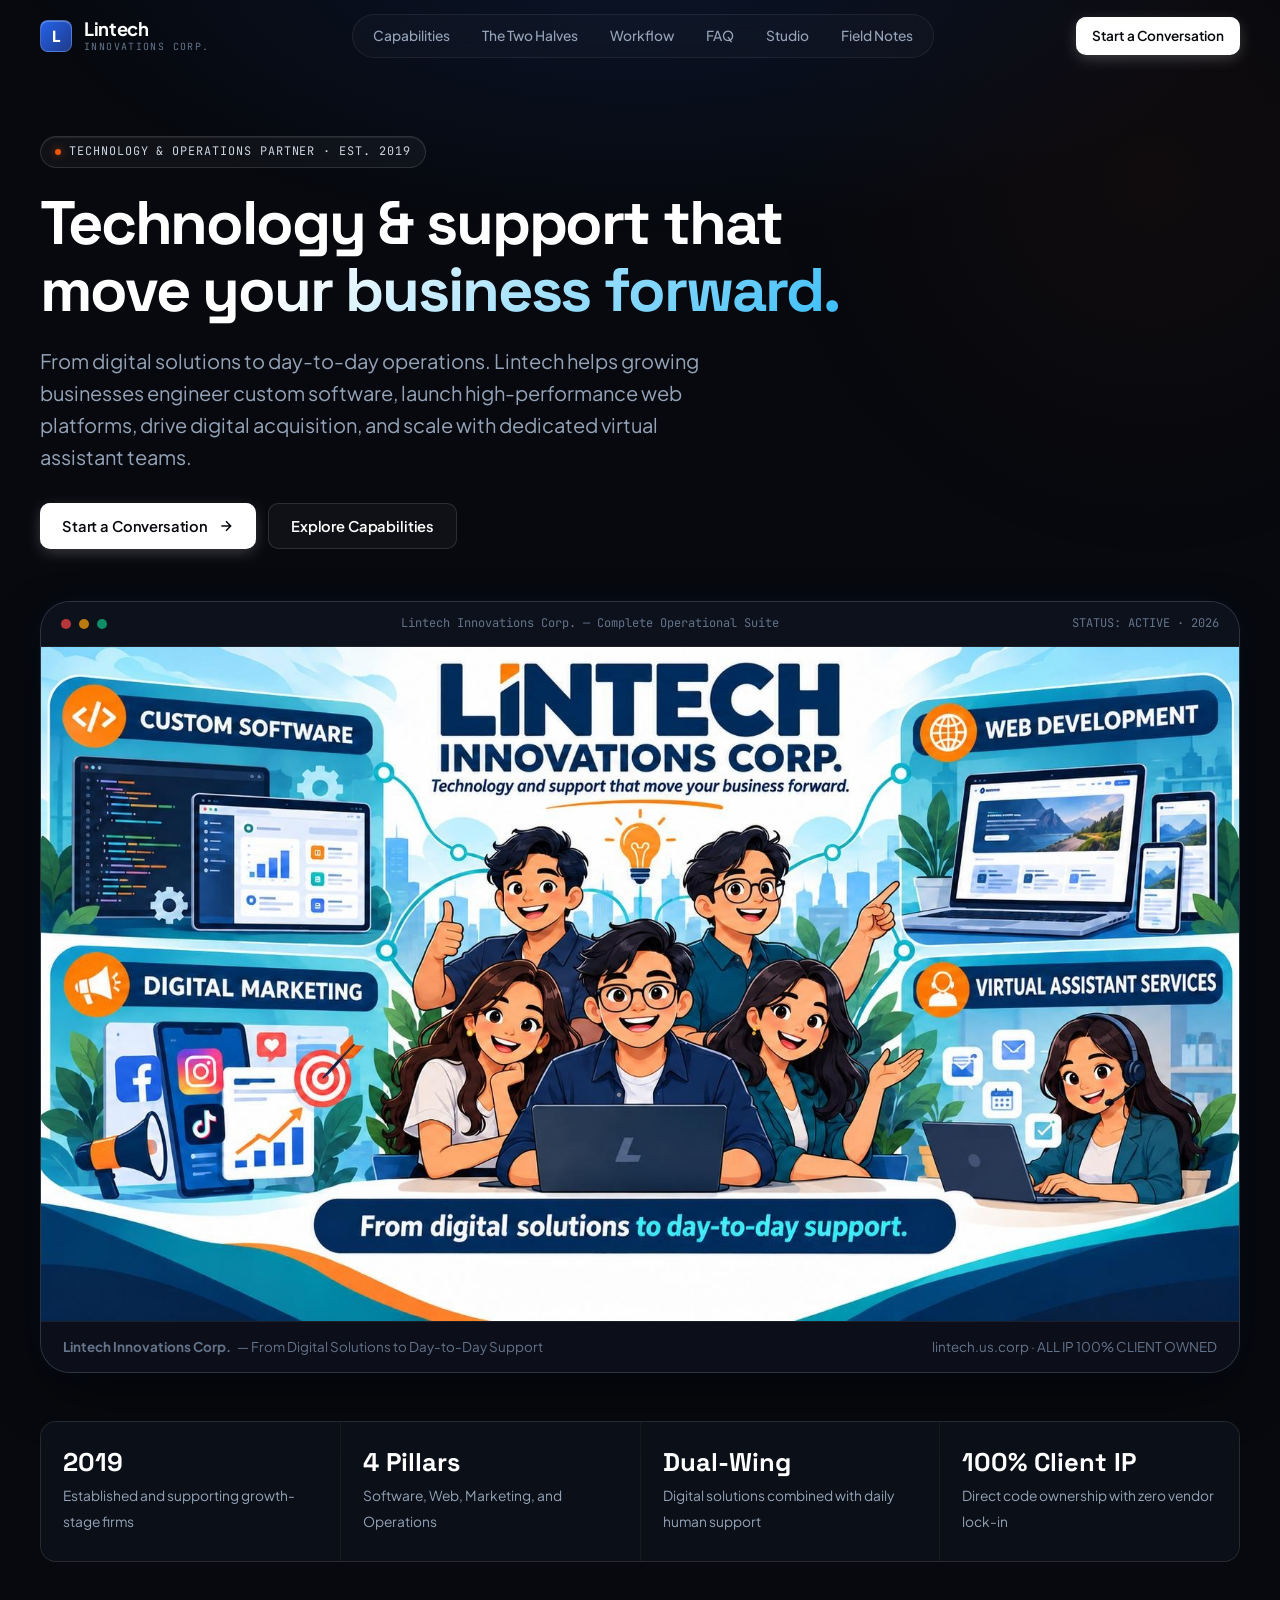
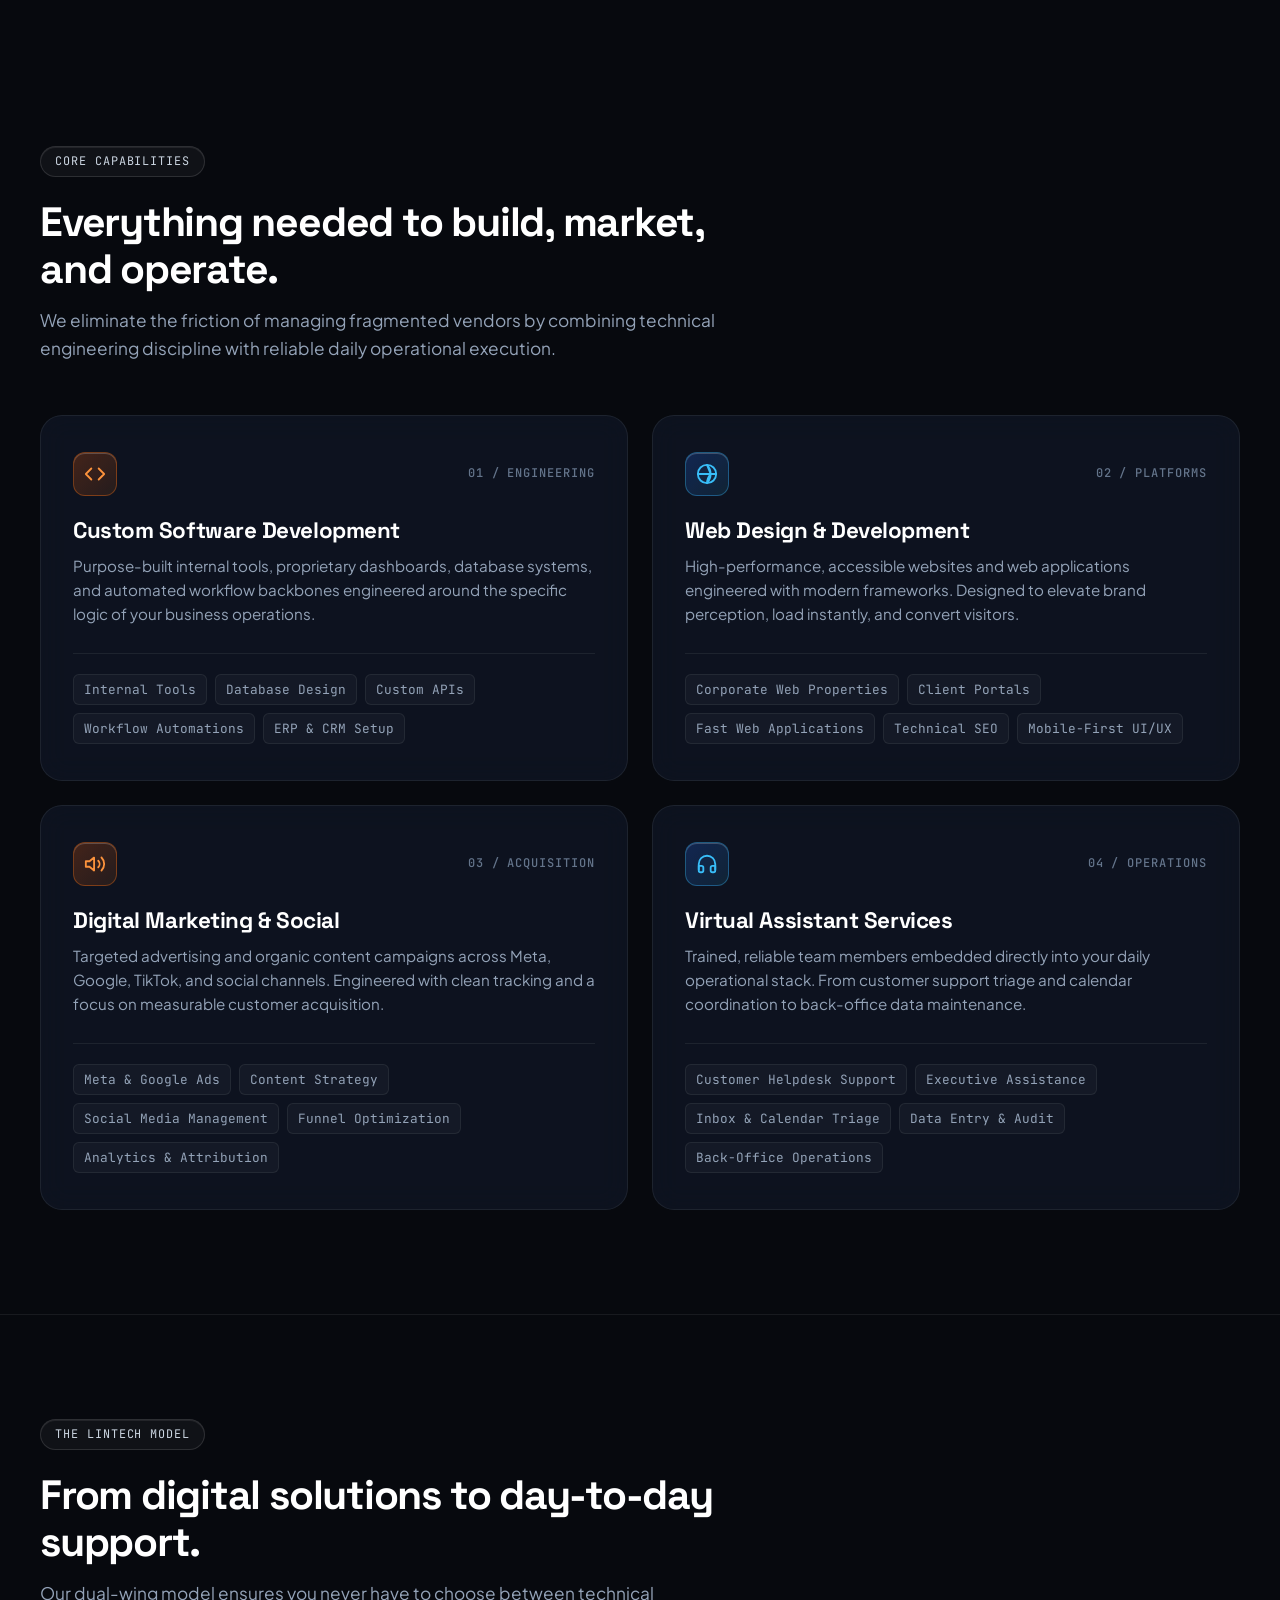
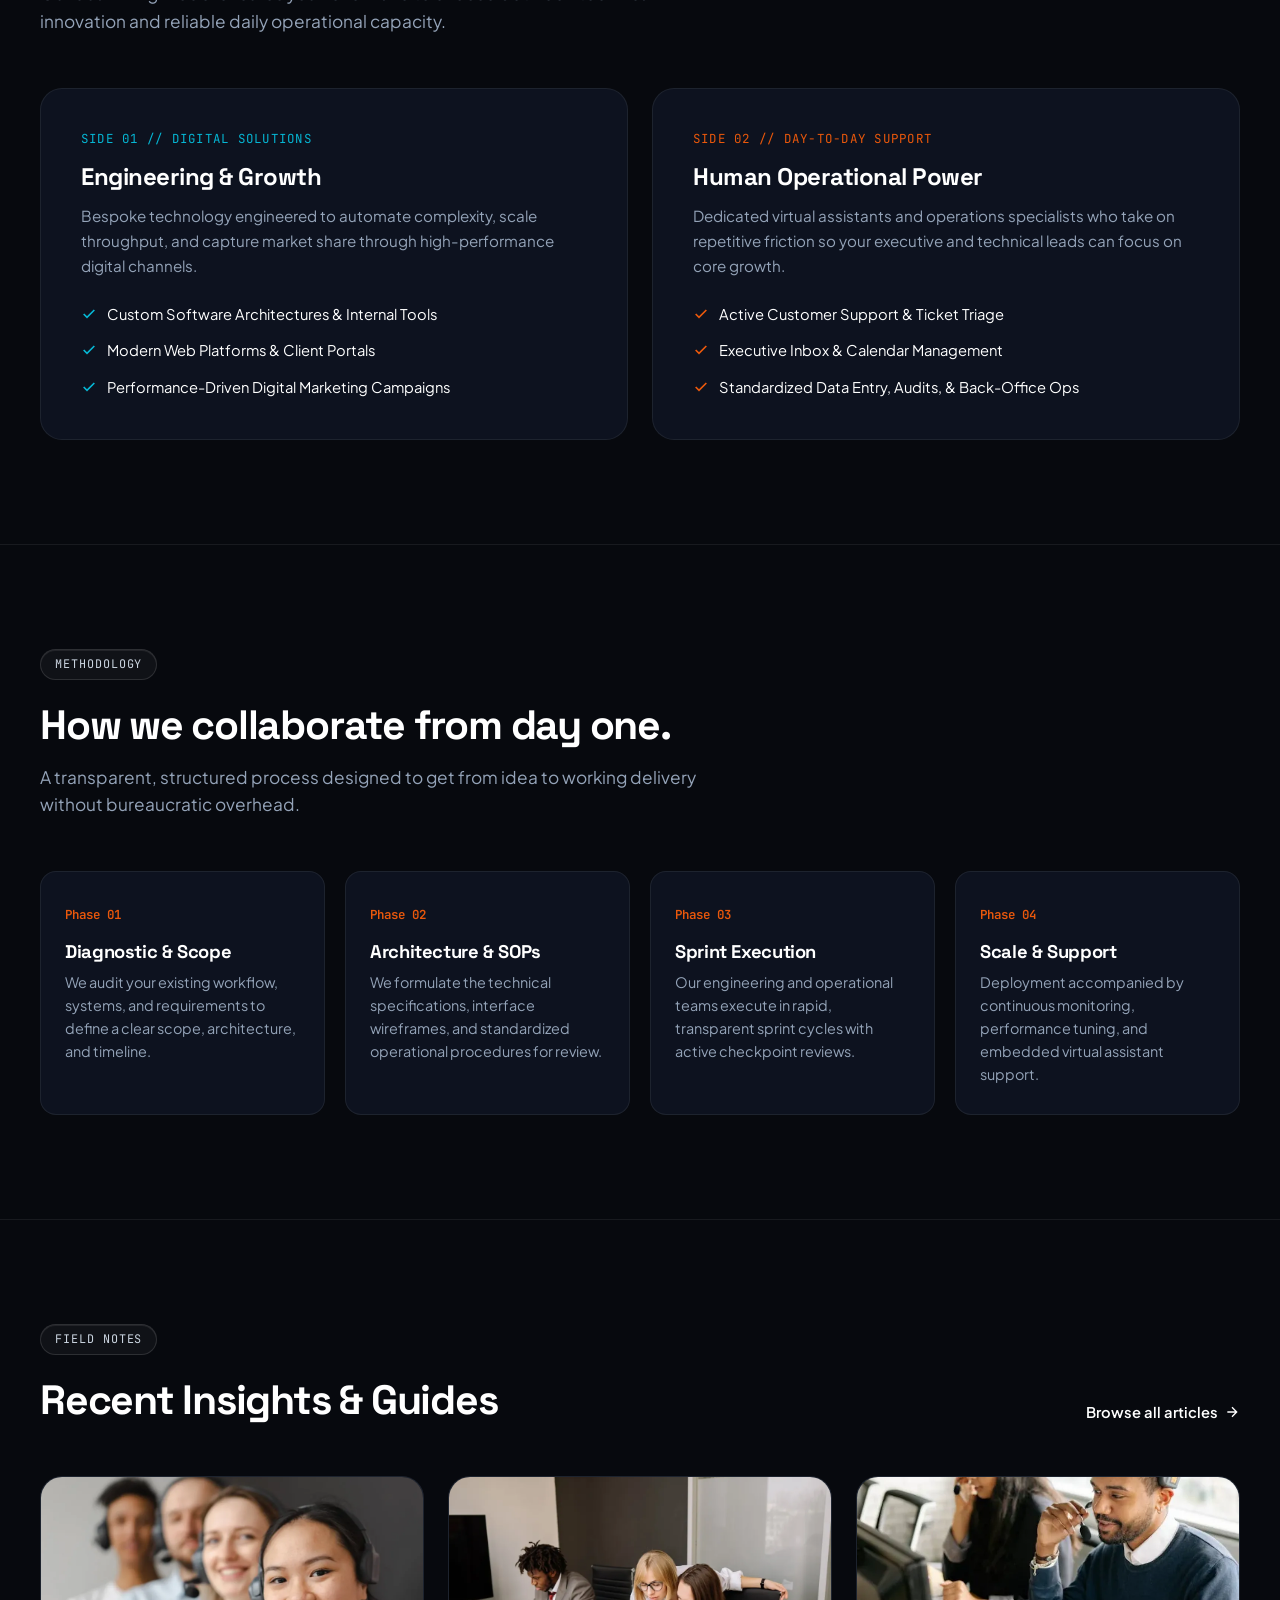
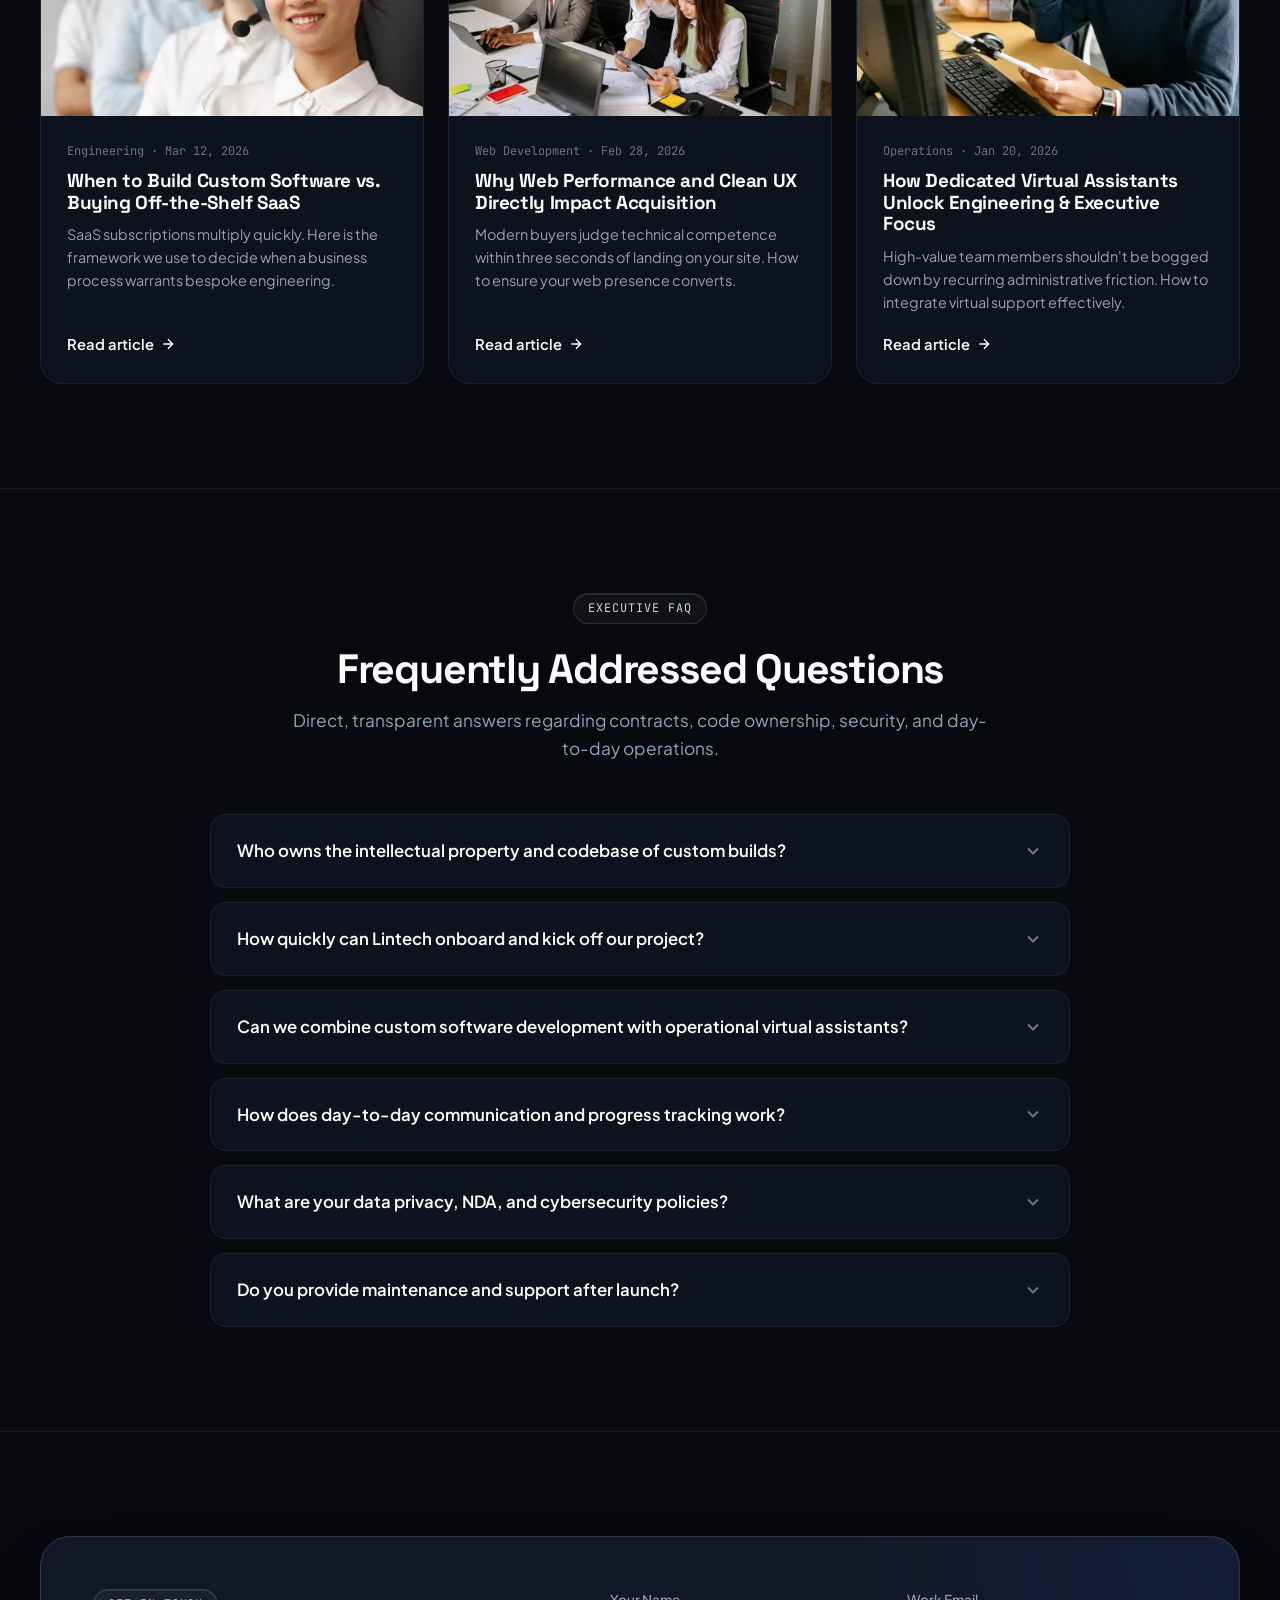
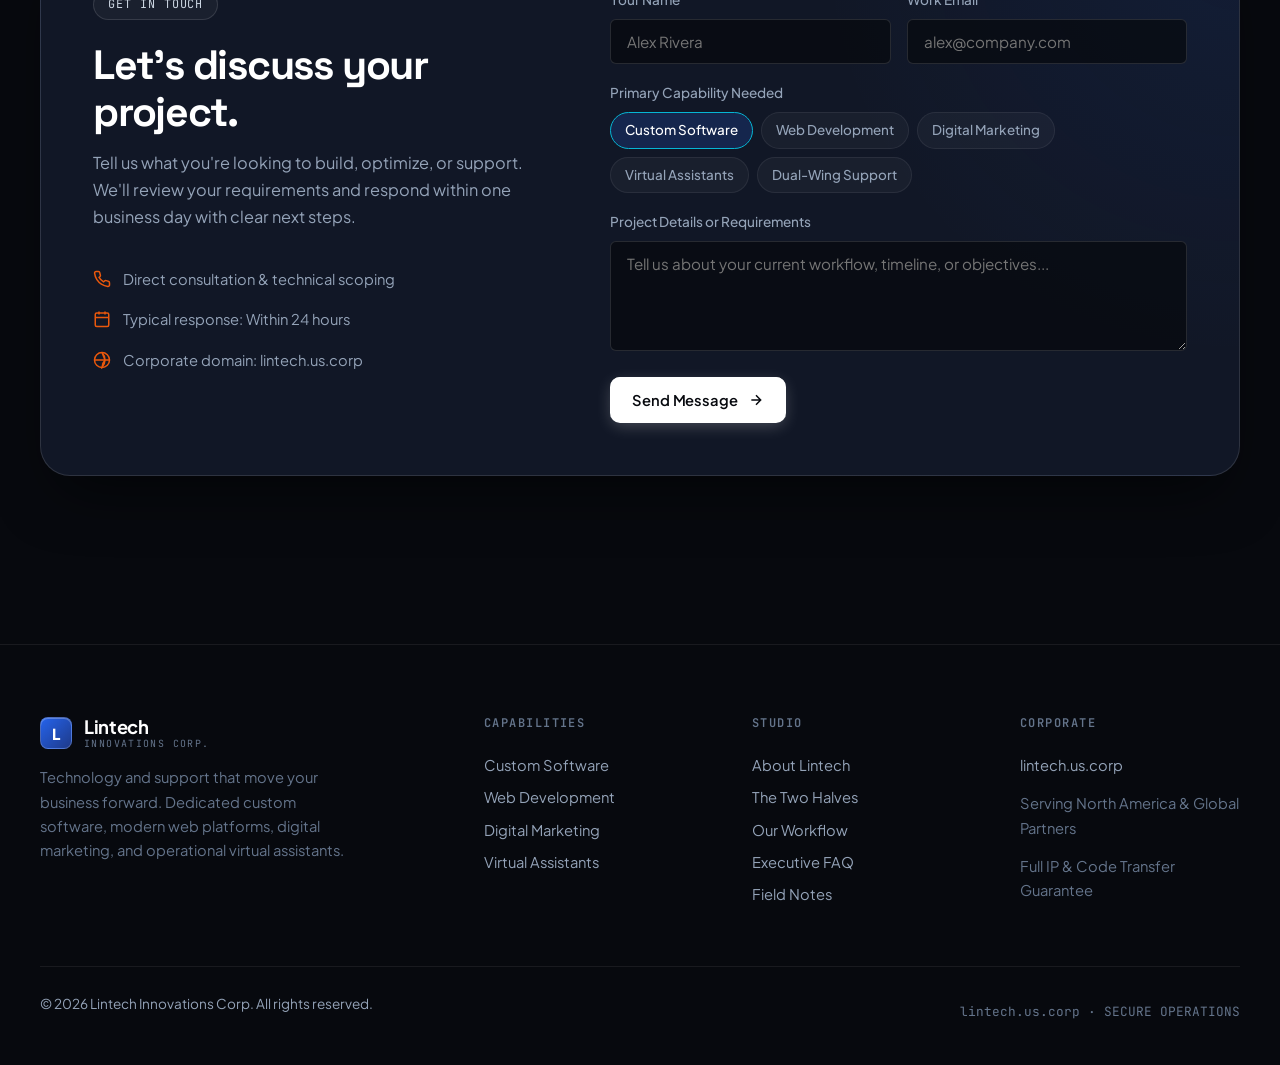
==== commit dda36ef9: "fix the issue in the uploading of this landing page to hostinger" ====
--- a/index.html
+++ b/index.html
@@ -8,7 +8,8 @@
   <meta name="theme-color" content="#07090e" />
   <link rel="preconnect" href="https://fonts.googleapis.com">
   <link rel="preconnect" href="https://fonts.gstatic.com" crossorigin>
-  <link rel="stylesheet" href="assets/css/styles.css" />
+  <link href="https://fonts.googleapis.com/css2?family=Inter:wght@400;500;600;700&family=Space+Grotesk:wght@500;600;700&family=JetBrains+Mono:wght@400;500&display=swap" rel="stylesheet">
+  <link rel="stylesheet" href="assets/css/styles.css?v=2.2" />
   <link rel="icon" href="assets/img/favicon.svg" type="image/svg+xml" />
 </head>
 <body>
@@ -523,7 +524,8 @@
     </div>
   </footer>
 
-  <script src="assets/js/blog.js"></script>
-  <script src="assets/js/main.js"></script>
+  <!-- Interactions & Dynamic Content (Local, zero build-step, 100% Hostinger ready) -->
+  <script src="assets/js/blog.js?v=2.2"></script>
+  <script src="assets/js/main.js?v=2.2"></script>
 </body>
 </html>
--- a/assets/css/styles.css
+++ b/assets/css/styles.css
@@ -1956,3 +1956,186 @@
   color: var(--text-secondary);
 }
 
+/* =========================================================
+   Smooth Animations & Modern Micro-Interactions
+   100% Hostinger Plug-and-Play Compatible · Zero Blank States
+   ========================================================= */
+
+/* Native Smooth Scrolling */
+html {
+  scroll-behavior: smooth;
+}
+
+/* Ambient Deep Breathing Glow */
+.bg-ambient {
+  animation: ambientFloat 14s ease-in-out infinite alternate;
+}
+@keyframes ambientFloat {
+  0% {
+    transform: scale(1) translateY(0);
+    opacity: 0.85;
+  }
+  100% {
+    transform: scale(1.08) translateY(-15px);
+    opacity: 1.15;
+  }
+}
+
+/* Hero Staggered Reveal Animations (Pure CSS - Always Visible) */
+@keyframes heroFadeUp {
+  0% {
+    opacity: 0;
+    transform: translateY(22px);
+  }
+  100% {
+    opacity: 1;
+    transform: translateY(0);
+  }
+}
+
+.hero-content {
+  animation: heroFadeUp 0.75s cubic-bezier(0.16, 1, 0.3, 1) both;
+}
+
+.hero-banner-container {
+  animation: heroFadeUp 0.85s cubic-bezier(0.16, 1, 0.3, 1) 0.15s both;
+  transition: transform 0.45s var(--ease-spring), box-shadow 0.45s ease;
+  will-change: transform, box-shadow;
+}
+
+.hero-banner-container:hover {
+  transform: translateY(-8px);
+  box-shadow: 
+    0 32px 70px -15px rgba(0, 0, 0, 0.85),
+    0 0 50px -10px rgba(37, 99, 235, 0.25);
+}
+
+.quick-facts {
+  animation: heroFadeUp 0.8s cubic-bezier(0.16, 1, 0.3, 1) 0.25s both;
+}
+
+/* Hero Badge Pulse */
+.tag-badge .badge-dot {
+  animation: badgeDotPulse 2s cubic-bezier(0.4, 0, 0.6, 1) infinite;
+}
+@keyframes badgeDotPulse {
+  0%, 100% {
+    opacity: 1;
+    transform: scale(1);
+    box-shadow: 0 0 10px rgba(234, 88, 12, 0.8);
+  }
+  50% {
+    opacity: 0.4;
+    transform: scale(0.85);
+    box-shadow: 0 0 4px rgba(234, 88, 12, 0.3);
+  }
+}
+
+/* Button Shimmer Light Sheen */
+.btn-primary {
+  position: relative;
+  overflow: hidden;
+  transition: transform 0.25s var(--ease-spring), box-shadow 0.25s ease, background-color 0.2s ease;
+}
+.btn-primary::after {
+  content: '';
+  position: absolute;
+  top: -50%;
+  left: -70%;
+  width: 45%;
+  height: 200%;
+  background: linear-gradient(90deg, transparent, rgba(255, 255, 255, 0.35), transparent);
+  transform: rotate(25deg);
+  transition: left 0.75s ease;
+  pointer-events: none;
+}
+.btn-primary:hover::after {
+  left: 130%;
+}
+.btn-primary:hover {
+  transform: translateY(-2px);
+  box-shadow: 0 10px 28px -4px rgba(37, 99, 235, 0.55);
+}
+
+.btn-secondary {
+  transition: transform 0.25s var(--ease-spring), border-color 0.25s ease, background-color 0.25s ease;
+}
+.btn-secondary:hover {
+  transform: translateY(-2px);
+  border-color: rgba(255, 255, 255, 0.28);
+  background: rgba(255, 255, 255, 0.08);
+}
+
+/* Card Elegance & Icon Hover Animation */
+.service-card {
+  transition: transform 0.35s var(--ease-spring), border-color 0.25s ease, box-shadow 0.35s ease, background 0.25s ease;
+  will-change: transform, box-shadow;
+}
+.service-card:hover {
+  transform: translateY(-6px);
+  border-color: rgba(56, 189, 248, 0.35);
+  box-shadow: 
+    0 24px 50px -12px rgba(0, 0, 0, 0.75),
+    0 0 30px -8px rgba(37, 99, 235, 0.15);
+}
+.service-card:hover .service-icon-badge {
+  transform: scale(1.1) rotate(-4deg);
+}
+.service-icon-badge {
+  transition: transform 0.35s var(--ease-spring);
+}
+
+/* Service Deliverable Tags Micro-Hover */
+.service-deliverables li {
+  transition: transform 0.2s var(--ease-spring), border-color 0.2s ease, color 0.2s ease, background 0.2s ease;
+}
+.service-deliverables li:hover {
+  transform: translateY(-2px);
+  border-color: rgba(255, 255, 255, 0.25);
+  color: #ffffff;
+  background: rgba(255, 255, 255, 0.06);
+}
+
+/* Pillar Box Elegance */
+.pillar-box {
+  transition: transform 0.35s var(--ease-spring), border-color 0.25s ease, box-shadow 0.35s ease;
+}
+.pillar-box:hover {
+  transform: translateY(-5px);
+  box-shadow: 0 24px 55px -15px rgba(0, 0, 0, 0.75);
+}
+
+/* Workflow Step Elegance */
+.workflow-step {
+  transition: transform 0.3s var(--ease-spring), border-color 0.25s ease;
+}
+.workflow-step:hover {
+  transform: translateY(-4px);
+  border-color: var(--border-hairline);
+}
+.workflow-step:hover .step-index {
+  color: var(--brand-cyan);
+}
+
+/* Facts Box Elegance */
+.fact-item {
+  transition: background 0.25s ease, transform 0.25s var(--ease-spring);
+}
+.fact-item:hover {
+  background: rgba(26, 36, 56, 0.85);
+  transform: translateY(-2px);
+}
+
+/* Progressive Smooth Scroll Reveal (Failsafe - Only applied when supported) */
+.scroll-reveal {
+  opacity: 0;
+  transform: translateY(20px);
+  transition: opacity 0.65s cubic-bezier(0.16, 1, 0.3, 1), transform 0.65s cubic-bezier(0.16, 1, 0.3, 1);
+}
+.scroll-reveal.is-revealed {
+  opacity: 1;
+  transform: translateY(0);
+}
+
+
+
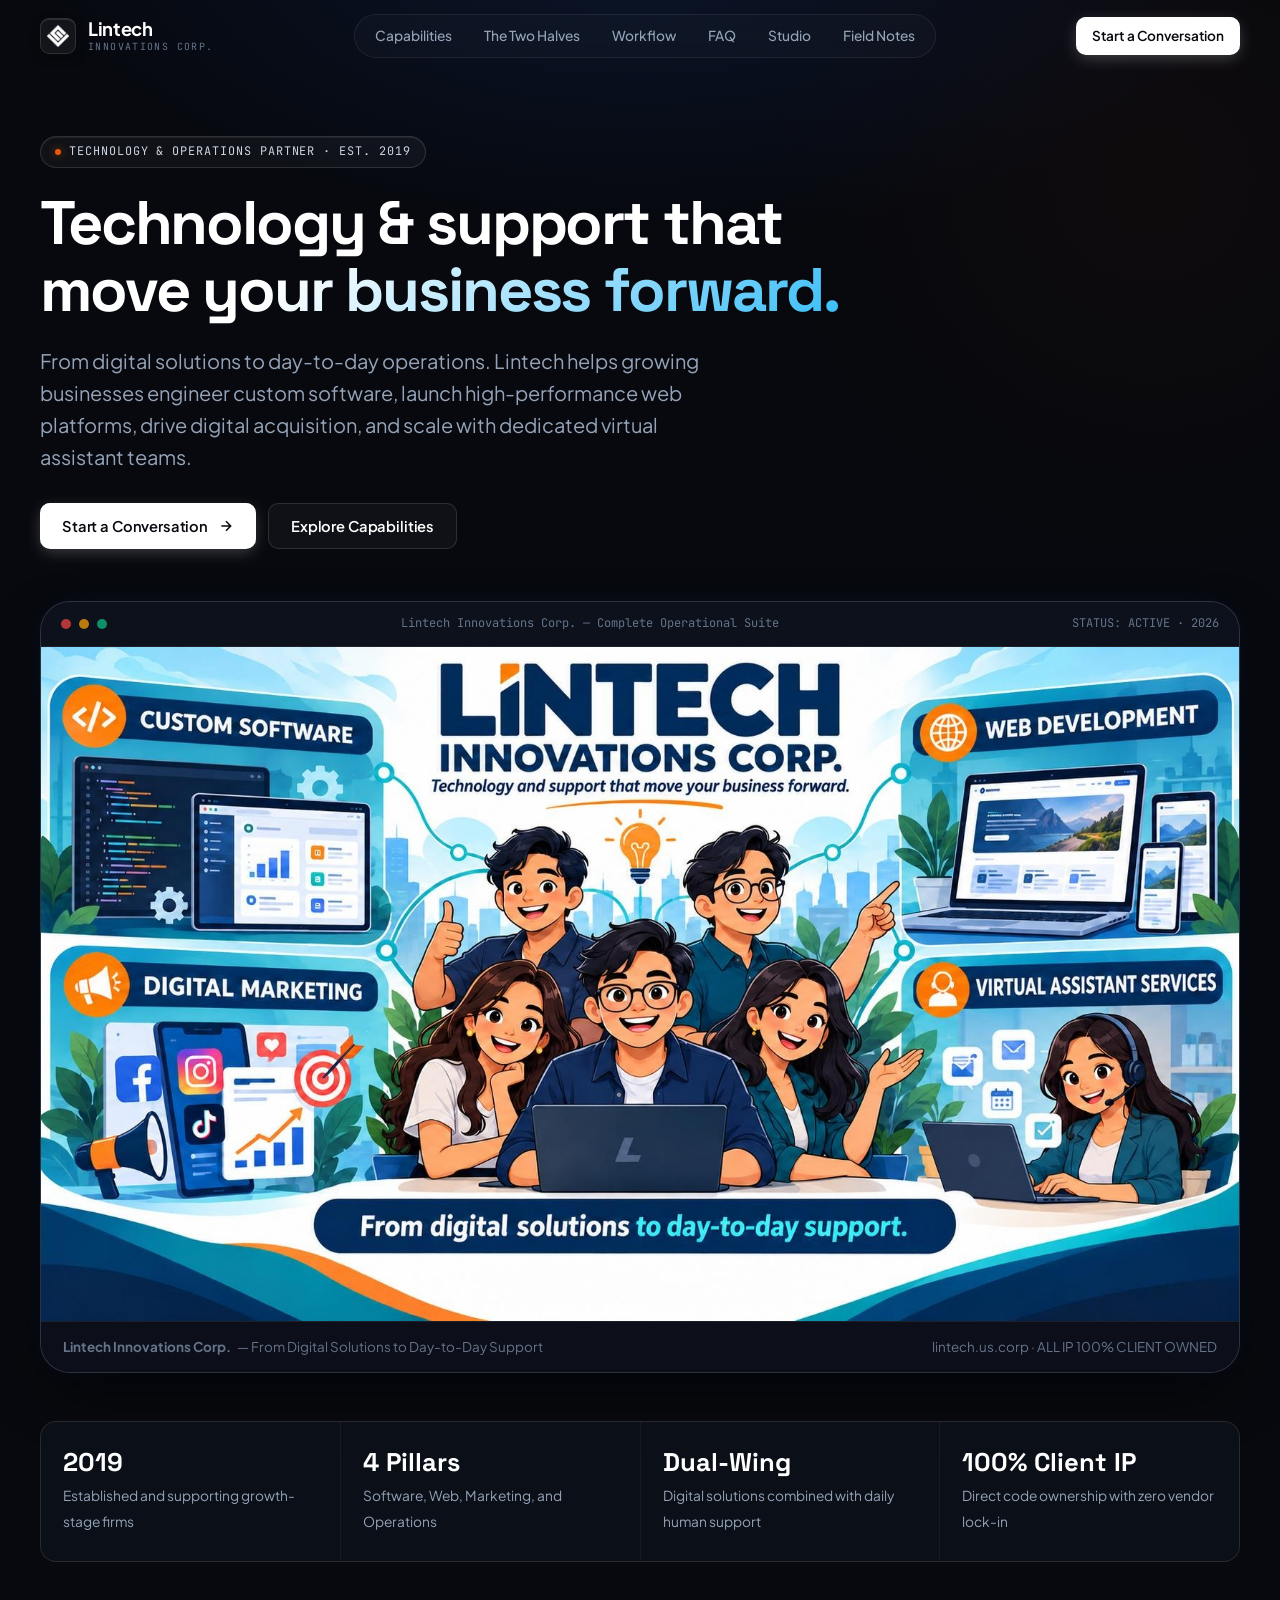
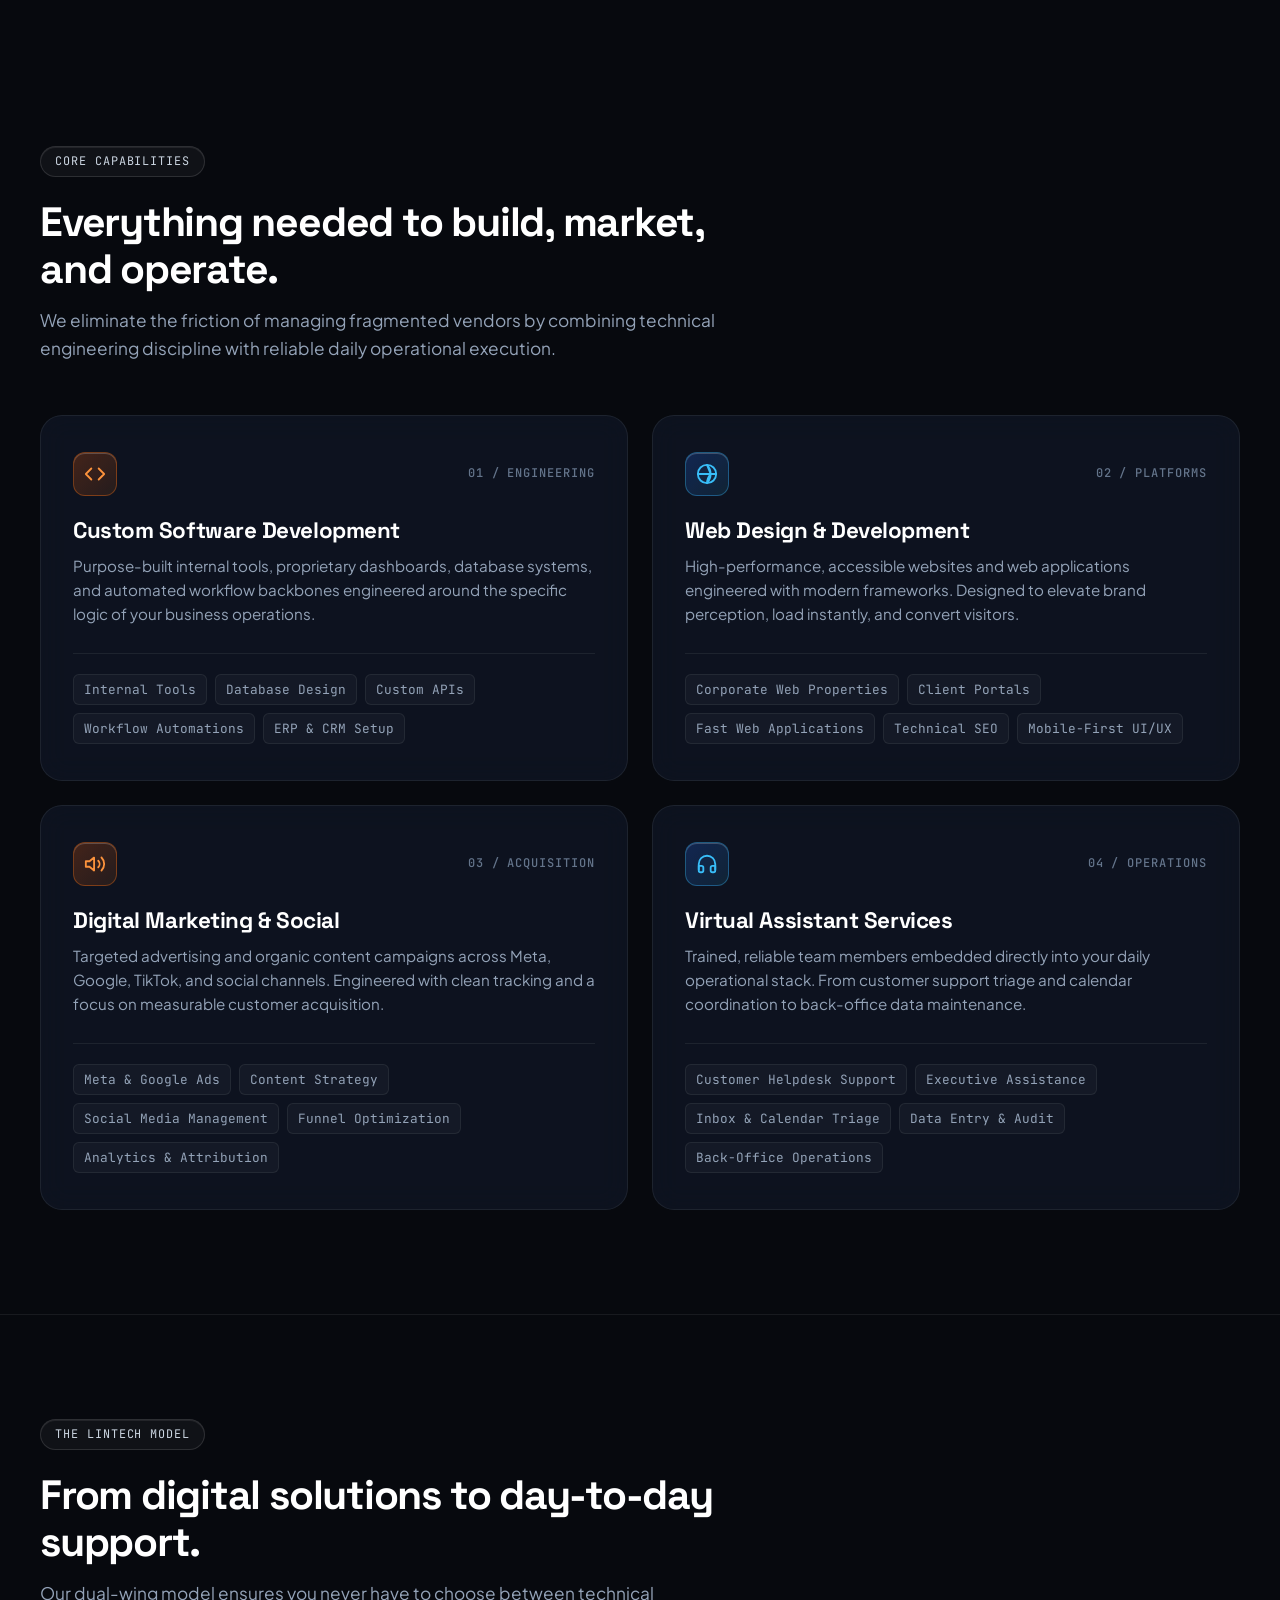
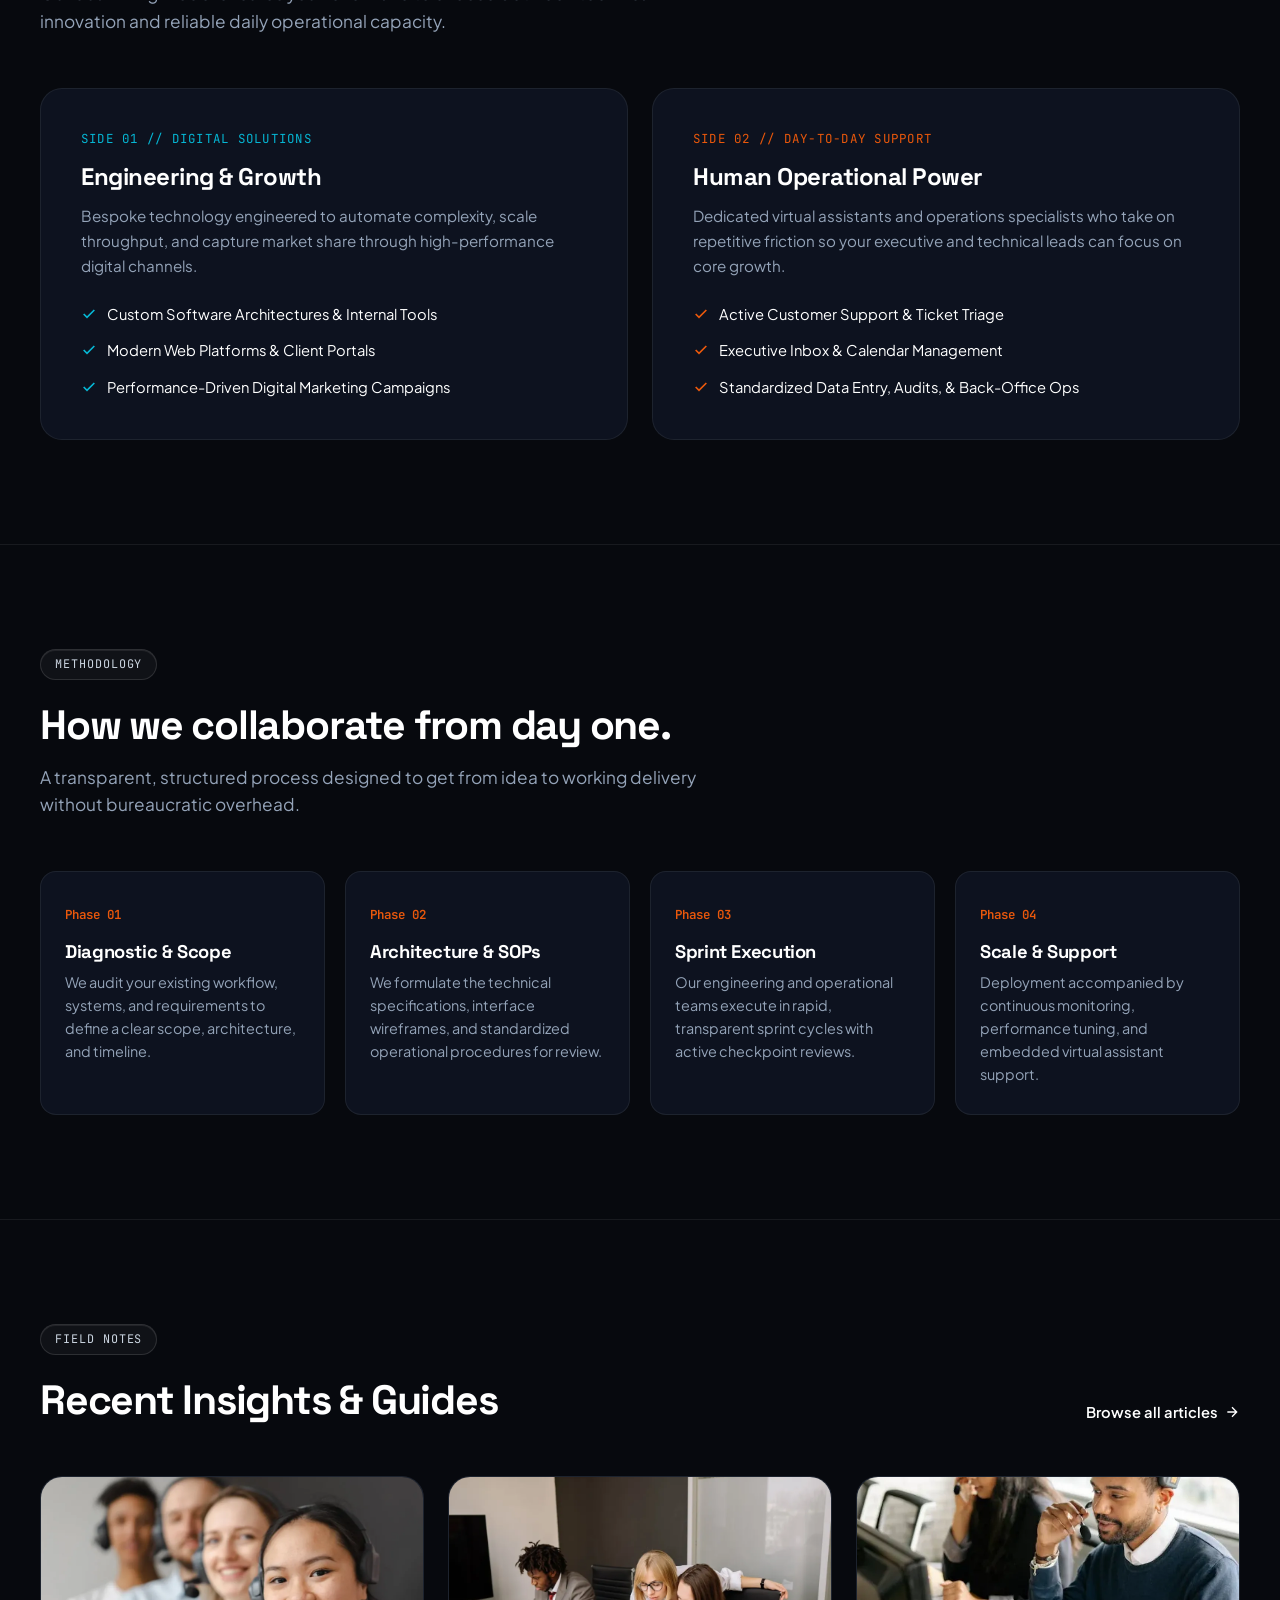
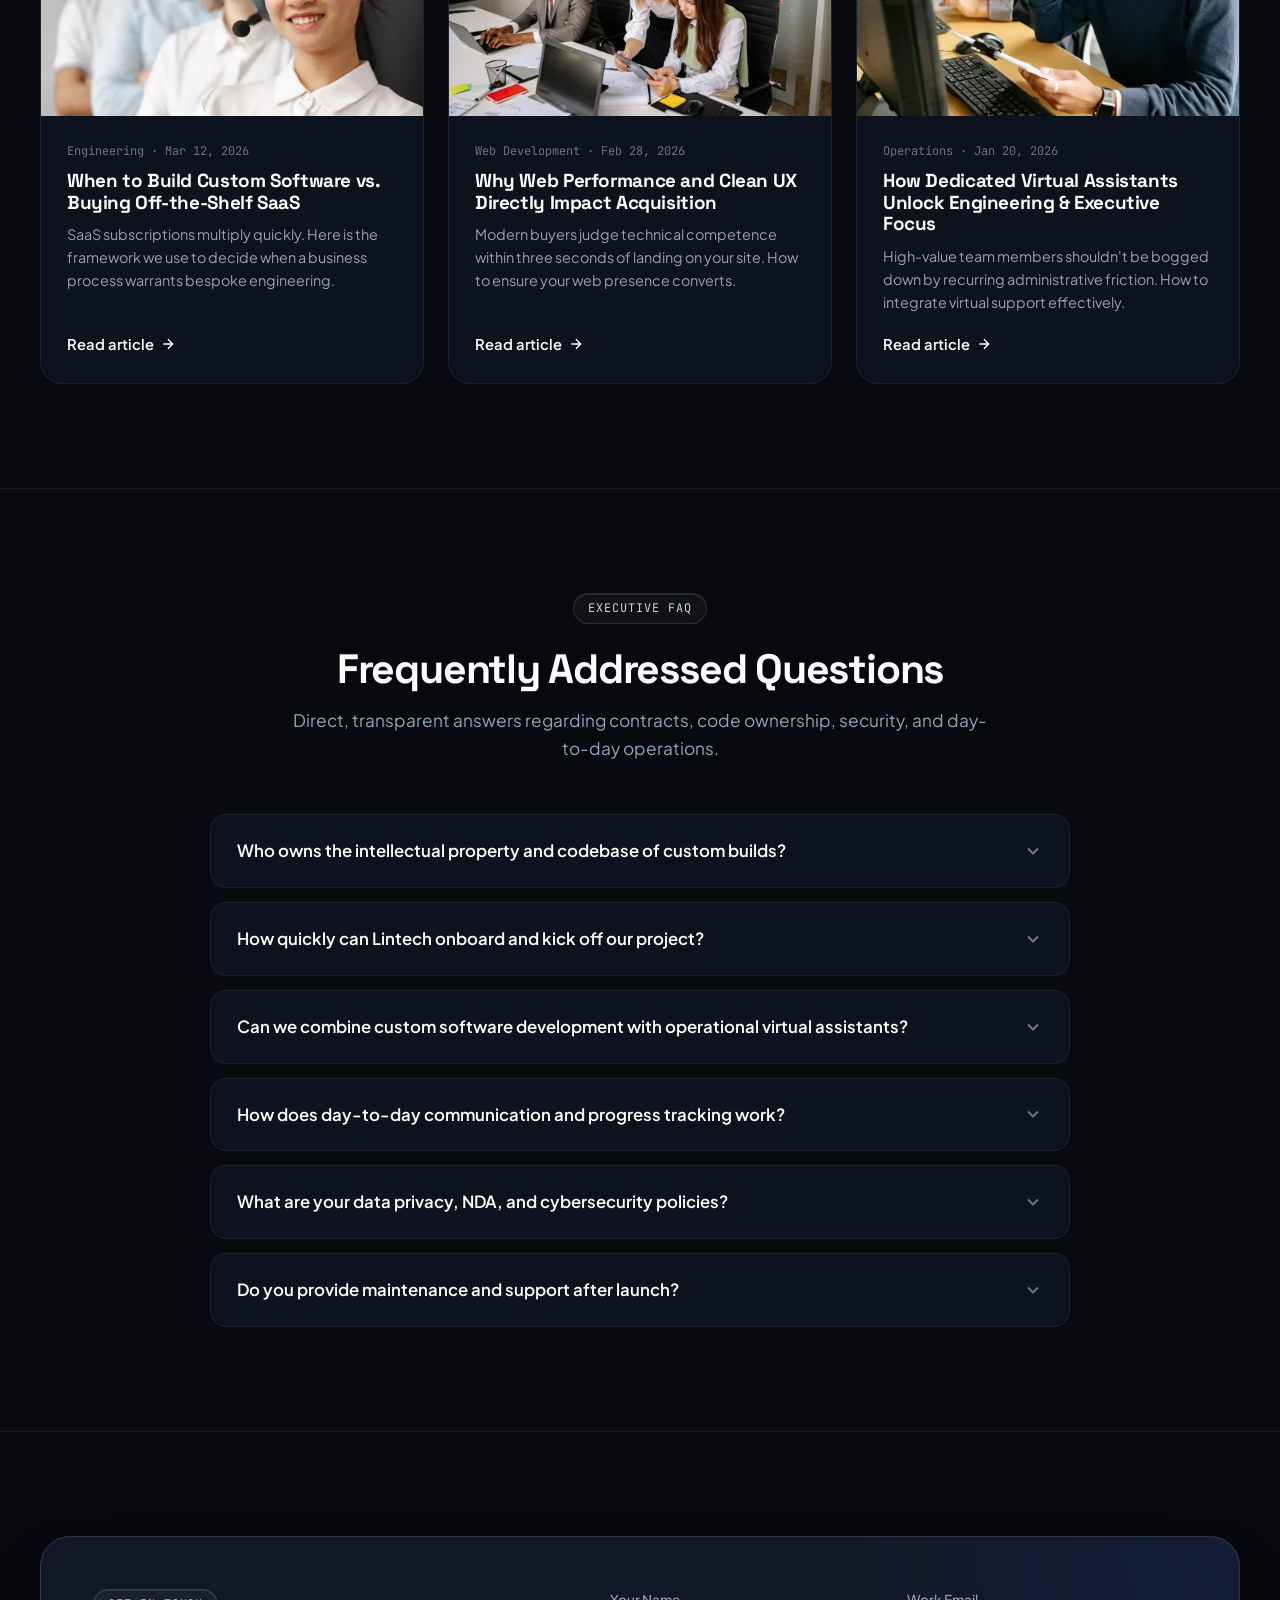
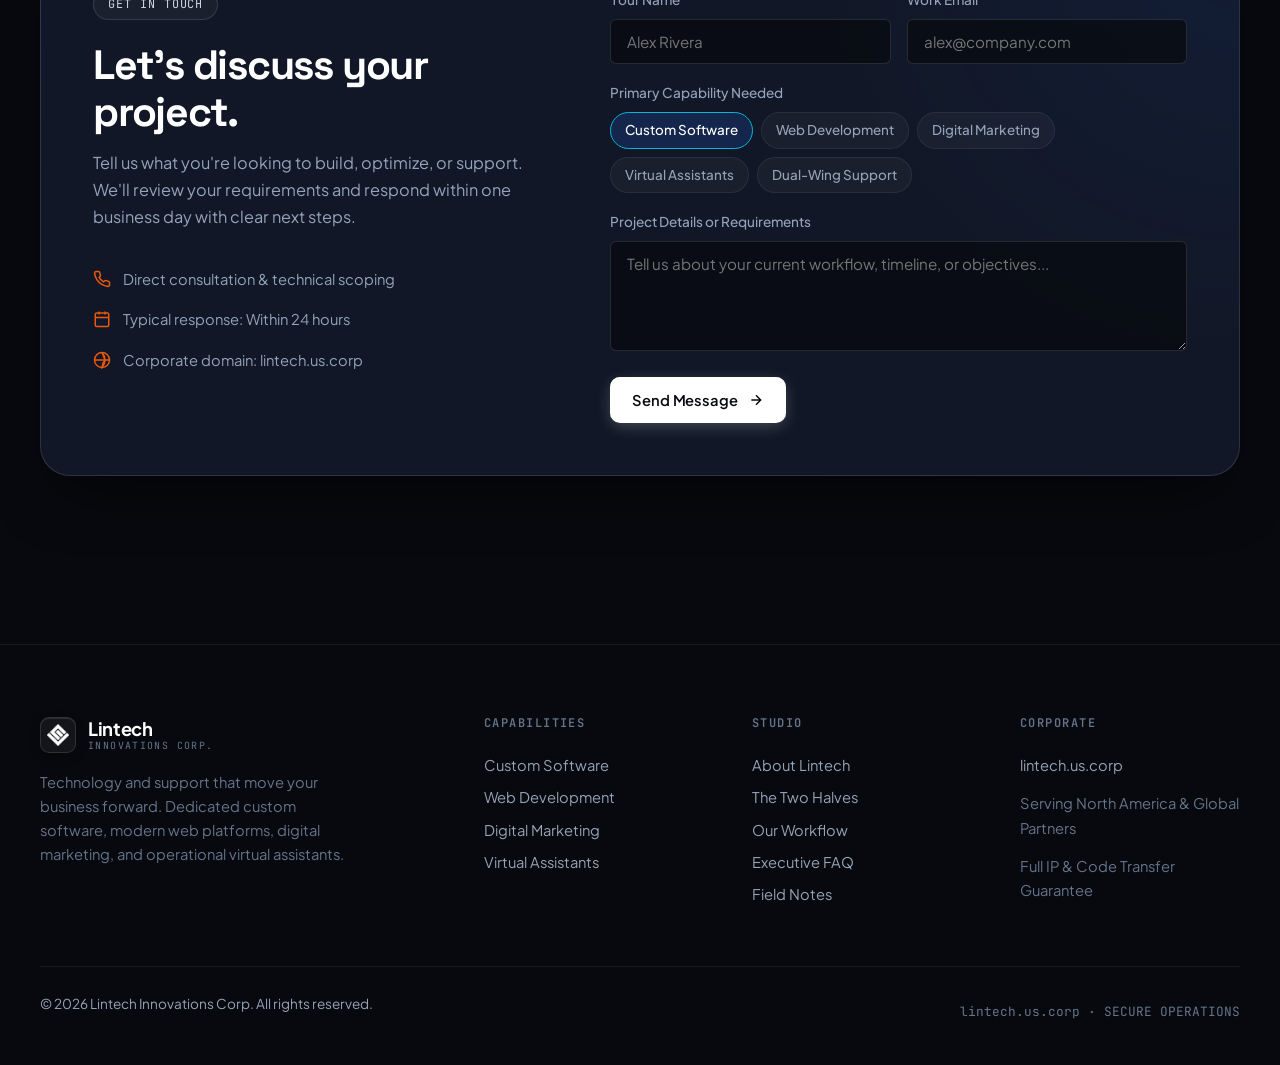
==== commit d261d9c1: "add the logo in the landing page" ====
--- a/index.html
+++ b/index.html
@@ -9,8 +9,8 @@
   <link rel="preconnect" href="https://fonts.googleapis.com">
   <link rel="preconnect" href="https://fonts.gstatic.com" crossorigin>
   <link href="https://fonts.googleapis.com/css2?family=Inter:wght@400;500;600;700&family=Space+Grotesk:wght@500;600;700&family=JetBrains+Mono:wght@400;500&display=swap" rel="stylesheet">
-  <link rel="stylesheet" href="assets/css/styles.css?v=2.2" />
-  <link rel="icon" href="assets/img/favicon.svg" type="image/svg+xml" />
+  <link rel="stylesheet" href="assets/css/styles.css?v=2.3" />
+  <link rel="icon" href="assets/img/logo.png" type="image/png" />
 </head>
 <body>
   <!-- Ambient Atmosphere -->
@@ -20,7 +20,9 @@
   <header class="site-header" id="siteHeader">
     <div class="container nav">
       <a class="brand" href="index.html" aria-label="Lintech Innovations Corp. Home">
-        <span class="brand-mark">L</span>
+        <div class="brand-logo-frame">
+          <img src="assets/img/logo.png" alt="Lintech" class="brand-logo" width="22" height="22" />
+        </div>
         <div class="brand-text">
           <strong>Lintech</strong>
           <small>Innovations Corp.</small>
@@ -483,7 +485,9 @@
       <div class="footer-grid">
         <div class="footer-brand">
           <a class="brand" href="index.html">
-            <span class="brand-mark">L</span>
+            <div class="brand-logo-frame">
+              <img src="assets/img/logo.png" alt="Lintech" class="brand-logo" width="22" height="22" />
+            </div>
             <div class="brand-text">
               <strong>Lintech</strong>
               <small>Innovations Corp.</small>
--- a/assets/css/styles.css
+++ b/assets/css/styles.css
@@ -267,6 +267,34 @@
   display: inline-flex;
   align-items: center;
   gap: 12px;
+}
+.brand-logo-frame {
+  width: 36px;
+  height: 36px;
+  border-radius: 9px;
+  background: rgba(255, 255, 255, 0.05);
+  border: 1px solid rgba(255, 255, 255, 0.12);
+  display: grid;
+  place-items: center;
+  transition: all 0.25s var(--ease-spring);
+  box-shadow: 0 4px 12px -2px rgba(0, 0, 0, 0.4), inset 0 1px 0 rgba(255, 255, 255, 0.1);
+  flex-shrink: 0;
+}
+.brand:hover .brand-logo-frame {
+  border-color: rgba(56, 189, 248, 0.45);
+  background: rgba(37, 99, 235, 0.14);
+  box-shadow: 0 0 18px rgba(37, 99, 235, 0.35);
+}
+.brand-logo {
+  width: 22px;
+  height: 22px;
+  object-fit: contain;
+  display: block;
+  filter: brightness(0) invert(1);
+  transition: transform 0.25s var(--ease-spring);
+}
+.brand:hover .brand-logo {
+  transform: rotate(-6deg) scale(1.12);
 }
 .brand-mark {
   width: 32px;
